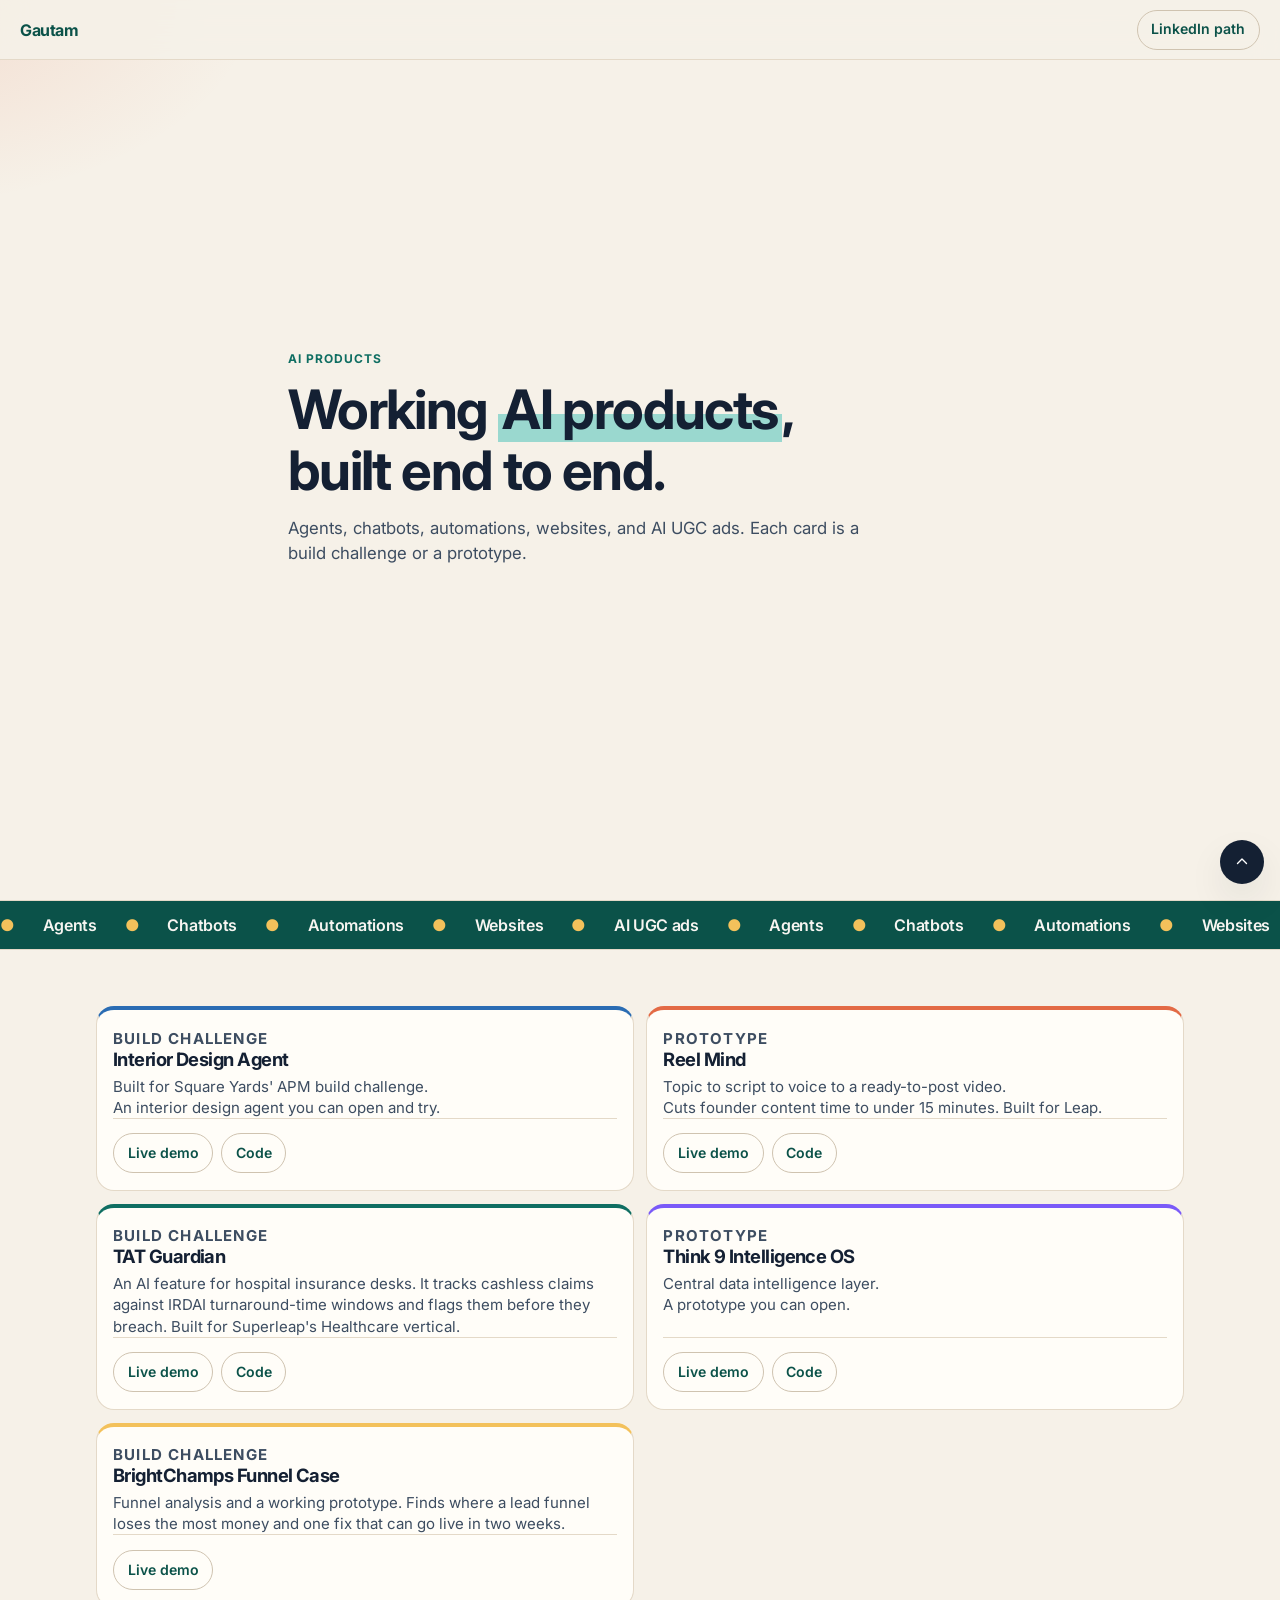
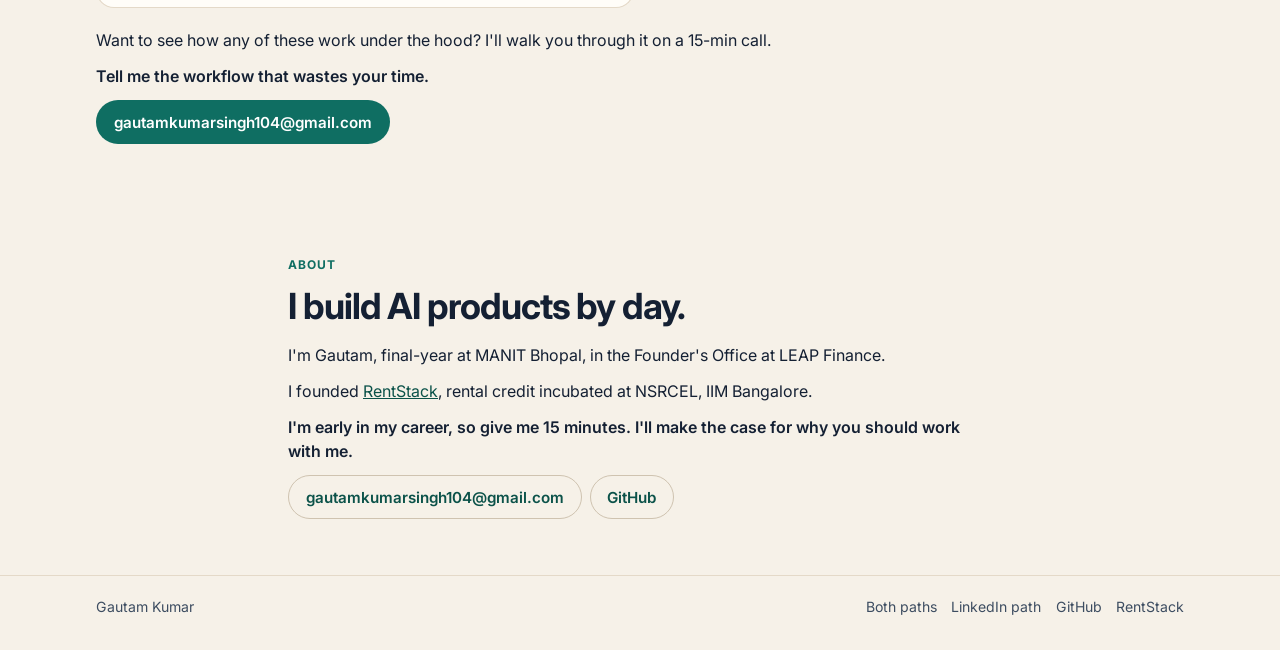
==== build.html @ 7d6a1de4 "Split the site into a LinkedIn path and an AI path, and say the community started two months ago. Co" ====
<!DOCTYPE html>
<html lang="en">
<head>
  <meta charset="UTF-8">
  <meta name="viewport" content="width=device-width, initial-scale=1">
  <title>AI builds — Gautam Kumar</title>
  <meta name="description" content="Working AI agents, chatbots, and automations. Build challenges and prototypes you can open.">
  <meta name="author" content="Gautam Kumar">
  <meta name="theme-color" content="#0f6e62">
  <link rel="canonical" href="https://pmwithgautam.github.io/build.html">
  <meta property="og:title" content="AI builds — Gautam Kumar">
  <meta property="og:description" content="Working AI agents, chatbots, and automations. Build challenges and prototypes you can open.">
  <meta property="og:url" content="https://pmwithgautam.github.io/build.html">
  <meta property="og:image" content="https://pmwithgautam.github.io/og.png">
  <link rel="icon" href="data:image/svg+xml,%3Csvg xmlns='http://www.w3.org/2000/svg' viewBox='0 0 32 32'%3E%3Crect width='32' height='32' rx='6' fill='%230f6e62'/%3E%3Ctext x='16' y='22' text-anchor='middle' font-family='Georgia,serif' font-size='16' fill='%23f6f1e8'%3EG%3C/text%3E%3C/svg%3E">
  <link rel="preconnect" href="https://fonts.googleapis.com">
  <link rel="preconnect" href="https://fonts.gstatic.com" crossorigin>
  <link href="https://fonts.googleapis.com/css2?family=Inter:wght@400;500;600;700&amp;display=swap" rel="stylesheet">
  <link rel="stylesheet" href="style.css">
  <script>document.documentElement.classList.add("js");</script>
</head>
<body class="path-ai">
  <a class="skip" href="#top">Skip to content</a>
  <div class="progress" aria-hidden="true"></div>
  <header class="topbar">
    <a class="brand" href="index.html">Gautam</a>
    <a class="btn btn-sm btn-ghost" href="linkedin.html">LinkedIn path</a>
  </header>

  <main>
    <section class="hero" id="top">
      <div class="wrap narrow">
        <p class="kicker">AI products</p>
        <h1>Working <mark>AI products</mark>, built end to end.</h1>
        <p class="lede">Agents, chatbots, automations, websites, and AI UGC ads. Each card is a build challenge or a prototype.</p>
      </div>
    </section>

    <div class="roll roll-ai" aria-hidden="true">
      <div class="roll-track">
        <span>Agents</span>
        <span>Chatbots</span>
        <span>Automations</span>
        <span>Websites</span>
        <span>AI UGC ads</span>
        <span>Agents</span>
        <span>Chatbots</span>
        <span>Automations</span>
        <span>Websites</span>
        <span>AI UGC ads</span>
      </div>
    </div>

    <section id="work">
      <div class="wrap">
        <div class="cards">
          <article class="card project tone-a">
            <p class="badge">Build challenge</p>
            <h3>Interior Design Agent</h3>
            <p>Built for Square Yards' APM build challenge.</p>
            <p>An interior design agent you can open and try.</p>
            <div class="card-links">
              <a class="btn btn-ghost btn-sm" href="https://ai-interior-design-agent.streamlit.app/" target="_blank" rel="noopener noreferrer">Live demo</a>
              <a class="btn btn-ghost btn-sm" href="https://github.com/gautamkumarsingh104-ui/ai-interior-design-agent" target="_blank" rel="noopener noreferrer">Code</a>
            </div>
          </article>

          <article class="card project tone-b">
            <p class="badge">Prototype</p>
            <h3>Reel Mind</h3>
            <p>Topic to script to voice to a ready-to-post video.</p>
            <p>Cuts founder content time to under 15 minutes. Built for Leap.</p>
            <div class="card-links">
              <a class="btn btn-ghost btn-sm" href="https://reelmind-pdzf.vercel.app/" target="_blank" rel="noopener noreferrer">Live demo</a>
              <a class="btn btn-ghost btn-sm" href="https://github.com/kumargautamsingh104-jpg/Reelmind" target="_blank" rel="noopener noreferrer">Code</a>
            </div>
          </article>

          <article class="card project tone-c">
            <p class="badge">Build challenge</p>
            <h3>TAT Guardian</h3>
            <p>An AI feature for hospital insurance desks. It tracks cashless claims against IRDAI turnaround-time windows and flags them before they breach. Built for Superleap's Healthcare vertical.</p>
            <div class="card-links">
              <a class="btn btn-ghost btn-sm" href="https://tat-guardian.vercel.app/" target="_blank" rel="noopener noreferrer">Live demo</a>
              <a class="btn btn-ghost btn-sm" href="https://github.com/gautamkumarsingh104-ui/superleap-tat-guardian" target="_blank" rel="noopener noreferrer">Code</a>
            </div>
          </article>

          <article class="card project tone-d">
            <p class="badge">Prototype</p>
            <h3>Think 9 Intelligence OS</h3>
            <p>Central data intelligence layer.</p>
            <p>A prototype you can open.</p>
            <div class="card-links">
              <a class="btn btn-ghost btn-sm" href="https://think9-intelligence-os.vercel.app/" target="_blank" rel="noopener noreferrer">Live demo</a>
              <a class="btn btn-ghost btn-sm" href="https://github.com/gautamkumarsingh104-ui/Think9-Intelligence-OS" target="_blank" rel="noopener noreferrer">Code</a>
            </div>
          </article>

          <article class="card project tone-e">
            <p class="badge">Build challenge</p>
            <h3>BrightChamps Funnel Case</h3>
            <p>Funnel analysis and a working prototype. Finds where a lead funnel loses the most money and one fix that can go live in two weeks.</p>
            <div class="card-links">
              <a class="btn btn-ghost btn-sm" href="https://brightchamps-demo-join.streamlit.app/" target="_blank" rel="noopener noreferrer">Live demo</a>
            </div>
          </article>
        </div>

        <div class="cta-block">
          <p>Want to see how any of these work under the hood? I'll walk you through it on a 15-min call.</p>
          <p class="ask">Tell me the workflow that wastes your time.</p>
          <a class="btn btn-primary" href="mailto:gautamkumarsingh104@gmail.com">gautamkumarsingh104@gmail.com</a>
        </div>
      </div>
    </section>

    <section id="about">
      <div class="wrap narrow">
        <p class="kicker">About</p>
        <h2>I build AI products by day.</h2>
        <p>I'm Gautam, final-year at MANIT Bhopal, in the Founder's Office at LEAP Finance.</p>
        <p>I founded <a href="https://rentstack-orcin.vercel.app/" target="_blank" rel="noopener noreferrer">RentStack</a>, rental credit incubated at NSRCEL, IIM Bangalore.</p>
        <p class="ask">I'm early in my career, so give me 15 minutes. I'll make the case for why you should work with me.</p>
        <div class="jumps">
          <a class="btn btn-ghost" href="mailto:gautamkumarsingh104@gmail.com">gautamkumarsingh104@gmail.com</a>
          <a class="btn btn-ghost" href="https://github.com/PMwithgautam" target="_blank" rel="noopener noreferrer">GitHub</a>
        </div>
      </div>
    </section>
  </main>

  <footer class="site-footer">
    <div class="wrap footer-row">
      <p>Gautam Kumar</p>
      <nav aria-label="Footer">
        <a href="index.html">Both paths</a>
        <a href="linkedin.html">LinkedIn path</a>
        <a href="https://github.com/PMwithgautam" target="_blank" rel="noopener noreferrer">GitHub</a>
        <a href="https://rentstack-orcin.vercel.app/" target="_blank" rel="noopener noreferrer">RentStack</a>
      </nav>
    </div>
  </footer>

  <button class="to-top" type="button" aria-label="Back to top" hidden>
    <svg viewBox="0 0 24 24" width="18" height="18" aria-hidden="true" focusable="false">
      <path d="M6 14l6-6 6 6" fill="none" stroke="currentColor" stroke-width="1.8" stroke-linecap="round" stroke-linejoin="round"/>
    </svg>
  </button>
  <script src="script.js" defer></script>
</body>
</html>
---- style.css ----
:root {
  --bg: #f6f1e8;
  --ink: #142033;
  --muted: #3d4d61;
  --card: #fffdf8;
  --line: #e4d9c8;
  --blue: #1d4f86;
  --blue-deep: #14365c;
  --teal: #0f6e62;
  --teal-deep: #0b5249;
  --gold: #f3c15b;
  --coral: #e36a45;
  --shadow: 0 16px 36px rgba(20, 32, 51, 0.08);
  --header: 3.75rem;
  --font: Inter, "Segoe UI", sans-serif;
}

*,
*::before,
*::after {
  box-sizing: border-box;
}

html {
  scroll-behavior: smooth;
}

body {
  margin: 0;
  background:
    radial-gradient(900px 420px at 100% -10%, rgba(243, 193, 91, 0.35), transparent 60%),
    radial-gradient(700px 380px at -10% 0%, rgba(29, 79, 134, 0.14), transparent 55%),
    var(--bg);
  color: var(--ink);
  font-family: var(--font);
  font-size: 1rem;
  line-height: 1.5;
  text-rendering: optimizeLegibility;
  -webkit-font-smoothing: antialiased;
}

.path-ai {
  background:
    radial-gradient(900px 420px at 100% -10%, rgba(15, 110, 98, 0.18), transparent 60%),
    radial-gradient(700px 380px at -10% 0%, rgba(227, 106, 69, 0.16), transparent 55%),
    var(--bg);
}

img {
  max-width: 100%;
  height: auto;
  display: block;
}

h1, h2, h3, p { text-wrap: pretty; }

h1, h2, h3 {
  text-wrap: balance;
  line-height: 1.12;
  letter-spacing: -0.03em;
  font-weight: 700;
}

h1 {
  margin: 0 0 0.9rem;
  font-size: clamp(2rem, 7vw, 3.4rem);
}

h2 {
  margin: 0 0 1.1rem;
  font-size: clamp(1.55rem, 4.5vw, 2.25rem);
  max-width: 18em;
}

h3 {
  margin: 0 0 0.4rem;
  font-size: 1.15rem;
}

p { margin: 0 0 0.75rem; }

a { color: var(--blue); }
.path-ai a { color: var(--teal-deep); }
a:hover { color: var(--ink); }

mark {
  background: linear-gradient(180deg, transparent 58%, var(--gold) 58%);
  color: inherit;
  padding: 0 0.08em;
}

.path-ai mark {
  background: linear-gradient(180deg, transparent 58%, #9ad8cf 58%);
}

:focus-visible {
  outline: 2px solid var(--coral);
  outline-offset: 3px;
}

.skip {
  position: absolute;
  left: 1rem;
  top: -4rem;
  z-index: 50;
  background: white;
  padding: 0.5rem 0.75rem;
  border-radius: 8px;
}

.skip:focus { top: 0.75rem; }

.progress {
  position: fixed;
  inset: 0 auto auto 0;
  z-index: 40;
  height: 3px;
  width: 0;
  background: linear-gradient(90deg, var(--blue), var(--coral));
  pointer-events: none;
}

.path-ai .progress {
  background: linear-gradient(90deg, var(--teal), var(--gold));
}

.topbar {
  position: sticky;
  top: 0;
  z-index: 30;
  display: flex;
  align-items: center;
  justify-content: space-between;
  height: var(--header);
  padding: 0 1.25rem;
  background: rgba(246, 241, 232, 0.9);
  border-bottom: 1px solid var(--line);
  backdrop-filter: blur(12px);
}

.brand {
  color: var(--ink);
  font-weight: 700;
  letter-spacing: -0.03em;
  text-decoration: none;
}

.wrap {
  width: min(100% - 2.5rem, 68rem);
  margin-inline: auto;
}

.narrow { max-width: 44rem; }

section {
  padding: 3.5rem 0;
  scroll-margin-top: calc(var(--header) + 0.5rem);
}

.hero, .gate {
  min-height: calc(100svh - var(--header));
  display: flex;
  align-items: center;
  padding-top: 1.5rem;
}

.kicker, .door-kicker, .badge {
  margin: 0 0 0.7rem;
  font-size: 0.75rem;
  font-weight: 700;
  letter-spacing: 0.08em;
  text-transform: uppercase;
}

.kicker { color: var(--coral); }
.path-in .kicker, .door-in .door-kicker { color: var(--blue); }
.path-ai .kicker, .door-ai .door-kicker { color: var(--teal); }

.lede, .card p, .checklist { color: var(--muted); }
.lede { max-width: 38rem; font-size: 1.05rem; }
.ask { color: var(--ink); font-weight: 600; }

.doors {
  display: grid;
  gap: 0.9rem;
  margin-top: 1.5rem;
}

.door {
  display: flex;
  flex-direction: column;
  gap: 0.45rem;
  min-height: 100%;
  padding: 1.25rem 1.15rem 1.15rem;
  border-radius: 22px;
  color: #f7f5f1;
  text-decoration: none;
  box-shadow: var(--shadow);
}

.door strong {
  font-size: clamp(1.45rem, 4vw, 2rem);
  letter-spacing: -0.03em;
  line-height: 1.15;
}

.door span { color: rgba(247, 245, 241, 0.86); }
.door em { color: #fff; font-style: normal; font-weight: 700; }

.door-in { background: linear-gradient(160deg, #2a6cb3, var(--blue-deep)); }
.door-ai { background: linear-gradient(160deg, #149484, var(--teal-deep)); }

.door-go {
  margin-top: 0.6rem;
  align-self: flex-start;
  padding: 0.45rem 0.8rem;
  border-radius: 999px;
  background: rgba(255, 255, 255, 0.16);
  color: #fff;
  font-weight: 600;
  font-size: 0.88rem;
}

.roll {
  overflow: hidden;
  border-block: 1px solid var(--line);
  background: var(--blue);
  color: #f7f5f1;
}

.roll-ai { background: var(--teal-deep); }

.roll-track {
  display: flex;
  gap: 1.75rem;
  width: max-content;
  padding: 0.75rem 0;
  animation: roll 28s linear infinite;
}

.roll-track span {
  font-weight: 600;
  letter-spacing: -0.02em;
  white-space: nowrap;
}

.roll-track span::before {
  content: "●";
  margin-right: 1.75rem;
  color: var(--gold);
}

@keyframes roll {
  from { transform: translateX(0); }
  to { transform: translateX(-50%); }
}

.metrics, .cards {
  display: grid;
  gap: 0.8rem;
}

.metric, .card {
  background: var(--card);
  border: 1px solid var(--line);
  border-radius: 18px;
}

.metric {
  display: flex;
  align-items: center;
  gap: 0.9rem;
  padding: 1rem;
  color: inherit;
  text-decoration: none;
}

.num {
  flex: 0 0 5.2rem;
  font-size: clamp(1.9rem, 6vw, 2.6rem);
  font-weight: 700;
  letter-spacing: -0.04em;
  line-height: 1;
}

.metric .label, .card p {
  margin: 0;
  color: var(--muted);
  font-size: 0.94rem;
  line-height: 1.4;
}

.metric-lead {
  background: var(--blue);
  border-color: var(--blue);
}

.metric-hot {
  background: #fff6df;
  border-color: #efd391;
}

.metric-lead .num, .metric-lead .label { color: #f7f5f1; }
.metric-hot .num { color: #9a4d12; }

.card { padding: 1.1rem 1rem 1.05rem; }

.card h3 a {
  color: var(--ink);
  text-decoration: none;
}

.checklist {
  margin: 0 0 1.25rem;
  padding: 0;
  list-style: none;
}

.checklist li {
  position: relative;
  padding: 0.6rem 0 0.6rem 1.6rem;
  border-bottom: 1px solid var(--line);
}

.checklist li::before {
  content: "";
  position: absolute;
  left: 0;
  top: 0.9rem;
  width: 0.7rem;
  height: 0.4rem;
  border-left: 2px solid var(--blue);
  border-bottom: 2px solid var(--blue);
  transform: rotate(-45deg);
}

.shot {
  margin: 1rem 0 0;
  padding: 0.45rem 0.45rem 0.2rem;
  background: #fff;
  border-radius: 16px;
  box-shadow: var(--shadow);
}

.shot img {
  width: 100%;
  aspect-ratio: 4 / 3;
  object-fit: cover;
  object-position: center 18%;
  border-radius: 12px;
}

.shot figcaption {
  margin: 0;
  padding: 0.65rem 0.4rem 0.45rem;
  color: var(--muted);
  font-size: 0.82rem;
}

.project {
  display: flex;
  flex-direction: column;
  border-top: 4px solid var(--teal);
}

.tone-a { border-top-color: #2a6cb3; }
.tone-b { border-top-color: var(--coral); }
.tone-c { border-top-color: var(--teal); }
.tone-d { border-top-color: #7a5af8; }
.tone-e { border-top-color: var(--gold); }

.badge { color: var(--teal-deep); }

.card-links, .jumps {
  display: flex;
  flex-direction: column;
  gap: 0.5rem;
}

.card-links {
  margin-top: auto;
  padding-top: 0.9rem;
  border-top: 1px solid var(--line);
}

.btn {
  display: inline-flex;
  align-items: center;
  justify-content: center;
  min-height: 44px;
  padding: 0.7rem 1.05rem;
  border: 1px solid transparent;
  border-radius: 999px;
  font: 600 0.95rem/1 var(--font);
  text-align: center;
  text-decoration: none;
  cursor: pointer;
}

.btn-primary {
  background: var(--coral);
  color: #fff;
}

.path-in .btn-primary { background: var(--blue); color: #fff; }
.path-ai .btn-primary { background: var(--teal); color: #fff; }

.btn-primary:hover { color: #fff; filter: brightness(1.08); }

.btn-ghost, .btn-ink {
  background: transparent;
  color: var(--ink);
  border-color: #cfc3b0;
}

.btn-ink { background: var(--ink); color: #fff; border-color: var(--ink); }
.btn-ink:hover { color: #fff; }

.btn-sm { min-height: 40px; padding: 0.45rem 0.85rem; font-size: 0.88rem; }
.topbar .btn { width: auto; }

.cta-block { margin-top: 1.3rem; }

.site-footer {
  padding: 1.25rem 0 2rem;
  border-top: 1px solid var(--line);
  color: var(--muted);
  font-size: 0.88rem;
}

.footer-row {
  display: flex;
  flex-direction: column;
  gap: 0.7rem;
}

.site-footer p { margin: 0; }

.site-footer nav {
  display: flex;
  flex-wrap: wrap;
  gap: 0.35rem 0.9rem;
}

.site-footer a {
  color: var(--muted);
  text-decoration: none;
}

.to-top {
  position: fixed;
  right: 1rem;
  bottom: 1rem;
  z-index: 30;
  display: grid;
  place-items: center;
  width: 44px;
  height: 44px;
  border: 0;
  border-radius: 50%;
  background: var(--ink);
  color: #fff;
  box-shadow: var(--shadow);
  cursor: pointer;
}

@media (hover: hover) {
  .door, .metric, .card, .btn {
    transition: transform 0.18s ease, box-shadow 0.18s ease;
  }

  .door:hover, .metric:hover, .card:hover {
    transform: translateY(-4px);
    box-shadow: 0 18px 40px rgba(20, 32, 51, 0.12);
  }

  .roll:hover .roll-track { animation-play-state: paused; }
}

@media (min-width: 40rem) {
  .jumps, .card-links {
    flex-direction: row;
    flex-wrap: wrap;
  }
}

@media (min-width: 52rem) {
  .doors, .cards { grid-template-columns: 1fr 1fr; }
  .cards-2 { grid-template-columns: 1fr 1fr; }
  .metrics { grid-template-columns: 1fr 1fr; }
  .footer-row {
    flex-direction: row;
    align-items: center;
    justify-content: space-between;
  }
}

@media (prefers-reduced-motion: reduce) {
  html { scroll-behavior: auto; }
  .roll-track { animation: none; flex-wrap: wrap; width: auto; padding: 0.75rem 1rem; }
  .door, .metric, .card, .btn { transition: none; }
}
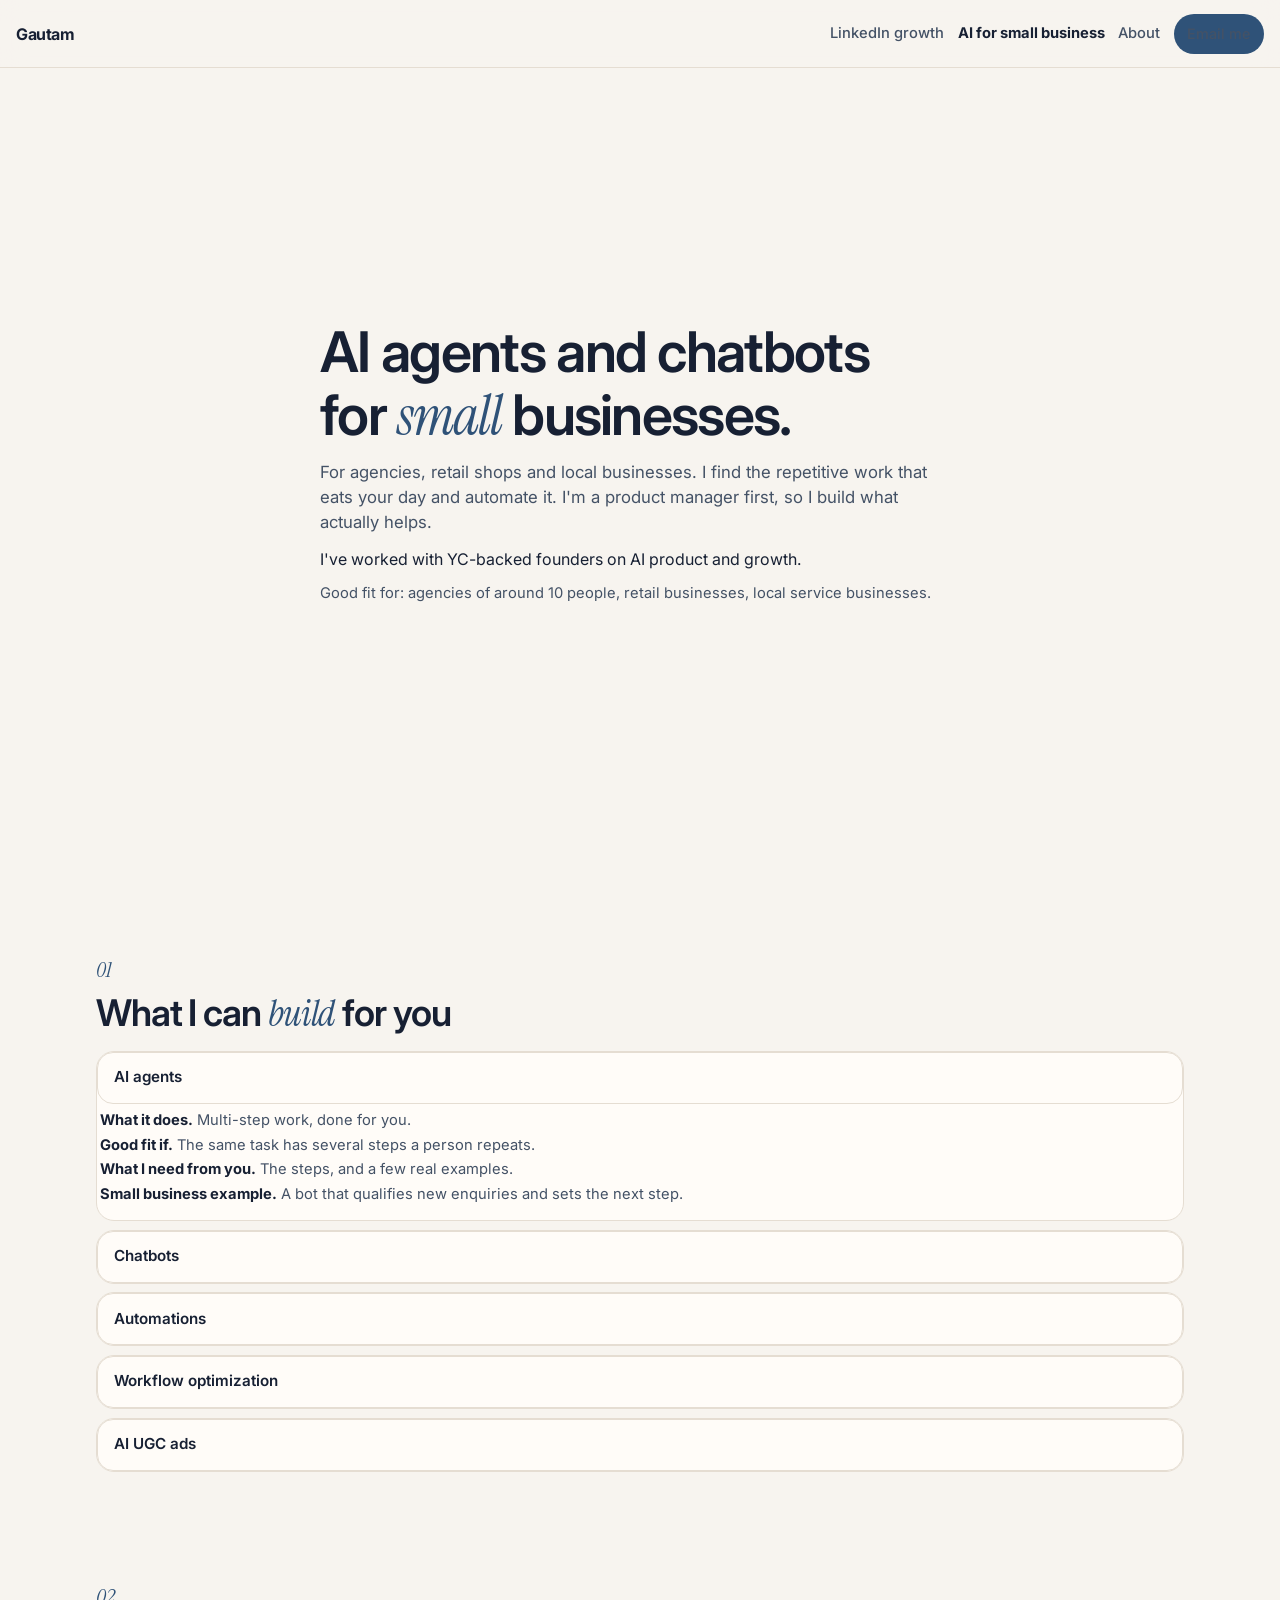
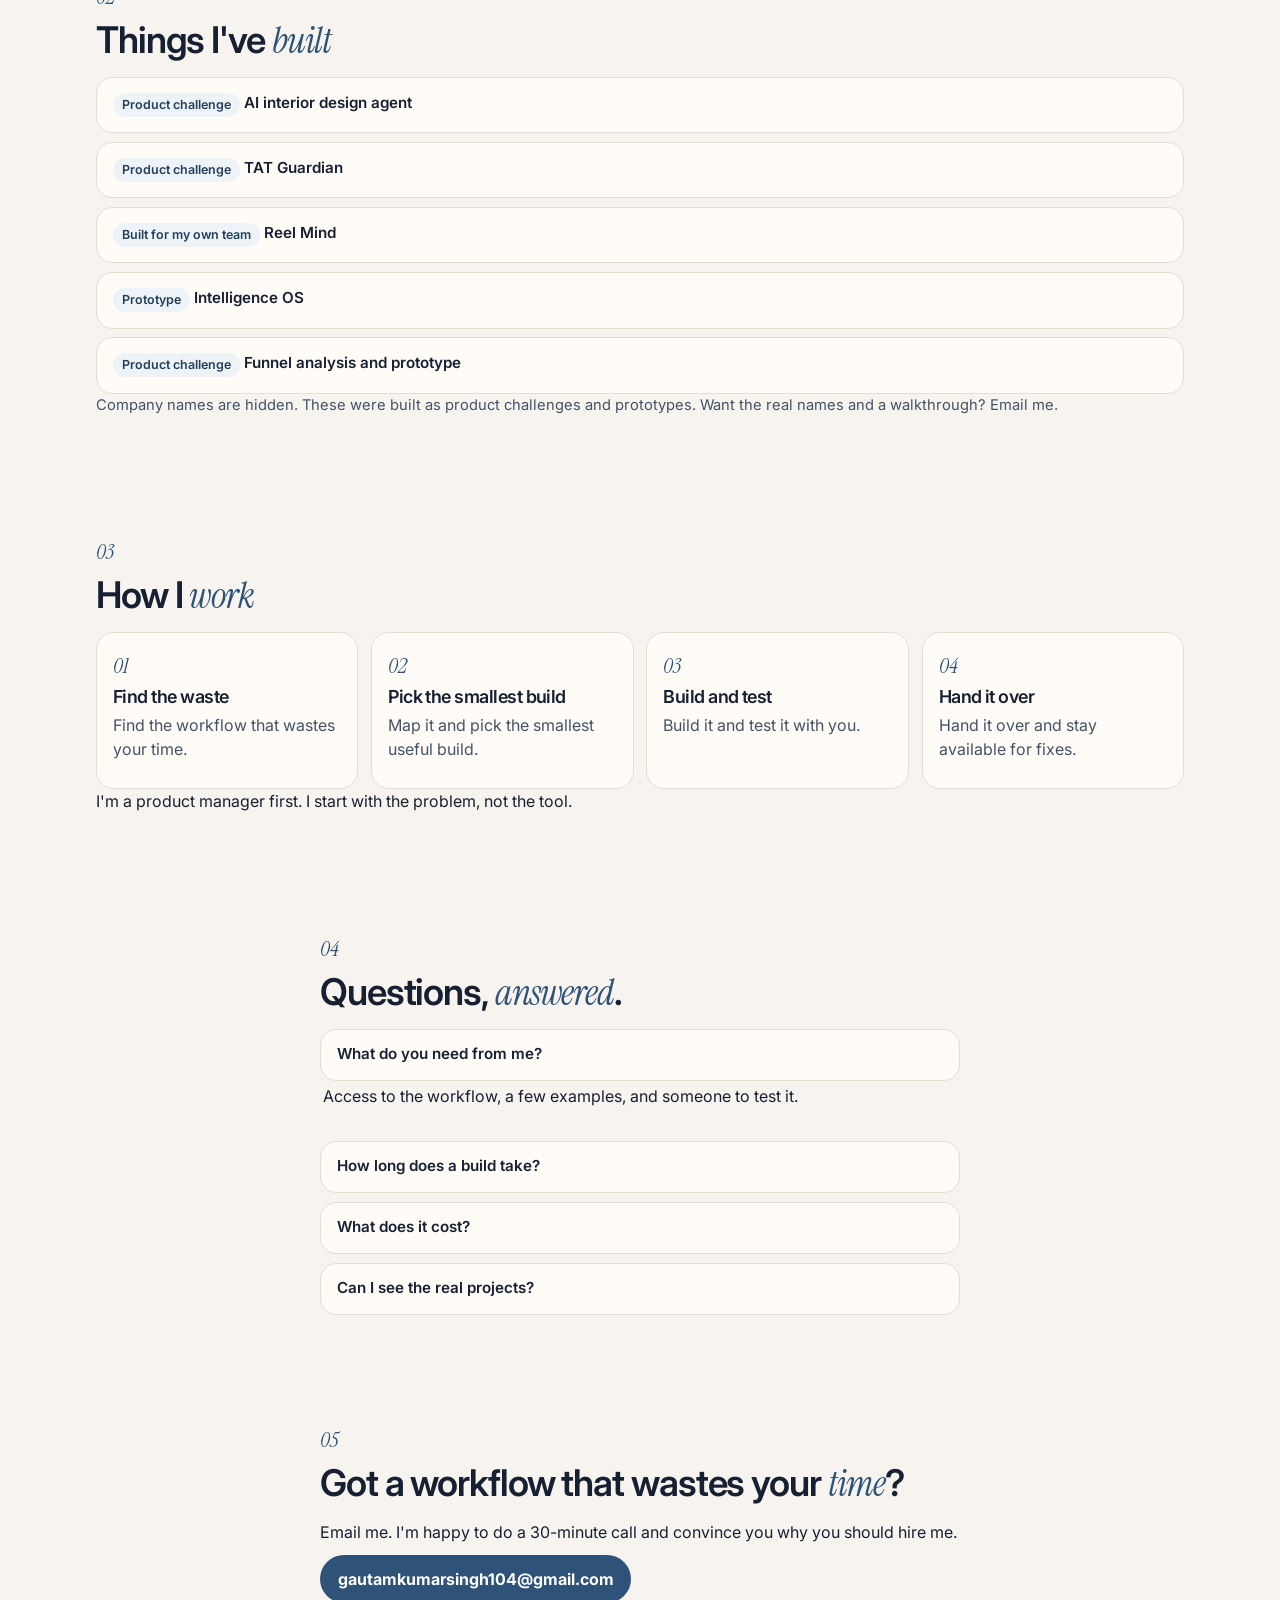
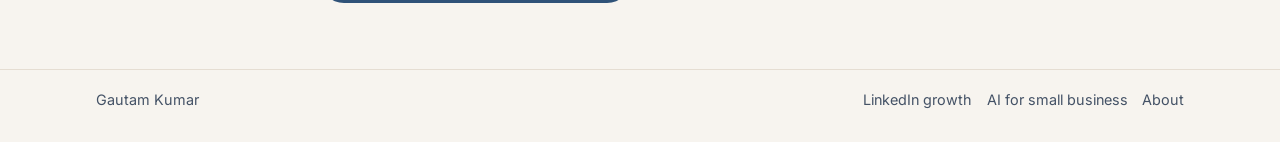
==== commit 72db11e2: "Rebuild the site so the two offers read as separate pages on a first visit. Co-authored-by: Cursor <" ====
--- a/build.html
+++ b/build.html
@@ -1,152 +1,253 @@
 <!DOCTYPE html>
 <html lang="en">
 <head>
-  <meta charset="UTF-8">
+  <meta charset="utf-8">
   <meta name="viewport" content="width=device-width, initial-scale=1">
-  <title>AI builds — Gautam Kumar</title>
-  <meta name="description" content="Working AI agents, chatbots, and automations. Build challenges and prototypes you can open.">
-  <meta name="author" content="Gautam Kumar">
-  <meta name="theme-color" content="#0f6e62">
+  <title>AI agents and chatbots for small businesses | Gautam Kumar</title>
+  <meta name="description" content="AI agents, chatbots and automations for small businesses, agencies and retail. Built by an AI product manager.">
   <link rel="canonical" href="https://pmwithgautam.github.io/build.html">
-  <meta property="og:title" content="AI builds — Gautam Kumar">
-  <meta property="og:description" content="Working AI agents, chatbots, and automations. Build challenges and prototypes you can open.">
+  <meta property="og:type" content="website">
+  <meta property="og:title" content="AI agents and chatbots for small businesses | Gautam Kumar">
+  <meta property="og:description" content="AI agents, chatbots and automations for small businesses, agencies and retail. Built by an AI product manager.">
   <meta property="og:url" content="https://pmwithgautam.github.io/build.html">
   <meta property="og:image" content="https://pmwithgautam.github.io/og.png">
-  <link rel="icon" href="data:image/svg+xml,%3Csvg xmlns='http://www.w3.org/2000/svg' viewBox='0 0 32 32'%3E%3Crect width='32' height='32' rx='6' fill='%230f6e62'/%3E%3Ctext x='16' y='22' text-anchor='middle' font-family='Georgia,serif' font-size='16' fill='%23f6f1e8'%3EG%3C/text%3E%3C/svg%3E">
+  <meta name="twitter:card" content="summary_large_image">
+  <meta name="twitter:title" content="AI agents and chatbots for small businesses | Gautam Kumar">
+  <meta name="twitter:description" content="AI agents, chatbots and automations for small businesses, agencies and retail. Built by an AI product manager.">
+  <meta name="twitter:image" content="https://pmwithgautam.github.io/og.png">
   <link rel="preconnect" href="https://fonts.googleapis.com">
   <link rel="preconnect" href="https://fonts.gstatic.com" crossorigin>
-  <link href="https://fonts.googleapis.com/css2?family=Inter:wght@400;500;600;700&amp;display=swap" rel="stylesheet">
+  <link href="https://fonts.googleapis.com/css2?family=Instrument+Serif:ital@1&family=Inter:wght@400;500;600;700&display=swap" rel="stylesheet">
   <link rel="stylesheet" href="style.css">
   <script>document.documentElement.classList.add("js");</script>
 </head>
-<body class="path-ai">
-  <a class="skip" href="#top">Skip to content</a>
+<body>
+  <a class="skip" href="#main">Skip to content</a>
   <div class="progress" aria-hidden="true"></div>
   <header class="topbar">
     <a class="brand" href="index.html">Gautam</a>
-    <a class="btn btn-sm btn-ghost" href="linkedin.html">LinkedIn path</a>
+    <nav class="nav" aria-label="Primary">
+      <a href="linkedin.html">LinkedIn growth</a>
+      <a class="is-current" href="build.html" aria-current="page">AI for small business</a>
+      <a href="index.html#about">About</a>
+      <a class="btn" href="mailto:gautamkumarsingh104@gmail.com">Email me</a>
+    </nav>
   </header>
-
-  <main>
-    <section class="hero" id="top">
+  <main id="main">
+    <section class="hero">
       <div class="wrap narrow">
-        <p class="kicker">AI products</p>
-        <h1>Working <mark>AI products</mark>, built end to end.</h1>
-        <p class="lede">Agents, chatbots, automations, websites, and AI UGC ads. Each card is a build challenge or a prototype.</p>
-      </div>
-    </section>
-
-    <div class="roll roll-ai" aria-hidden="true">
-      <div class="roll-track">
-        <span>Agents</span>
-        <span>Chatbots</span>
-        <span>Automations</span>
-        <span>Websites</span>
-        <span>AI UGC ads</span>
-        <span>Agents</span>
-        <span>Chatbots</span>
-        <span>Automations</span>
-        <span>Websites</span>
-        <span>AI UGC ads</span>
-      </div>
-    </div>
-
-    <section id="work">
+        <h1>AI agents and chatbots for <em>small</em> businesses.</h1>
+        <p class="lede">For agencies, retail shops and local businesses. I find the repetitive work that eats your day and automate it. I'm a product manager first, so I build what actually helps.</p>
+        <p>I've worked with YC-backed founders on AI product and growth.</p>
+        <p class="note">Good fit for: agencies of around 10 people, retail businesses, local service businesses.</p>
+      </div>
+    </section>
+
+    <section>
       <div class="wrap">
-        <div class="cards">
-          <article class="card project tone-a">
-            <p class="badge">Build challenge</p>
-            <h3>Interior Design Agent</h3>
-            <p>Built for Square Yards' APM build challenge.</p>
-            <p>An interior design agent you can open and try.</p>
-            <div class="card-links">
-              <a class="btn btn-ghost btn-sm" href="https://ai-interior-design-agent.streamlit.app/" target="_blank" rel="noopener noreferrer">Live demo</a>
-              <a class="btn btn-ghost btn-sm" href="https://github.com/gautamkumarsingh104-ui/ai-interior-design-agent" target="_blank" rel="noopener noreferrer">Code</a>
-            </div>
-          </article>
-
-          <article class="card project tone-b">
-            <p class="badge">Prototype</p>
-            <h3>Reel Mind</h3>
-            <p>Topic to script to voice to a ready-to-post video.</p>
-            <p>Cuts founder content time to under 15 minutes. Built for Leap.</p>
-            <div class="card-links">
-              <a class="btn btn-ghost btn-sm" href="https://reelmind-pdzf.vercel.app/" target="_blank" rel="noopener noreferrer">Live demo</a>
-              <a class="btn btn-ghost btn-sm" href="https://github.com/kumargautamsingh104-jpg/Reelmind" target="_blank" rel="noopener noreferrer">Code</a>
-            </div>
-          </article>
-
-          <article class="card project tone-c">
-            <p class="badge">Build challenge</p>
-            <h3>TAT Guardian</h3>
-            <p>An AI feature for hospital insurance desks. It tracks cashless claims against IRDAI turnaround-time windows and flags them before they breach. Built for Superleap's Healthcare vertical.</p>
-            <div class="card-links">
-              <a class="btn btn-ghost btn-sm" href="https://tat-guardian.vercel.app/" target="_blank" rel="noopener noreferrer">Live demo</a>
-              <a class="btn btn-ghost btn-sm" href="https://github.com/gautamkumarsingh104-ui/superleap-tat-guardian" target="_blank" rel="noopener noreferrer">Code</a>
-            </div>
-          </article>
-
-          <article class="card project tone-d">
-            <p class="badge">Prototype</p>
-            <h3>Think 9 Intelligence OS</h3>
-            <p>Central data intelligence layer.</p>
-            <p>A prototype you can open.</p>
-            <div class="card-links">
-              <a class="btn btn-ghost btn-sm" href="https://think9-intelligence-os.vercel.app/" target="_blank" rel="noopener noreferrer">Live demo</a>
-              <a class="btn btn-ghost btn-sm" href="https://github.com/gautamkumarsingh104-ui/Think9-Intelligence-OS" target="_blank" rel="noopener noreferrer">Code</a>
-            </div>
-          </article>
-
-          <article class="card project tone-e">
-            <p class="badge">Build challenge</p>
-            <h3>BrightChamps Funnel Case</h3>
-            <p>Funnel analysis and a working prototype. Finds where a lead funnel loses the most money and one fix that can go live in two weeks.</p>
-            <div class="card-links">
-              <a class="btn btn-ghost btn-sm" href="https://brightchamps-demo-join.streamlit.app/" target="_blank" rel="noopener noreferrer">Live demo</a>
-            </div>
-          </article>
+        <p class="idx">01</p>
+        <h2>What I can <em>build</em> for you</h2>
+        <div class="exclusive">
+          <div class="tile">
+            <button class="acc-btn is-open" type="button" aria-expanded="true">AI agents</button>
+            <div class="acc-body">
+              <p class="role"><strong>What it does.</strong> Multi-step work, done for you.</p>
+              <p class="role"><strong>Good fit if.</strong> The same task has several steps a person repeats.</p>
+              <p class="role"><strong>What I need from you.</strong> The steps, and a few real examples.</p>
+              <p class="role"><strong>Small business example.</strong> A bot that qualifies new enquiries and sets the next step.</p>
+            </div>
+          </div>
+          <div class="tile">
+            <button class="acc-btn" type="button" aria-expanded="false">Chatbots</button>
+            <div class="acc-body">
+              <p class="role"><strong>What it does.</strong> Answers customers and captures leads.</p>
+              <p class="role"><strong>Good fit if.</strong> People ask the same questions all day.</p>
+              <p class="role"><strong>What I need from you.</strong> Your common questions, and the answers you want.</p>
+              <p class="role"><strong>Small business example.</strong> A WhatsApp or website chatbot that answers common questions 24/7.</p>
+            </div>
+          </div>
+          <div class="tile">
+            <button class="acc-btn" type="button" aria-expanded="false">Automations</button>
+            <div class="acc-body">
+              <p class="role"><strong>What it does.</strong> Connects your tools so work moves without you.</p>
+              <p class="role"><strong>Good fit if.</strong> Leads, orders or appointments slip through.</p>
+              <p class="role"><strong>What I need from you.</strong> The tools you use, and the handoff you want.</p>
+              <p class="role"><strong>Small business example.</strong> Auto follow-up on every lead, appointment reminders, order updates.</p>
+            </div>
+          </div>
+          <div class="tile">
+            <button class="acc-btn" type="button" aria-expanded="false">Workflow optimization</button>
+            <div class="acc-body">
+              <p class="role"><strong>What it does.</strong> Finds where time leaks and fixes it with the smallest build.</p>
+              <p class="role"><strong>Good fit if.</strong> Your team repeats the same task.</p>
+              <p class="role"><strong>What I need from you.</strong> A walk through one real day of the work.</p>
+              <p class="role"><strong>Small business example.</strong> Find where your team repeats the same task, and remove it.</p>
+            </div>
+          </div>
+          <div class="tile">
+            <button class="acc-btn" type="button" aria-expanded="false">AI UGC ads</button>
+            <div class="acc-body">
+              <p class="role"><strong>What it does.</strong> Ad videos for brands, made in batches.</p>
+              <p class="role"><strong>Good fit if.</strong> You need many ad videos and don't want a shoot each time.</p>
+              <p class="role"><strong>What I need from you.</strong> The offer, the audience, and examples you like.</p>
+              <p class="role"><strong>Small business example.</strong> A batch of short ads from one offer, ready to test.</p>
+            </div>
+          </div>
         </div>
-
-        <div class="cta-block">
-          <p>Want to see how any of these work under the hood? I'll walk you through it on a 15-min call.</p>
-          <p class="ask">Tell me the workflow that wastes your time.</p>
-          <a class="btn btn-primary" href="mailto:gautamkumarsingh104@gmail.com">gautamkumarsingh104@gmail.com</a>
+      </div>
+    </section>
+
+    <section>
+      <div class="wrap">
+        <p class="idx">02</p>
+        <h2>Things I've <em>built</em></h2>
+        <article class="case">
+          <button class="case-btn" type="button" aria-expanded="false">
+            <span><span class="mini">Product challenge</span> AI interior design agent</span>
+          </button>
+          <div class="case-body">
+            <p class="note">For a proptech company.</p>
+            <p class="role"><strong>Problem.</strong> Planning an interior takes back-and-forth with a designer.</p>
+            <p class="role"><strong>What I built.</strong> An agent you can try and ask for design ideas.</p>
+            <p>
+              <a class="linkish" href="https://ai-interior-design-agent.streamlit.app/">Live demo</a>
+              <a class="linkish" href="https://github.com/gautamkumarsingh104-ui/ai-interior-design-agent">Code</a>
+            </p>
+          </div>
+        </article>
+        <article class="case">
+          <button class="case-btn" type="button" aria-expanded="false">
+            <span><span class="mini">Product challenge</span> TAT Guardian</span>
+          </button>
+          <div class="case-body">
+            <p class="note">For an AI-native SaaS company's healthcare vertical.</p>
+            <p class="role"><strong>Problem.</strong> Hospital insurance desks can miss the turnaround-time windows for cashless claims.</p>
+            <p class="role"><strong>What I built.</strong> An AI feature that tracks claims against those windows and flags them before they breach.</p>
+            <p><a class="linkish" href="https://tat-guardian.vercel.app/">Live demo</a></p>
+          </div>
+        </article>
+        <article class="case">
+          <button class="case-btn" type="button" aria-expanded="false">
+            <span><span class="mini">Built for my own team</span> Reel Mind</span>
+          </button>
+          <div class="case-body">
+            <p class="note">For my own team at LEAP Finance.</p>
+            <p class="role"><strong>Problem.</strong> The growth team had to research, script and shoot every video.</p>
+            <p class="role"><strong>What I built.</strong> An in-house content pipeline built on a year of what worked on the company's Instagram. The team types 3 or 4 keywords and gets a video in about 20 seconds.</p>
+            <p>
+              <a class="linkish" href="https://reelmind-pdzf.vercel.app/">Live demo</a>
+              <a class="linkish" href="https://github.com/kumargautamsingh104-jpg/Reelmind">Code</a>
+            </p>
+          </div>
+        </article>
+        <article class="case">
+          <button class="case-btn" type="button" aria-expanded="false">
+            <span><span class="mini">Prototype</span> Intelligence OS</span>
+          </button>
+          <div class="case-body">
+            <p class="role"><strong>Problem.</strong> Company data sits in many tools.</p>
+            <p class="role"><strong>What I built.</strong> A central data intelligence layer.</p>
+            <p><a class="linkish" href="mailto:gautamkumarsingh104@gmail.com">Demo on request. Email me.</a></p>
+          </div>
+        </article>
+        <article class="case">
+          <button class="case-btn" type="button" aria-expanded="false">
+            <span><span class="mini">Product challenge</span> Funnel analysis and prototype</span>
+          </button>
+          <div class="case-body">
+            <p class="note">For an edtech company.</p>
+            <p class="role"><strong>Problem.</strong> Where a lead funnel loses the most money.</p>
+            <p class="role"><strong>What I built.</strong> The analysis, plus a working prototype for one fix.</p>
+            <p><a class="linkish" href="mailto:gautamkumarsingh104@gmail.com">Demo on request. Email me.</a></p>
+          </div>
+        </article>
+        <p class="note">Company names are hidden. These were built as product challenges and prototypes. Want the real names and a walkthrough? Email me.</p>
+      </div>
+    </section>
+
+    <section>
+      <div class="wrap">
+        <p class="idx">03</p>
+        <h2>How I <em>work</em></h2>
+        <div class="steps">
+          <article class="step">
+            <b>01</b>
+            <h3>Find the waste</h3>
+            <p>Find the workflow that wastes your time.</p>
+          </article>
+          <article class="step">
+            <b>02</b>
+            <h3>Pick the smallest build</h3>
+            <p>Map it and pick the smallest useful build.</p>
+          </article>
+          <article class="step">
+            <b>03</b>
+            <h3>Build and test</h3>
+            <p>Build it and test it with you.</p>
+          </article>
+          <article class="step">
+            <b>04</b>
+            <h3>Hand it over</h3>
+            <p>Hand it over and stay available for fixes.</p>
+          </article>
         </div>
-      </div>
-    </section>
-
-    <section id="about">
+        <p>I'm a product manager first. I start with the problem, not the tool.</p>
+      </div>
+    </section>
+
+    <section>
       <div class="wrap narrow">
-        <p class="kicker">About</p>
-        <h2>I build AI products by day.</h2>
-        <p>I'm Gautam, final-year at MANIT Bhopal, in the Founder's Office at LEAP Finance.</p>
-        <p>I founded <a href="https://rentstack-orcin.vercel.app/" target="_blank" rel="noopener noreferrer">RentStack</a>, rental credit incubated at NSRCEL, IIM Bangalore.</p>
-        <p class="ask">I'm early in my career, so give me 15 minutes. I'll make the case for why you should work with me.</p>
-        <div class="jumps">
-          <a class="btn btn-ghost" href="mailto:gautamkumarsingh104@gmail.com">gautamkumarsingh104@gmail.com</a>
-          <a class="btn btn-ghost" href="https://github.com/PMwithgautam" target="_blank" rel="noopener noreferrer">GitHub</a>
+        <p class="idx">04</p>
+        <h2>Questions, <em>answered</em>.</h2>
+        <div>
+          <div class="acc">
+            <button class="acc-btn is-open" type="button" aria-expanded="true">What do you need from me?</button>
+            <div class="acc-body">
+              <p>Access to the workflow, a few examples, and someone to test it.</p>
+            </div>
+          </div>
+          <div class="acc">
+            <button class="acc-btn" type="button" aria-expanded="false">How long does a build take?</button>
+            <div class="acc-body">
+              <p>It depends on scope. Small automations are quick. Email me what you have in mind.</p>
+            </div>
+          </div>
+          <div class="acc">
+            <button class="acc-btn" type="button" aria-expanded="false">What does it cost?</button>
+            <div class="acc-body">
+              <p>It depends on scope. Email me.</p>
+            </div>
+          </div>
+          <div class="acc">
+            <button class="acc-btn" type="button" aria-expanded="false">Can I see the real projects?</button>
+            <div class="acc-body">
+              <p>Yes, on a call.</p>
+            </div>
+          </div>
         </div>
       </div>
     </section>
+
+    <section id="contact">
+      <div class="wrap narrow">
+        <p class="idx">05</p>
+        <h2>Got a workflow that wastes your <em>time</em>?</h2>
+        <p>Email me. I'm happy to do a 30-minute call and convince you why you should hire me.</p>
+        <p><a class="btn" href="mailto:gautamkumarsingh104@gmail.com">gautamkumarsingh104@gmail.com</a></p>
+      </div>
+    </section>
   </main>
-
   <footer class="site-footer">
     <div class="wrap footer-row">
       <p>Gautam Kumar</p>
       <nav aria-label="Footer">
-        <a href="index.html">Both paths</a>
-        <a href="linkedin.html">LinkedIn path</a>
-        <a href="https://github.com/PMwithgautam" target="_blank" rel="noopener noreferrer">GitHub</a>
-        <a href="https://rentstack-orcin.vercel.app/" target="_blank" rel="noopener noreferrer">RentStack</a>
+        <a href="linkedin.html">LinkedIn growth</a>
+        <a href="build.html">AI for small business</a>
+        <a href="index.html#about">About</a>
       </nav>
     </div>
   </footer>
-
-  <button class="to-top" type="button" aria-label="Back to top" hidden>
-    <svg viewBox="0 0 24 24" width="18" height="18" aria-hidden="true" focusable="false">
-      <path d="M6 14l6-6 6 6" fill="none" stroke="currentColor" stroke-width="1.8" stroke-linecap="round" stroke-linejoin="round"/>
-    </svg>
-  </button>
-  <script src="script.js" defer></script>
+  <button class="to-top" type="button" hidden aria-label="Back to top">↑</button>
+  <script src="script.js"></script>
 </body>
 </html>
--- a/style.css
+++ b/style.css
@@ -1,127 +1,72 @@
 :root {
-  --bg: #f6f1e8;
-  --ink: #142033;
-  --muted: #3d4d61;
-  --card: #fffdf8;
-  --line: #e4d9c8;
-  --blue: #1d4f86;
-  --blue-deep: #14365c;
-  --teal: #0f6e62;
-  --teal-deep: #0b5249;
-  --gold: #f3c15b;
-  --coral: #e36a45;
-  --shadow: 0 16px 36px rgba(20, 32, 51, 0.08);
-  --header: 3.75rem;
-  --font: Inter, "Segoe UI", sans-serif;
+  --bg: #f7f4ef;
+  --ink: #172033;
+  --muted: #445266;
+  --card: #fffcf8;
+  --line: #e5ddd2;
+  --accent: #2f5278;
+  --accent-dark: #243f5c;
+  --gold: #f3d48a;
+  --header: 4.25rem;
+  --serif: "Instrument Serif", Georgia, serif;
+  --sans: Inter, "Segoe UI", sans-serif;
 }
 
 *,
 *::before,
-*::after {
-  box-sizing: border-box;
-}
-
-html {
-  scroll-behavior: smooth;
-}
+*::after { box-sizing: border-box; }
+
+html { scroll-behavior: smooth; }
 
 body {
   margin: 0;
-  background:
-    radial-gradient(900px 420px at 100% -10%, rgba(243, 193, 91, 0.35), transparent 60%),
-    radial-gradient(700px 380px at -10% 0%, rgba(29, 79, 134, 0.14), transparent 55%),
-    var(--bg);
+  background: var(--bg);
   color: var(--ink);
-  font-family: var(--font);
+  font-family: var(--sans);
   font-size: 1rem;
   line-height: 1.5;
   text-rendering: optimizeLegibility;
-  -webkit-font-smoothing: antialiased;
-}
-
-.path-ai {
-  background:
-    radial-gradient(900px 420px at 100% -10%, rgba(15, 110, 98, 0.18), transparent 60%),
-    radial-gradient(700px 380px at -10% 0%, rgba(227, 106, 69, 0.16), transparent 55%),
-    var(--bg);
-}
-
-img {
-  max-width: 100%;
-  height: auto;
-  display: block;
-}
-
-h1, h2, h3, p { text-wrap: pretty; }
-
-h1, h2, h3 {
-  text-wrap: balance;
-  line-height: 1.12;
-  letter-spacing: -0.03em;
-  font-weight: 700;
-}
-
-h1 {
-  margin: 0 0 0.9rem;
-  font-size: clamp(2rem, 7vw, 3.4rem);
-}
-
-h2 {
-  margin: 0 0 1.1rem;
-  font-size: clamp(1.55rem, 4.5vw, 2.25rem);
-  max-width: 18em;
-}
-
-h3 {
-  margin: 0 0 0.4rem;
-  font-size: 1.15rem;
-}
-
-p { margin: 0 0 0.75rem; }
-
-a { color: var(--blue); }
-.path-ai a { color: var(--teal-deep); }
-a:hover { color: var(--ink); }
-
-mark {
-  background: linear-gradient(180deg, transparent 58%, var(--gold) 58%);
-  color: inherit;
-  padding: 0 0.08em;
-}
-
-.path-ai mark {
-  background: linear-gradient(180deg, transparent 58%, #9ad8cf 58%);
-}
-
-:focus-visible {
-  outline: 2px solid var(--coral);
-  outline-offset: 3px;
-}
+}
+
+img { max-width: 100%; display: block; }
+
+h1, h2, h3 { text-wrap: balance; letter-spacing: -0.03em; line-height: 1.12; font-weight: 600; }
+h1 { margin: 0 0 0.8rem; font-size: clamp(2rem, 8vw, 3.5rem); }
+h2 { margin: 0.2rem 0 1rem; font-size: clamp(1.55rem, 4.5vw, 2.3rem); }
+h3 { margin: 0 0 0.35rem; font-size: 1.12rem; }
+p { margin: 0 0 0.7rem; text-wrap: pretty; }
+
+a { color: var(--accent); }
+a:hover { color: var(--accent-dark); }
+
+em {
+  font-family: var(--serif);
+  font-style: italic;
+  font-weight: 400;
+  color: var(--accent);
+}
+
+:focus-visible { outline: 2px solid var(--accent); outline-offset: 3px; }
 
 .skip {
   position: absolute;
   left: 1rem;
   top: -4rem;
+  background: white;
+  padding: 0.45rem 0.7rem;
+  border-radius: 8px;
   z-index: 50;
-  background: white;
-  padding: 0.5rem 0.75rem;
-  border-radius: 8px;
-}
-
-.skip:focus { top: 0.75rem; }
+}
+.skip:focus { top: 0.7rem; }
 
 .progress {
   position: fixed;
-  inset: 0 auto auto 0;
+  top: 0;
+  left: 0;
   z-index: 40;
   height: 3px;
   width: 0;
-  background: linear-gradient(90deg, var(--blue), var(--coral));
-  pointer-events: none;
-}
-
-.path-ai .progress {
-  background: linear-gradient(90deg, var(--teal), var(--gold));
+  background: var(--accent);
 }
 
 .topbar {
@@ -129,374 +74,357 @@
   top: 0;
   z-index: 30;
   display: flex;
+  flex-wrap: wrap;
   align-items: center;
   justify-content: space-between;
-  height: var(--header);
-  padding: 0 1.25rem;
-  background: rgba(246, 241, 232, 0.9);
+  gap: 0.55rem 1rem;
+  min-height: var(--header);
+  padding: 0.65rem 1rem;
+  background: rgba(247, 244, 239, 0.92);
   border-bottom: 1px solid var(--line);
   backdrop-filter: blur(12px);
 }
 
 .brand {
   color: var(--ink);
+  font-weight: 650;
   font-weight: 700;
+  text-decoration: none;
   letter-spacing: -0.03em;
+}
+
+.nav {
+  display: flex;
+  flex-wrap: wrap;
+  align-items: center;
+  gap: 0.35rem 0.85rem;
+}
+
+.nav a {
+  color: var(--muted);
   text-decoration: none;
-}
-
-.wrap {
-  width: min(100% - 2.5rem, 68rem);
-  margin-inline: auto;
-}
-
-.narrow { max-width: 44rem; }
-
-section {
-  padding: 3.5rem 0;
-  scroll-margin-top: calc(var(--header) + 0.5rem);
-}
+  font-size: 0.92rem;
+  font-weight: 500;
+}
+
+.nav a.is-current { color: var(--ink); font-weight: 700; }
+.nav a:hover { color: var(--ink); }
+
+.wrap { width: min(100% - 2.4rem, 68rem); margin-inline: auto; }
+.narrow { max-width: 40rem; }
+
+section { padding: 3.4rem 0; scroll-margin-top: 5rem; }
 
 .hero, .gate {
   min-height: calc(100svh - var(--header));
   display: flex;
   align-items: center;
-  padding-top: 1.5rem;
-}
-
-.kicker, .door-kicker, .badge {
-  margin: 0 0 0.7rem;
-  font-size: 0.75rem;
-  font-weight: 700;
-  letter-spacing: 0.08em;
-  text-transform: uppercase;
-}
-
-.kicker { color: var(--coral); }
-.path-in .kicker, .door-in .door-kicker { color: var(--blue); }
-.path-ai .kicker, .door-ai .door-kicker { color: var(--teal); }
-
-.lede, .card p, .checklist { color: var(--muted); }
-.lede { max-width: 38rem; font-size: 1.05rem; }
+  padding-top: 1.4rem;
+}
+
+.eyebrow {
+  margin: 0 0 0.75rem;
+  color: var(--muted);
+  font-size: 1rem;
+}
+
+.lede { max-width: 38rem; color: var(--muted); font-size: 1.05rem; }
 .ask { color: var(--ink); font-weight: 600; }
 
-.doors {
-  display: grid;
-  gap: 0.9rem;
-  margin-top: 1.5rem;
-}
-
-.door {
-  display: flex;
-  flex-direction: column;
-  gap: 0.45rem;
-  min-height: 100%;
-  padding: 1.25rem 1.15rem 1.15rem;
-  border-radius: 22px;
-  color: #f7f5f1;
-  text-decoration: none;
-  box-shadow: var(--shadow);
-}
-
-.door strong {
-  font-size: clamp(1.45rem, 4vw, 2rem);
-  letter-spacing: -0.03em;
-  line-height: 1.15;
-}
-
-.door span { color: rgba(247, 245, 241, 0.86); }
-.door em { color: #fff; font-style: normal; font-weight: 700; }
-
-.door-in { background: linear-gradient(160deg, #2a6cb3, var(--blue-deep)); }
-.door-ai { background: linear-gradient(160deg, #149484, var(--teal-deep)); }
-
-.door-go {
-  margin-top: 0.6rem;
-  align-self: flex-start;
-  padding: 0.45rem 0.8rem;
-  border-radius: 999px;
-  background: rgba(255, 255, 255, 0.16);
-  color: #fff;
-  font-weight: 600;
-  font-size: 0.88rem;
-}
-
-.roll {
-  overflow: hidden;
-  border-block: 1px solid var(--line);
-  background: var(--blue);
-  color: #f7f5f1;
-}
-
-.roll-ai { background: var(--teal-deep); }
-
-.roll-track {
-  display: flex;
-  gap: 1.75rem;
-  width: max-content;
-  padding: 0.75rem 0;
-  animation: roll 28s linear infinite;
-}
-
-.roll-track span {
-  font-weight: 600;
-  letter-spacing: -0.02em;
-  white-space: nowrap;
-}
-
-.roll-track span::before {
-  content: "●";
-  margin-right: 1.75rem;
-  color: var(--gold);
-}
-
-@keyframes roll {
-  from { transform: translateX(0); }
-  to { transform: translateX(-50%); }
-}
-
-.metrics, .cards {
+.idx {
+  display: block;
+  margin-bottom: 0.35rem;
+  color: var(--accent);
+  font-family: var(--serif);
+  font-style: italic;
+  font-size: 1.35rem;
+}
+
+.doors, .cards, .metrics, .tiles, .steps {
   display: grid;
   gap: 0.8rem;
 }
 
-.metric, .card {
+.proofbar {
+  display: grid;
+  grid-template-columns: 1fr 1fr;
+  gap: 0.6rem;
+  margin-top: 1rem;
+}
+
+.door, .card, .metric, .tile, .step {
   background: var(--card);
   border: 1px solid var(--line);
   border-radius: 18px;
 }
 
-.metric {
-  display: flex;
-  align-items: center;
-  gap: 0.9rem;
-  padding: 1rem;
+.door {
+  display: flex;
+  flex-direction: column;
+  gap: 0.45rem;
+  padding: 1.2rem 1.1rem 1.05rem;
   color: inherit;
   text-decoration: none;
-}
-
+  min-height: 100%;
+}
+
+.door strong {
+  font-size: clamp(1.45rem, 4vw, 1.9rem);
+  letter-spacing: -0.03em;
+  line-height: 1.15;
+}
+
+.chip-row, .tags { display: flex; flex-wrap: wrap; gap: 0.4rem; }
+
+.tag, .mini {
+  display: inline-flex;
+  align-items: center;
+  padding: 0.28rem 0.55rem;
+  border-radius: 999px;
+  background: #eef3f8;
+  color: var(--accent-dark);
+  font-size: 0.78rem;
+  font-weight: 600;
+}
+
+.arrow {
+  display: inline-block;
+  margin-left: 0.35rem;
+  animation: nudge 1.6s ease-in-out infinite;
+}
+
+@keyframes nudge {
+  0%, 100% { transform: translateX(0); }
+  50% { transform: translateX(6px); }
+}
+
+.metric {
+  display: block;
+  padding: 0.9rem 0.95rem;
+  color: inherit;
+  text-decoration: none;
+}
 .num {
-  flex: 0 0 5.2rem;
-  font-size: clamp(1.9rem, 6vw, 2.6rem);
+  display: block;
+  font-size: clamp(1.8rem, 6vw, 2.5rem);
   font-weight: 700;
   letter-spacing: -0.04em;
   line-height: 1;
 }
-
-.metric .label, .card p {
+.metric span, .card p, .step p, .tile p { color: var(--muted); }
+.metric span { display: block; margin-top: 0.35rem; font-size: 0.9rem; line-height: 1.35; }
+
+.about-grid {
+  display: grid;
+  gap: 1rem;
+  align-items: start;
+}
+
+.monogram {
+  width: 7.5rem;
+  height: 7.5rem;
+  display: grid;
+  place-items: center;
+  border-radius: 50%;
+  background: var(--accent);
+  color: #f7f4ef;
+  font-family: var(--serif);
+  font-style: italic;
+  font-size: 3rem;
+}
+
+.portrait {
+  width: 8.5rem;
+  height: 10.5rem;
+  object-fit: cover;
+  border-radius: 16px;
+}
+
+.card { padding: 1rem; }
+.card h3 a { color: var(--ink); text-decoration: none; }
+
+.tabs {
+  display: flex;
+  gap: 0.4rem;
+  margin: 0.4rem 0 1rem;
+}
+
+.tab, .acc-btn, .case-btn, .chip {
+  font: 600 0.95rem/1.2 var(--sans);
+  color: var(--ink);
+  background: var(--card);
+  border: 1px solid var(--line);
+  border-radius: 999px;
+  cursor: pointer;
+}
+
+.tab { padding: 0.7rem 0.95rem; min-height: 44px; }
+.tab.is-on { background: var(--accent); color: #fff; border-color: var(--accent); }
+
+.is-hidden { display: none; }
+
+.why-card { padding: 1rem; }
+.why-card h3 { font-size: 1.05rem; }
+
+.engine {
+  display: grid;
+  gap: 0.8rem;
+  padding: 1rem;
+  background: var(--card);
+  border: 1px solid var(--line);
+  border-radius: 18px;
+}
+
+.engine-out {
+  display: flex;
+  flex-wrap: wrap;
+  gap: 0.45rem;
+  padding-left: 0.8rem;
+  border-left: 2px solid var(--gold);
+}
+
+.chip { padding: 0.65rem 0.8rem; min-height: 44px; }
+.chip.is-on { background: #f8efd6; border-color: #e3c98a; }
+#chip-note { min-height: 2.6rem; color: var(--ink); font-weight: 600; }
+
+.acc-btn, .case-btn {
+  width: 100%;
+  display: flex;
+  justify-content: space-between;
+  gap: 0.8rem;
+  text-align: left;
+  border-radius: 16px;
+  padding: 0.95rem 1rem;
+  min-height: 52px;
+}
+
+.acc-body, .case-body { display: none; padding: 0.2rem 0.2rem 0.8rem; }
+.acc-btn.is-open + .acc-body, .case-btn.is-open + .case-body { display: block; }
+.acc + .acc, .case + .case, .tile + .tile { margin-top: 0.55rem; }
+
+.role { margin: 0.15rem 0; font-size: 0.92rem; }
+.role strong { color: var(--ink); }
+
+.steps { counter-reset: none; }
+.step { padding: 1rem; }
+.step b {
+  display: block;
+  margin-bottom: 0.3rem;
+  color: var(--accent);
+  font-family: var(--serif);
+  font-style: italic;
+  font-size: 1.4rem;
+  font-weight: 400;
+}
+
+.proof-layout {
+  display: grid;
+  gap: 1rem;
+  align-items: start;
+}
+
+.shot {
   margin: 0;
-  color: var(--muted);
-  font-size: 0.94rem;
-  line-height: 1.4;
-}
-
-.metric-lead {
-  background: var(--blue);
-  border-color: var(--blue);
-}
-
-.metric-hot {
-  background: #fff6df;
-  border-color: #efd391;
-}
-
-.metric-lead .num, .metric-lead .label { color: #f7f5f1; }
-.metric-hot .num { color: #9a4d12; }
-
-.card { padding: 1.1rem 1rem 1.05rem; }
-
-.card h3 a {
-  color: var(--ink);
-  text-decoration: none;
-}
-
-.checklist {
-  margin: 0 0 1.25rem;
-  padding: 0;
-  list-style: none;
-}
-
-.checklist li {
-  position: relative;
-  padding: 0.6rem 0 0.6rem 1.6rem;
-  border-bottom: 1px solid var(--line);
-}
-
-.checklist li::before {
-  content: "";
-  position: absolute;
-  left: 0;
-  top: 0.9rem;
-  width: 0.7rem;
-  height: 0.4rem;
-  border-left: 2px solid var(--blue);
-  border-bottom: 2px solid var(--blue);
-  transform: rotate(-45deg);
-}
-
-.shot {
-  margin: 1rem 0 0;
-  padding: 0.45rem 0.45rem 0.2rem;
+  padding: 0.45rem;
   background: #fff;
-  border-radius: 16px;
-  box-shadow: var(--shadow);
+  border: 1px solid var(--line);
+  border-radius: 18px;
 }
 
 .shot img {
   width: 100%;
   aspect-ratio: 4 / 3;
   object-fit: cover;
-  object-position: center 18%;
+  object-position: center 16%;
   border-radius: 12px;
 }
 
 .shot figcaption {
-  margin: 0;
-  padding: 0.65rem 0.4rem 0.45rem;
+  padding: 0.65rem 0.35rem 0.3rem;
   color: var(--muted);
-  font-size: 0.82rem;
-}
-
-.project {
-  display: flex;
-  flex-direction: column;
-  border-top: 4px solid var(--teal);
-}
-
-.tone-a { border-top-color: #2a6cb3; }
-.tone-b { border-top-color: var(--coral); }
-.tone-c { border-top-color: var(--teal); }
-.tone-d { border-top-color: #7a5af8; }
-.tone-e { border-top-color: var(--gold); }
-
-.badge { color: var(--teal-deep); }
-
-.card-links, .jumps {
-  display: flex;
-  flex-direction: column;
-  gap: 0.5rem;
-}
-
-.card-links {
-  margin-top: auto;
-  padding-top: 0.9rem;
-  border-top: 1px solid var(--line);
-}
+  font-size: 0.85rem;
+}
+
+.note { color: var(--muted); font-size: 0.92rem; }
 
 .btn {
   display: inline-flex;
   align-items: center;
   justify-content: center;
+  min-height: 48px;
+  padding: 0.75rem 1.1rem;
+  border-radius: 999px;
+  background: var(--accent);
+  color: #fff;
+  font-weight: 650;
+  font-weight: 700;
+  text-decoration: none;
+}
+.btn:hover { color: #fff; background: var(--accent-dark); }
+.nav .btn { min-height: 40px; padding: 0.45rem 0.85rem; font-size: 0.9rem; }
+
+.linkish {
+  display: inline-flex;
+  margin: 0.35rem 0.7rem 0 0;
   min-height: 44px;
-  padding: 0.7rem 1.05rem;
-  border: 1px solid transparent;
-  border-radius: 999px;
-  font: 600 0.95rem/1 var(--font);
-  text-align: center;
-  text-decoration: none;
-  cursor: pointer;
-}
-
-.btn-primary {
-  background: var(--coral);
-  color: #fff;
-}
-
-.path-in .btn-primary { background: var(--blue); color: #fff; }
-.path-ai .btn-primary { background: var(--teal); color: #fff; }
-
-.btn-primary:hover { color: #fff; filter: brightness(1.08); }
-
-.btn-ghost, .btn-ink {
-  background: transparent;
-  color: var(--ink);
-  border-color: #cfc3b0;
-}
-
-.btn-ink { background: var(--ink); color: #fff; border-color: var(--ink); }
-.btn-ink:hover { color: #fff; }
-
-.btn-sm { min-height: 40px; padding: 0.45rem 0.85rem; font-size: 0.88rem; }
-.topbar .btn { width: auto; }
-
-.cta-block { margin-top: 1.3rem; }
+  align-items: center;
+  font-weight: 650;
+  font-weight: 700;
+}
 
 .site-footer {
-  padding: 1.25rem 0 2rem;
+  padding: 1.2rem 0 2rem;
   border-top: 1px solid var(--line);
   color: var(--muted);
-  font-size: 0.88rem;
-}
-
-.footer-row {
-  display: flex;
-  flex-direction: column;
-  gap: 0.7rem;
-}
-
+  font-size: 0.9rem;
+}
+.footer-row { display: flex; flex-direction: column; gap: 0.6rem; }
+.site-footer nav { display: flex; flex-wrap: wrap; gap: 0.4rem 0.9rem; }
+.site-footer a { color: var(--muted); text-decoration: none; }
 .site-footer p { margin: 0; }
-
-.site-footer nav {
-  display: flex;
-  flex-wrap: wrap;
-  gap: 0.35rem 0.9rem;
-}
-
-.site-footer a {
-  color: var(--muted);
-  text-decoration: none;
-}
 
 .to-top {
   position: fixed;
   right: 1rem;
   bottom: 1rem;
   z-index: 30;
-  display: grid;
-  place-items: center;
   width: 44px;
   height: 44px;
   border: 0;
   border-radius: 50%;
   background: var(--ink);
   color: #fff;
-  box-shadow: var(--shadow);
   cursor: pointer;
 }
 
+.js .reveal { opacity: 0; transform: translateY(10px); }
+.js .reveal.in { opacity: 1; transform: none; transition: opacity 0.5s ease, transform 0.5s ease; }
+
 @media (hover: hover) {
-  .door, .metric, .card, .btn {
+  .door, .card, .metric, .tile, .step {
     transition: transform 0.18s ease, box-shadow 0.18s ease;
   }
-
-  .door:hover, .metric:hover, .card:hover {
+  .door:hover, .card:hover, .metric:hover {
     transform: translateY(-4px);
-    box-shadow: 0 18px 40px rgba(20, 32, 51, 0.12);
+    box-shadow: 0 14px 30px rgba(23, 32, 51, 0.08);
   }
-
-  .roll:hover .roll-track { animation-play-state: paused; }
-}
-
-@media (min-width: 40rem) {
-  .jumps, .card-links {
-    flex-direction: row;
-    flex-wrap: wrap;
-  }
+  .door:hover .arrow { animation: none; transform: translateX(8px); }
 }
 
 @media (min-width: 52rem) {
   .doors, .cards { grid-template-columns: 1fr 1fr; }
-  .cards-2 { grid-template-columns: 1fr 1fr; }
-  .metrics { grid-template-columns: 1fr 1fr; }
-  .footer-row {
-    flex-direction: row;
-    align-items: center;
-    justify-content: space-between;
-  }
+  .proofbar { grid-template-columns: repeat(4, 1fr); }
+  .steps { grid-template-columns: repeat(4, 1fr); }
+  .metrics { grid-template-columns: 1fr 1fr 1fr; }
+  .about-grid { grid-template-columns: auto 1fr; }
+  .proof-layout { grid-template-columns: 1.1fr 0.9fr; }
+  .footer-row { flex-direction: row; justify-content: space-between; align-items: center; }
+  .tiles { grid-template-columns: 1fr; }
 }
 
 @media (prefers-reduced-motion: reduce) {
   html { scroll-behavior: auto; }
-  .roll-track { animation: none; flex-wrap: wrap; width: auto; padding: 0.75rem 1rem; }
-  .door, .metric, .card, .btn { transition: none; }
-}
+  .arrow { animation: none; }
+  .js .reveal, .js .reveal.in { opacity: 1; transform: none; transition: none; }
+  .door, .card, .metric { transition: none; }
+}
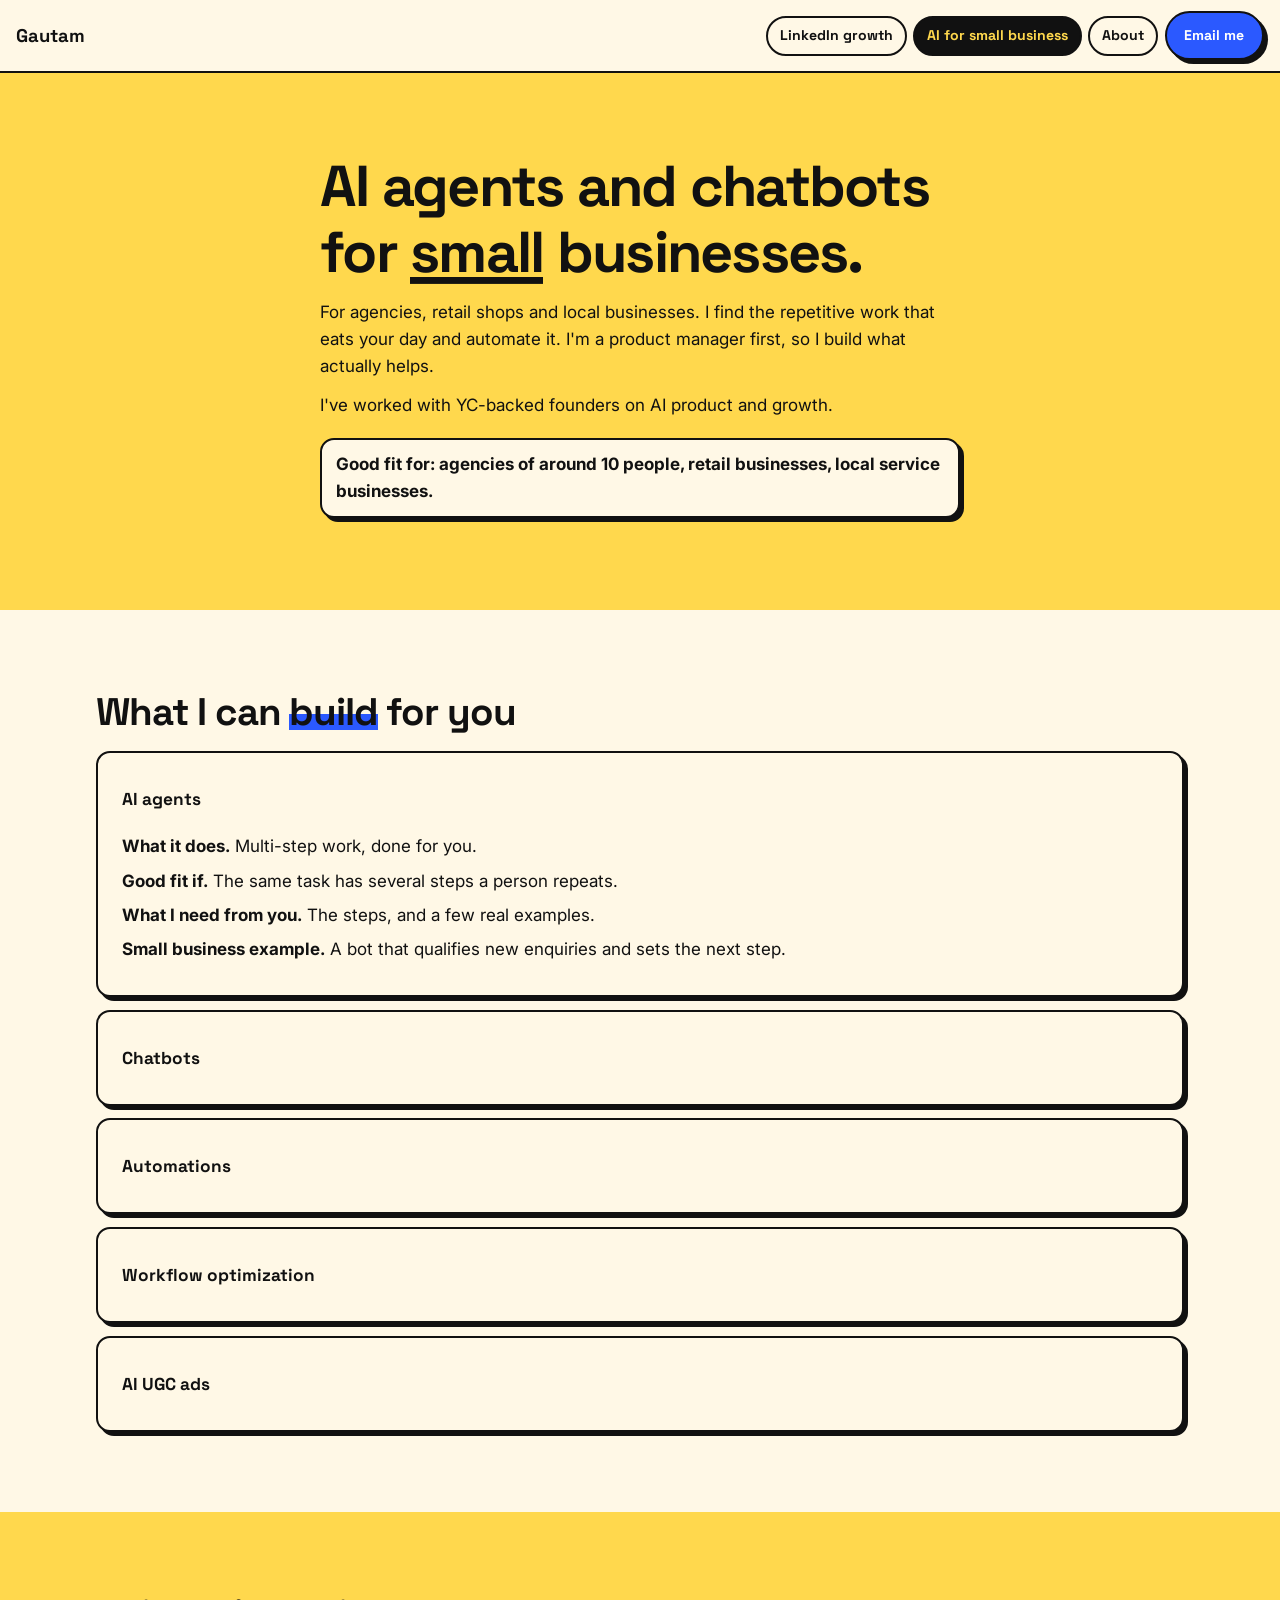
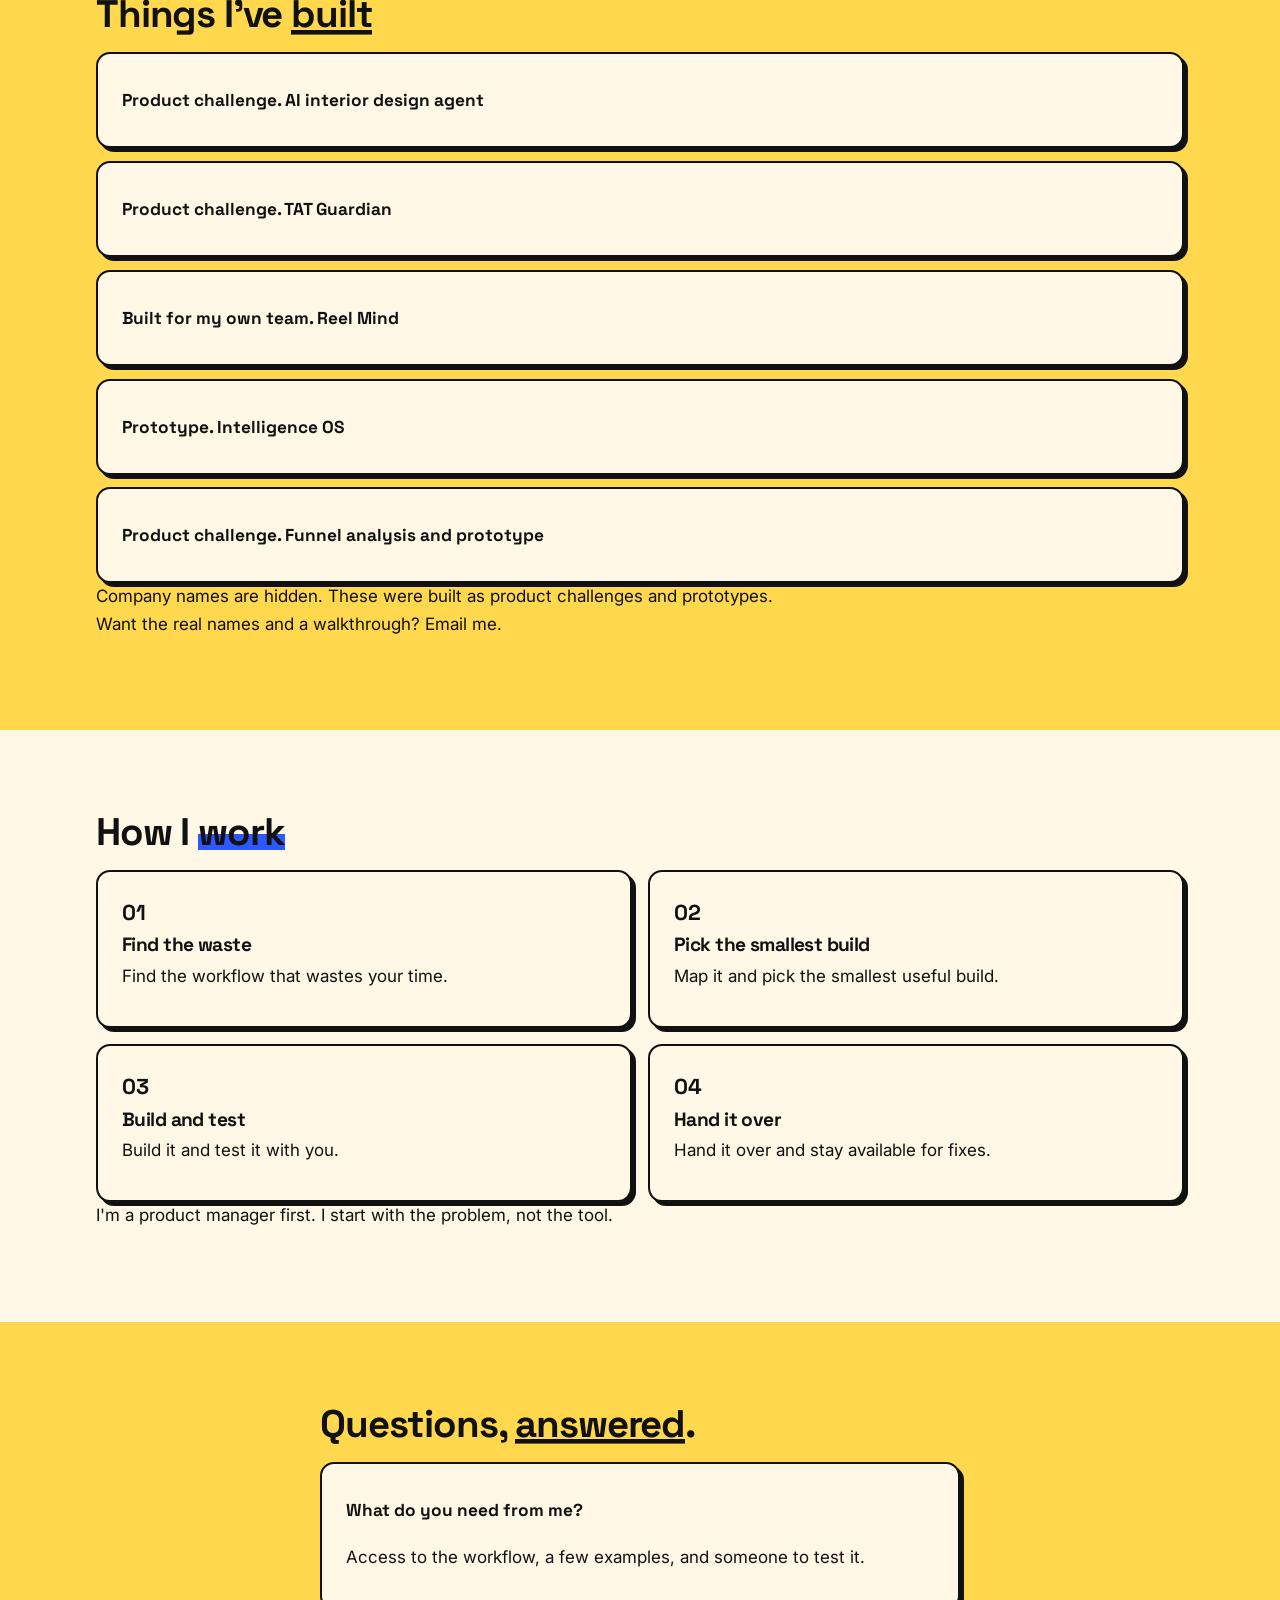
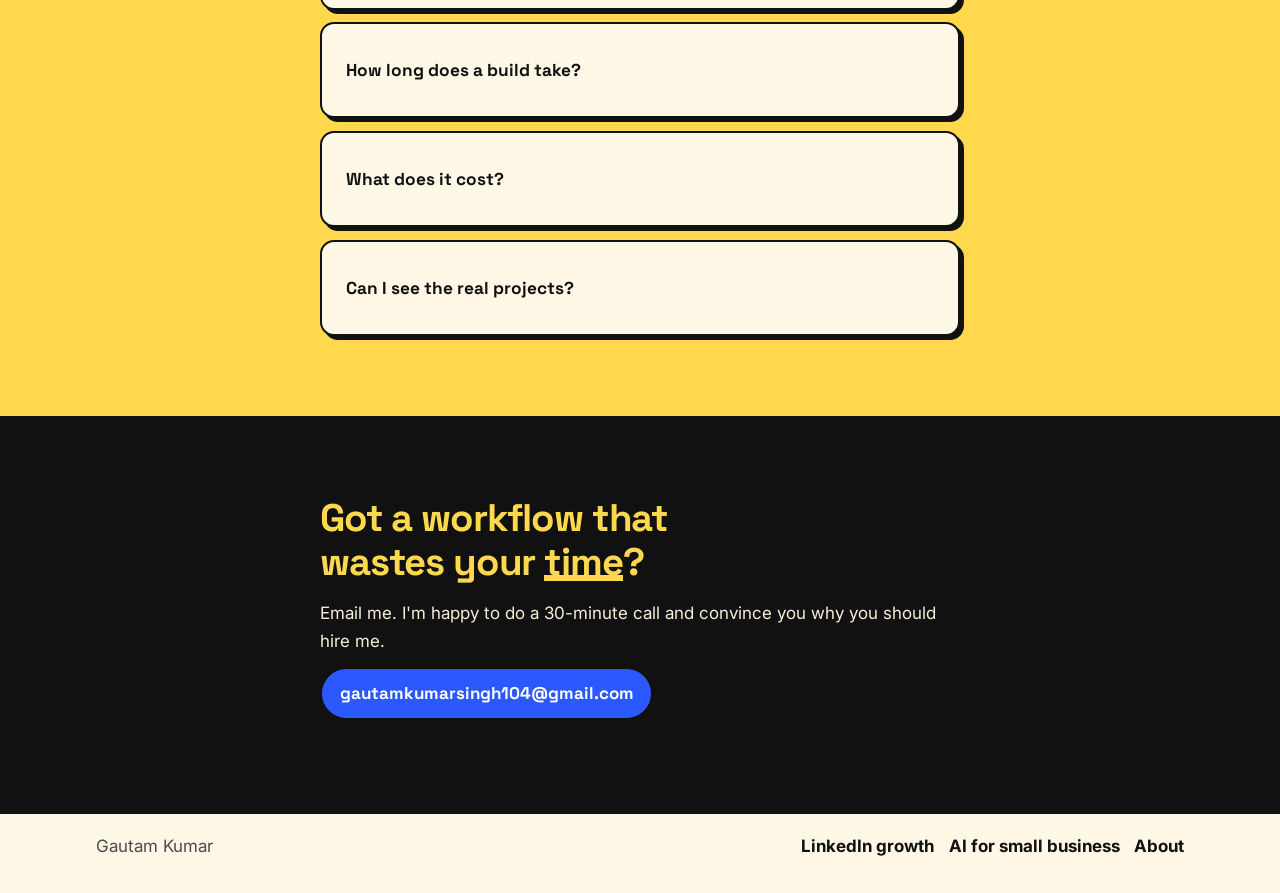
==== commit 86869994: "Rebuild the site in yellow, cream, and black, and treat CrackThePM as a client. Co-authored-by: Curs" ====
--- a/build.html
+++ b/build.html
@@ -17,7 +17,7 @@
   <meta name="twitter:image" content="https://pmwithgautam.github.io/og.png">
   <link rel="preconnect" href="https://fonts.googleapis.com">
   <link rel="preconnect" href="https://fonts.gstatic.com" crossorigin>
-  <link href="https://fonts.googleapis.com/css2?family=Instrument+Serif:ital@1&family=Inter:wght@400;500;600;700&display=swap" rel="stylesheet">
+  <link href="https://fonts.googleapis.com/css2?family=Inter:wght@400;600;700&amp;family=Space+Grotesk:wght@500;700&amp;display=swap" rel="stylesheet">
   <link rel="stylesheet" href="style.css">
   <script>document.documentElement.classList.add("js");</script>
 </head>
@@ -34,21 +34,20 @@
     </nav>
   </header>
   <main id="main">
-    <section class="hero">
+    <section class="band-yellow">
       <div class="wrap narrow">
-        <h1>AI agents and chatbots for <em>small</em> businesses.</h1>
-        <p class="lede">For agencies, retail shops and local businesses. I find the repetitive work that eats your day and automate it. I'm a product manager first, so I build what actually helps.</p>
+        <h1>AI agents and chatbots for <span class="mark">small</span> businesses.</h1>
+        <p>For agencies, retail shops and local businesses. I find the repetitive work that eats your day and automate it. I'm a product manager first, so I build what actually helps.</p>
         <p>I've worked with YC-backed founders on AI product and growth.</p>
-        <p class="note">Good fit for: agencies of around 10 people, retail businesses, local service businesses.</p>
-      </div>
-    </section>
-
-    <section>
+        <p class="fit">Good fit for: agencies of around 10 people, retail businesses, local service businesses.</p>
+      </div>
+    </section>
+
+    <section class="band-cream">
       <div class="wrap">
-        <p class="idx">01</p>
-        <h2>What I can <em>build</em> for you</h2>
+        <h2>What I can <span class="mark">build</span> for you</h2>
         <div class="exclusive">
-          <div class="tile">
+          <div class="acc">
             <button class="acc-btn is-open" type="button" aria-expanded="true">AI agents</button>
             <div class="acc-body">
               <p class="role"><strong>What it does.</strong> Multi-step work, done for you.</p>
@@ -57,7 +56,7 @@
               <p class="role"><strong>Small business example.</strong> A bot that qualifies new enquiries and sets the next step.</p>
             </div>
           </div>
-          <div class="tile">
+          <div class="acc">
             <button class="acc-btn" type="button" aria-expanded="false">Chatbots</button>
             <div class="acc-body">
               <p class="role"><strong>What it does.</strong> Answers customers and captures leads.</p>
@@ -66,7 +65,7 @@
               <p class="role"><strong>Small business example.</strong> A WhatsApp or website chatbot that answers common questions 24/7.</p>
             </div>
           </div>
-          <div class="tile">
+          <div class="acc">
             <button class="acc-btn" type="button" aria-expanded="false">Automations</button>
             <div class="acc-body">
               <p class="role"><strong>What it does.</strong> Connects your tools so work moves without you.</p>
@@ -75,7 +74,7 @@
               <p class="role"><strong>Small business example.</strong> Auto follow-up on every lead, appointment reminders, order updates.</p>
             </div>
           </div>
-          <div class="tile">
+          <div class="acc">
             <button class="acc-btn" type="button" aria-expanded="false">Workflow optimization</button>
             <div class="acc-body">
               <p class="role"><strong>What it does.</strong> Finds where time leaks and fixes it with the smallest build.</p>
@@ -84,7 +83,7 @@
               <p class="role"><strong>Small business example.</strong> Find where your team repeats the same task, and remove it.</p>
             </div>
           </div>
-          <div class="tile">
+          <div class="acc">
             <button class="acc-btn" type="button" aria-expanded="false">AI UGC ads</button>
             <div class="acc-body">
               <p class="role"><strong>What it does.</strong> Ad videos for brands, made in batches.</p>
@@ -97,95 +96,80 @@
       </div>
     </section>
 
-    <section>
+    <section class="band-yellow">
       <div class="wrap">
-        <p class="idx">02</p>
-        <h2>Things I've <em>built</em></h2>
-        <article class="case">
-          <button class="case-btn" type="button" aria-expanded="false">
-            <span><span class="mini">Product challenge</span> AI interior design agent</span>
-          </button>
+        <h2>Things I've <span class="mark">built</span></h2>
+        <article class="case">
+          <button class="case-btn" type="button" aria-expanded="false">Product challenge. AI interior design agent</button>
           <div class="case-body">
             <p class="note">For a proptech company.</p>
             <p class="role"><strong>Problem.</strong> Planning an interior takes back-and-forth with a designer.</p>
             <p class="role"><strong>What I built.</strong> An agent you can try and ask for design ideas.</p>
-            <p>
-              <a class="linkish" href="https://ai-interior-design-agent.streamlit.app/">Live demo</a>
-              <a class="linkish" href="https://github.com/gautamkumarsingh104-ui/ai-interior-design-agent">Code</a>
+            <p class="card-actions">
+              <a class="btn btn-ghost" href="https://ai-interior-design-agent.streamlit.app/">Live demo</a>
+              <a class="btn btn-ghost" href="https://github.com/gautamkumarsingh104-ui/ai-interior-design-agent">Code</a>
             </p>
           </div>
         </article>
         <article class="case">
-          <button class="case-btn" type="button" aria-expanded="false">
-            <span><span class="mini">Product challenge</span> TAT Guardian</span>
-          </button>
+          <button class="case-btn" type="button" aria-expanded="false">Product challenge. TAT Guardian</button>
           <div class="case-body">
             <p class="note">For an AI-native SaaS company's healthcare vertical.</p>
             <p class="role"><strong>Problem.</strong> Hospital insurance desks can miss the turnaround-time windows for cashless claims.</p>
             <p class="role"><strong>What I built.</strong> An AI feature that tracks claims against those windows and flags them before they breach.</p>
-            <p><a class="linkish" href="https://tat-guardian.vercel.app/">Live demo</a></p>
-          </div>
-        </article>
-        <article class="case">
-          <button class="case-btn" type="button" aria-expanded="false">
-            <span><span class="mini">Built for my own team</span> Reel Mind</span>
-          </button>
+            <p class="card-actions"><a class="btn btn-ghost" href="https://tat-guardian.vercel.app/">Live demo</a></p>
+          </div>
+        </article>
+        <article class="case">
+          <button class="case-btn" type="button" aria-expanded="false">Built for my own team. Reel Mind</button>
           <div class="case-body">
             <p class="note">For my own team at LEAP Finance.</p>
             <p class="role"><strong>Problem.</strong> The growth team had to research, script and shoot every video.</p>
             <p class="role"><strong>What I built.</strong> An in-house content pipeline built on a year of what worked on the company's Instagram. The team types 3 or 4 keywords and gets a video in about 20 seconds.</p>
-            <p>
-              <a class="linkish" href="https://reelmind-pdzf.vercel.app/">Live demo</a>
-              <a class="linkish" href="https://github.com/kumargautamsingh104-jpg/Reelmind">Code</a>
-            </p>
-          </div>
-        </article>
-        <article class="case">
-          <button class="case-btn" type="button" aria-expanded="false">
-            <span><span class="mini">Prototype</span> Intelligence OS</span>
-          </button>
+            <p class="card-actions"><a class="btn btn-ghost" href="https://reelmind-pdzf.vercel.app/">Live demo</a></p>
+          </div>
+        </article>
+        <article class="case">
+          <button class="case-btn" type="button" aria-expanded="false">Prototype. Intelligence OS</button>
           <div class="case-body">
             <p class="role"><strong>Problem.</strong> Company data sits in many tools.</p>
             <p class="role"><strong>What I built.</strong> A central data intelligence layer.</p>
-            <p><a class="linkish" href="mailto:gautamkumarsingh104@gmail.com">Demo on request. Email me.</a></p>
-          </div>
-        </article>
-        <article class="case">
-          <button class="case-btn" type="button" aria-expanded="false">
-            <span><span class="mini">Product challenge</span> Funnel analysis and prototype</span>
-          </button>
+            <p class="card-actions"><a class="btn btn-ghost" href="mailto:gautamkumarsingh104@gmail.com">Demo on request. Email me.</a></p>
+          </div>
+        </article>
+        <article class="case">
+          <button class="case-btn" type="button" aria-expanded="false">Product challenge. Funnel analysis and prototype</button>
           <div class="case-body">
             <p class="note">For an edtech company.</p>
             <p class="role"><strong>Problem.</strong> Where a lead funnel loses the most money.</p>
             <p class="role"><strong>What I built.</strong> The analysis, plus a working prototype for one fix.</p>
-            <p><a class="linkish" href="mailto:gautamkumarsingh104@gmail.com">Demo on request. Email me.</a></p>
-          </div>
-        </article>
-        <p class="note">Company names are hidden. These were built as product challenges and prototypes. Want the real names and a walkthrough? Email me.</p>
-      </div>
-    </section>
-
-    <section>
+            <p class="card-actions"><a class="btn btn-ghost" href="mailto:gautamkumarsingh104@gmail.com">Demo on request. Email me.</a></p>
+          </div>
+        </article>
+        <p>Company names are hidden. These were built as product challenges and prototypes. Want the real names and a walkthrough? Email me.</p>
+      </div>
+    </section>
+
+    <section class="band-cream">
       <div class="wrap">
-        <p class="idx">03</p>
-        <h2>How I <em>work</em></h2>
-        <div class="steps">
-          <article class="step">
+        <h2>How I <span class="mark">work</span></h2>
+        <div class="grid grid-2">
+          <article class="card step">
             <b>01</b>
             <h3>Find the waste</h3>
             <p>Find the workflow that wastes your time.</p>
           </article>
-          <article class="step">
+          <article class="card step">
             <b>02</b>
             <h3>Pick the smallest build</h3>
             <p>Map it and pick the smallest useful build.</p>
           </article>
-          <article class="step">
+          <article class="card step">
             <b>03</b>
             <h3>Build and test</h3>
             <p>Build it and test it with you.</p>
           </article>
-          <article class="step">
+          <article class="card step">
             <b>04</b>
             <h3>Hand it over</h3>
             <p>Hand it over and stay available for fixes.</p>
@@ -195,43 +179,33 @@
       </div>
     </section>
 
-    <section>
+    <section class="band-yellow">
       <div class="wrap narrow">
-        <p class="idx">04</p>
-        <h2>Questions, <em>answered</em>.</h2>
-        <div>
+        <h2>Questions, <span class="mark">answered</span>.</h2>
+        <div class="exclusive">
           <div class="acc">
             <button class="acc-btn is-open" type="button" aria-expanded="true">What do you need from me?</button>
-            <div class="acc-body">
-              <p>Access to the workflow, a few examples, and someone to test it.</p>
-            </div>
+            <div class="acc-body"><p>Access to the workflow, a few examples, and someone to test it.</p></div>
           </div>
           <div class="acc">
             <button class="acc-btn" type="button" aria-expanded="false">How long does a build take?</button>
-            <div class="acc-body">
-              <p>It depends on scope. Small automations are quick. Email me what you have in mind.</p>
-            </div>
+            <div class="acc-body"><p>It depends on scope. Small automations are quick. Email me what you have in mind.</p></div>
           </div>
           <div class="acc">
             <button class="acc-btn" type="button" aria-expanded="false">What does it cost?</button>
-            <div class="acc-body">
-              <p>It depends on scope. Email me.</p>
-            </div>
+            <div class="acc-body"><p>It depends on scope. Email me.</p></div>
           </div>
           <div class="acc">
             <button class="acc-btn" type="button" aria-expanded="false">Can I see the real projects?</button>
-            <div class="acc-body">
-              <p>Yes, on a call.</p>
-            </div>
+            <div class="acc-body"><p>Yes, on a call.</p></div>
           </div>
         </div>
       </div>
     </section>
 
-    <section id="contact">
+    <section class="band-black" id="contact">
       <div class="wrap narrow">
-        <p class="idx">05</p>
-        <h2>Got a workflow that wastes your <em>time</em>?</h2>
+        <h2>Got a workflow that wastes your <span class="mark">time</span>?</h2>
         <p>Email me. I'm happy to do a 30-minute call and convince you why you should hire me.</p>
         <p><a class="btn" href="mailto:gautamkumarsingh104@gmail.com">gautamkumarsingh104@gmail.com</a></p>
       </div>
--- a/style.css
+++ b/style.css
@@ -1,14 +1,11 @@
 :root {
-  --bg: #f7f4ef;
-  --ink: #172033;
-  --muted: #445266;
-  --card: #fffcf8;
-  --line: #e5ddd2;
-  --accent: #2f5278;
-  --accent-dark: #243f5c;
-  --gold: #f3d48a;
-  --header: 4.25rem;
-  --serif: "Instrument Serif", Georgia, serif;
+  --yellow: #FFD84D;
+  --ink: #111111;
+  --cream: #FFF8E6;
+  --blue: #2B59FF;
+  --white: #FFFFFF;
+  --muted: #4a4a4a;
+  --grotesk: "Space Grotesk", Inter, sans-serif;
   --sans: Inter, "Segoe UI", sans-serif;
 }
 
@@ -20,53 +17,71 @@
 
 body {
   margin: 0;
-  background: var(--bg);
+  background: var(--cream);
   color: var(--ink);
   font-family: var(--sans);
-  font-size: 1rem;
-  line-height: 1.5;
-  text-rendering: optimizeLegibility;
+  font-size: 1.0625rem;
+  line-height: 1.6;
 }
 
 img { max-width: 100%; display: block; }
 
-h1, h2, h3 { text-wrap: balance; letter-spacing: -0.03em; line-height: 1.12; font-weight: 600; }
-h1 { margin: 0 0 0.8rem; font-size: clamp(2rem, 8vw, 3.5rem); }
-h2 { margin: 0.2rem 0 1rem; font-size: clamp(1.55rem, 4.5vw, 2.3rem); }
-h3 { margin: 0 0 0.35rem; font-size: 1.12rem; }
-p { margin: 0 0 0.7rem; text-wrap: pretty; }
-
-a { color: var(--accent); }
-a:hover { color: var(--accent-dark); }
-
-em {
-  font-family: var(--serif);
-  font-style: italic;
-  font-weight: 400;
-  color: var(--accent);
-}
-
-:focus-visible { outline: 2px solid var(--accent); outline-offset: 3px; }
+h1, h2, h3 {
+  font-family: var(--grotesk);
+  font-weight: 700;
+  letter-spacing: -0.03em;
+  line-height: 1.15;
+  text-wrap: balance;
+}
+
+h1 { margin: 0 0 0.8rem; font-size: clamp(2.15rem, 7vw, 3.6rem); }
+h2 { margin: 0 0 1rem; font-size: clamp(1.7rem, 4vw, 2.4rem); }
+h3 { margin: 0 0 0.4rem; font-size: 1.2rem; }
+p { margin: 0 0 0.75rem; max-width: 65ch; }
+
+a { color: var(--blue); }
+a:hover { color: #1a3fd4; }
+
+.mark {
+  background-image: linear-gradient(var(--ink), var(--ink));
+  background-repeat: no-repeat;
+  background-position: 0 92%;
+  background-size: 100% 0.12em;
+}
+
+.band-cream .mark {
+  background-image: linear-gradient(var(--blue), var(--blue));
+  background-position: 0 82%;
+  background-size: 100% 0.42em;
+}
+
+.band-black .mark {
+  background-image: linear-gradient(var(--yellow), var(--yellow));
+  background-position: 0 88%;
+  background-size: 100% 0.16em;
+}
+
+:focus-visible { outline: 3px solid var(--blue); outline-offset: 3px; }
 
 .skip {
   position: absolute;
   left: 1rem;
   top: -4rem;
-  background: white;
-  padding: 0.45rem 0.7rem;
-  border-radius: 8px;
+  background: var(--white);
+  color: var(--ink);
+  padding: 0.4rem 0.7rem;
   z-index: 50;
 }
-.skip:focus { top: 0.7rem; }
+.skip:focus { top: 0.6rem; }
 
 .progress {
   position: fixed;
   top: 0;
   left: 0;
   z-index: 40;
-  height: 3px;
+  height: 4px;
   width: 0;
-  background: var(--accent);
+  background: var(--blue);
 }
 
 .topbar {
@@ -77,119 +92,122 @@
   flex-wrap: wrap;
   align-items: center;
   justify-content: space-between;
-  gap: 0.55rem 1rem;
-  min-height: var(--header);
-  padding: 0.65rem 1rem;
-  background: rgba(247, 244, 239, 0.92);
-  border-bottom: 1px solid var(--line);
-  backdrop-filter: blur(12px);
+  gap: 0.55rem 0.8rem;
+  padding: 0.7rem 1rem;
+  background: var(--cream);
+  border-bottom: 2px solid var(--ink);
 }
 
 .brand {
   color: var(--ink);
-  font-weight: 650;
-  font-weight: 700;
+  font-family: var(--grotesk);
+  font-weight: 700;
+  font-size: 1.15rem;
   text-decoration: none;
-  letter-spacing: -0.03em;
 }
 
 .nav {
   display: flex;
   flex-wrap: wrap;
   align-items: center;
-  gap: 0.35rem 0.85rem;
+  gap: 0.4rem;
 }
 
 .nav a {
-  color: var(--muted);
+  display: inline-flex;
+  align-items: center;
+  justify-content: center;
+  min-height: 40px;
+  padding: 0.3rem 0.75rem;
+  border: 2px solid var(--ink);
+  border-radius: 999px;
+  background: var(--cream);
+  color: var(--ink);
+  font-family: var(--grotesk);
+  font-size: 0.88rem;
+  font-weight: 700;
   text-decoration: none;
-  font-size: 0.92rem;
-  font-weight: 500;
-}
-
-.nav a.is-current { color: var(--ink); font-weight: 700; }
-.nav a:hover { color: var(--ink); }
-
-.wrap { width: min(100% - 2.4rem, 68rem); margin-inline: auto; }
+}
+
+.nav a.is-current {
+  background: var(--ink);
+  color: var(--yellow);
+}
+
+.wrap { width: min(100% - 2rem, 68rem); margin-inline: auto; }
 .narrow { max-width: 40rem; }
 
-section { padding: 3.4rem 0; scroll-margin-top: 5rem; }
-
-.hero, .gate {
-  min-height: calc(100svh - var(--header));
-  display: flex;
-  align-items: center;
-  padding-top: 1.4rem;
-}
-
-.eyebrow {
-  margin: 0 0 0.75rem;
-  color: var(--muted);
-  font-size: 1rem;
-}
-
-.lede { max-width: 38rem; color: var(--muted); font-size: 1.05rem; }
-.ask { color: var(--ink); font-weight: 600; }
-
-.idx {
-  display: block;
-  margin-bottom: 0.35rem;
-  color: var(--accent);
-  font-family: var(--serif);
-  font-style: italic;
-  font-size: 1.35rem;
-}
-
-.doors, .cards, .metrics, .tiles, .steps {
-  display: grid;
-  gap: 0.8rem;
-}
-
-.proofbar {
-  display: grid;
-  grid-template-columns: 1fr 1fr;
-  gap: 0.6rem;
-  margin-top: 1rem;
-}
-
-.door, .card, .metric, .tile, .step {
-  background: var(--card);
-  border: 1px solid var(--line);
-  border-radius: 18px;
+section { padding: 56px 0; scroll-margin-top: 5.5rem; }
+
+.band-yellow { background: var(--yellow); color: var(--ink); }
+.band-cream { background: var(--cream); color: var(--ink); }
+.band-black { background: var(--ink); color: var(--yellow); }
+.band-black p,
+.band-black .note { color: #f6efd8; }
+
+.eyebrow { margin: 0 0 0.6rem; font-weight: 600; }
+.ask { font-family: var(--grotesk); font-weight: 700; }
+
+.grid { display: grid; gap: 1rem; align-items: stretch; }
+.grid > * { min-width: 0; }
+
+.card,
+.door,
+.acc,
+.case,
+.mono {
+  background: var(--cream);
+  color: var(--ink);
+  border: 2px solid var(--ink);
+  border-radius: 14px;
+  box-shadow: 4px 4px 0 var(--ink);
+  padding: 24px;
 }
 
 .door {
   display: flex;
   flex-direction: column;
-  gap: 0.45rem;
-  padding: 1.2rem 1.1rem 1.05rem;
-  color: inherit;
+  gap: 0.55rem;
+  height: 100%;
+  color: var(--ink);
   text-decoration: none;
-  min-height: 100%;
 }
 
 .door strong {
-  font-size: clamp(1.45rem, 4vw, 1.9rem);
+  font-family: var(--grotesk);
+  font-size: clamp(1.45rem, 3vw, 1.85rem);
   letter-spacing: -0.03em;
   line-height: 1.15;
 }
 
-.chip-row, .tags { display: flex; flex-wrap: wrap; gap: 0.4rem; }
+.door-foot { margin-top: auto; font-size: 0.95rem; font-weight: 700; }
+
+.tags {
+  display: grid;
+  grid-template-columns: 1fr 1fr;
+  gap: 0.4rem;
+}
 
 .tag, .mini {
   display: inline-flex;
   align-items: center;
-  padding: 0.28rem 0.55rem;
+  justify-content: center;
+  min-height: 32px;
+  padding: 0.25rem 0.55rem;
+  border: 2px solid var(--ink);
   border-radius: 999px;
-  background: #eef3f8;
-  color: var(--accent-dark);
+  background: var(--white);
+  color: var(--ink);
   font-size: 0.78rem;
-  font-weight: 600;
-}
+  font-weight: 700;
+  text-align: center;
+}
+
+.mini { width: fit-content; justify-content: flex-start; background: var(--yellow); }
 
 .arrow {
   display: inline-block;
-  margin-left: 0.35rem;
+  margin-left: 0.3rem;
   animation: nudge 1.6s ease-in-out infinite;
 }
 
@@ -198,189 +216,185 @@
   50% { transform: translateX(6px); }
 }
 
-.metric {
+.stats { display: grid; gap: 1.4rem; }
+
+.stat {
+  color: var(--yellow);
+  text-decoration: none;
+}
+
+.stat b {
   display: block;
-  padding: 0.9rem 0.95rem;
-  color: inherit;
-  text-decoration: none;
-}
-.num {
-  display: block;
-  font-size: clamp(1.8rem, 6vw, 2.5rem);
-  font-weight: 700;
+  font-family: var(--grotesk);
+  font-size: clamp(2.4rem, 8vw, 3.3rem);
   letter-spacing: -0.04em;
   line-height: 1;
 }
-.metric span, .card p, .step p, .tile p { color: var(--muted); }
-.metric span { display: block; margin-top: 0.35rem; font-size: 0.9rem; line-height: 1.35; }
-
-.about-grid {
+
+.stat span {
+  display: block;
+  margin-top: 0.35rem;
+  color: #f6efd8;
+  font-size: 0.95rem;
+  line-height: 1.4;
+}
+
+.about-row {
   display: grid;
   gap: 1rem;
   align-items: start;
-}
-
-.monogram {
-  width: 7.5rem;
-  height: 7.5rem;
+  margin-bottom: 1.2rem;
+}
+
+.mono {
+  width: 4.75rem;
+  height: 4.75rem;
   display: grid;
   place-items: center;
-  border-radius: 50%;
-  background: var(--accent);
-  color: #f7f4ef;
-  font-family: var(--serif);
-  font-style: italic;
-  font-size: 3rem;
-}
-
-.portrait {
-  width: 8.5rem;
-  height: 10.5rem;
-  object-fit: cover;
-  border-radius: 16px;
-}
-
-.card { padding: 1rem; }
-.card h3 a { color: var(--ink); text-decoration: none; }
-
-.tabs {
-  display: flex;
-  gap: 0.4rem;
-  margin: 0.4rem 0 1rem;
-}
-
-.tab, .acc-btn, .case-btn, .chip {
-  font: 600 0.95rem/1.2 var(--sans);
-  color: var(--ink);
-  background: var(--card);
-  border: 1px solid var(--line);
+  padding: 0;
+  font-family: var(--grotesk);
+  font-size: 2rem;
+  font-weight: 700;
+}
+
+.link-row { display: flex; flex-wrap: wrap; gap: 0.5rem; }
+
+.note { color: var(--muted); font-size: 0.95rem; }
+
+.tabs { display: flex; flex-wrap: wrap; gap: 0.4rem; margin: 0 0 1rem; }
+
+.chip, .tab {
+  min-height: 44px;
+  padding: 0.55rem 0.85rem;
+  border: 2px solid var(--ink);
   border-radius: 999px;
+  background: var(--cream);
+  color: var(--ink);
+  font-family: var(--grotesk);
+  font-weight: 700;
   cursor: pointer;
 }
 
-.tab { padding: 0.7rem 0.95rem; min-height: 44px; }
-.tab.is-on { background: var(--accent); color: #fff; border-color: var(--accent); }
-
-.is-hidden { display: none; }
-
-.why-card { padding: 1rem; }
-.why-card h3 { font-size: 1.05rem; }
-
-.engine {
+.chip.is-on, .tab.is-on {
+  background: var(--ink);
+  color: var(--yellow);
+}
+
+.engine-lines {
   display: grid;
-  gap: 0.8rem;
-  padding: 1rem;
-  background: var(--card);
-  border: 1px solid var(--line);
-  border-radius: 18px;
-}
-
-.engine-out {
-  display: flex;
-  flex-wrap: wrap;
-  gap: 0.45rem;
-  padding-left: 0.8rem;
-  border-left: 2px solid var(--gold);
-}
-
-.chip { padding: 0.65rem 0.8rem; min-height: 44px; }
-.chip.is-on { background: #f8efd6; border-color: #e3c98a; }
-#chip-note { min-height: 2.6rem; color: var(--ink); font-weight: 600; }
-
-.acc-btn, .case-btn {
+  grid-template-columns: repeat(4, 1fr);
+  height: 2rem;
+}
+
+.engine-lines span {
+  background: linear-gradient(var(--ink), var(--ink)) center / 2px 100% no-repeat;
+}
+
+.engine-out { display: flex; flex-wrap: wrap; gap: 0.45rem; }
+
+#chip-note { min-height: 2.8rem; font-weight: 700; color: var(--ink); }
+
+.is-hidden, .acc-body, .case-body, .founder-panel { display: none; }
+.acc-btn.is-open + .acc-body,
+.case-btn.is-open + .case-body,
+.founder-btn.is-open + .founder-panel { display: block; }
+
+.acc-btn, .case-btn, .founder-btn {
   width: 100%;
-  display: flex;
-  justify-content: space-between;
-  gap: 0.8rem;
+  display: block;
+  margin: 0;
+  padding: 4px 0;
+  min-height: 44px;
+  border: 0;
+  background: transparent;
+  color: var(--ink);
+  font-family: var(--grotesk);
+  font-size: 1.08rem;
+  font-weight: 700;
   text-align: left;
-  border-radius: 16px;
-  padding: 0.95rem 1rem;
-  min-height: 52px;
-}
-
-.acc-body, .case-body { display: none; padding: 0.2rem 0.2rem 0.8rem; }
-.acc-btn.is-open + .acc-body, .case-btn.is-open + .case-body { display: block; }
-.acc + .acc, .case + .case, .tile + .tile { margin-top: 0.55rem; }
-
-.role { margin: 0.15rem 0; font-size: 0.92rem; }
+  cursor: pointer;
+}
+
+.acc + .acc, .case + .case { margin-top: 0.8rem; }
+.acc-body, .case-body, .founder-panel { padding-top: 0.8rem; }
+
+.role { margin: 0 0 0.45rem; }
 .role strong { color: var(--ink); }
 
-.steps { counter-reset: none; }
-.step { padding: 1rem; }
-.step b {
+.step b, .point b {
   display: block;
-  margin-bottom: 0.3rem;
-  color: var(--accent);
-  font-family: var(--serif);
-  font-style: italic;
-  font-size: 1.4rem;
-  font-weight: 400;
-}
-
-.proof-layout {
-  display: grid;
-  gap: 1rem;
-  align-items: start;
+  margin-bottom: 0.25rem;
+  font-family: var(--grotesk);
+  font-size: 1.35rem;
 }
 
 .shot {
-  margin: 0;
-  padding: 0.45rem;
-  background: #fff;
-  border: 1px solid var(--line);
-  border-radius: 18px;
+  width: min(100%, 16rem);
+  margin: 0 0 1rem;
+  padding: 8px;
+  background: var(--cream);
+  border: 2px solid var(--yellow);
+  border-radius: 14px;
 }
 
 .shot img {
   width: 100%;
-  aspect-ratio: 4 / 3;
+  height: 10rem;
   object-fit: cover;
-  object-position: center 16%;
-  border-radius: 12px;
+  object-position: center 12%;
+  border-radius: 8px;
 }
 
 .shot figcaption {
-  padding: 0.65rem 0.35rem 0.3rem;
-  color: var(--muted);
-  font-size: 0.85rem;
-}
-
-.note { color: var(--muted); font-size: 0.92rem; }
-
-.btn {
+  padding-top: 0.45rem;
+  color: var(--ink);
+  font-size: 0.82rem;
+}
+
+.fit {
+  display: inline-block;
+  margin-top: 0.4rem;
+  padding: 0.7rem 0.9rem;
+  background: var(--cream);
+  border: 2px solid var(--ink);
+  border-radius: 14px;
+  box-shadow: 4px 4px 0 var(--ink);
+  font-weight: 700;
+}
+
+a.btn, button.btn {
   display: inline-flex;
   align-items: center;
   justify-content: center;
   min-height: 48px;
-  padding: 0.75rem 1.1rem;
+  padding: 0.7rem 1.1rem;
+  border: 2px solid var(--ink);
   border-radius: 999px;
-  background: var(--accent);
-  color: #fff;
-  font-weight: 650;
+  background: var(--blue);
+  color: var(--white);
+  box-shadow: 4px 4px 0 var(--ink);
+  font-family: var(--grotesk);
   font-weight: 700;
   text-decoration: none;
-}
-.btn:hover { color: #fff; background: var(--accent-dark); }
-.nav .btn { min-height: 40px; padding: 0.45rem 0.85rem; font-size: 0.9rem; }
-
-.linkish {
-  display: inline-flex;
-  margin: 0.35rem 0.7rem 0 0;
-  min-height: 44px;
-  align-items: center;
-  font-weight: 650;
-  font-weight: 700;
-}
+  cursor: pointer;
+}
+
+a.btn-ghost {
+  background: var(--cream);
+  color: var(--ink);
+}
+
+.card-actions { display: flex; flex-wrap: wrap; gap: 0.5rem; margin-top: 0.4rem; }
 
 .site-footer {
   padding: 1.2rem 0 2rem;
-  border-top: 1px solid var(--line);
+  background: var(--cream);
+  border-top: 2px solid var(--ink);
   color: var(--muted);
-  font-size: 0.9rem;
-}
-.footer-row { display: flex; flex-direction: column; gap: 0.6rem; }
-.site-footer nav { display: flex; flex-wrap: wrap; gap: 0.4rem 0.9rem; }
-.site-footer a { color: var(--muted); text-decoration: none; }
+}
+.footer-row { display: flex; flex-direction: column; gap: 0.55rem; }
+.site-footer nav { display: flex; flex-wrap: wrap; gap: 0.45rem 0.9rem; }
+.site-footer a { color: var(--ink); text-decoration: none; font-weight: 700; }
 .site-footer p { margin: 0; }
 
 .to-top {
@@ -390,41 +404,45 @@
   z-index: 30;
   width: 44px;
   height: 44px;
-  border: 0;
+  border: 2px solid var(--ink);
   border-radius: 50%;
-  background: var(--ink);
-  color: #fff;
+  background: var(--yellow);
+  color: var(--ink);
+  font-weight: 700;
   cursor: pointer;
 }
 
-.js .reveal { opacity: 0; transform: translateY(10px); }
-.js .reveal.in { opacity: 1; transform: none; transition: opacity 0.5s ease, transform 0.5s ease; }
+.js .reveal { opacity: 0; transform: translateY(8px); }
+.js .reveal.in { opacity: 1; transform: none; transition: opacity 0.45s ease, transform 0.45s ease; }
 
 @media (hover: hover) {
-  .door, .card, .metric, .tile, .step {
-    transition: transform 0.18s ease, box-shadow 0.18s ease;
+  .card, .door, .acc, .case, a.btn, button.btn {
+    transition: transform 0.16s ease, box-shadow 0.16s ease;
   }
-  .door:hover, .card:hover, .metric:hover {
-    transform: translateY(-4px);
-    box-shadow: 0 14px 30px rgba(23, 32, 51, 0.08);
+  .card:hover, .door:hover, .acc:hover, .case:hover, a.btn:hover, button.btn:hover {
+    transform: translate(-2px, -2px);
+    box-shadow: 6px 6px 0 var(--ink);
   }
   .door:hover .arrow { animation: none; transform: translateX(8px); }
+  a.btn:hover { color: var(--white); }
+  a.btn-ghost:hover { color: var(--ink); }
 }
 
 @media (min-width: 52rem) {
-  .doors, .cards { grid-template-columns: 1fr 1fr; }
-  .proofbar { grid-template-columns: repeat(4, 1fr); }
-  .steps { grid-template-columns: repeat(4, 1fr); }
-  .metrics { grid-template-columns: 1fr 1fr 1fr; }
-  .about-grid { grid-template-columns: auto 1fr; }
-  .proof-layout { grid-template-columns: 1.1fr 0.9fr; }
+  section { padding: 80px 0; }
+  .grid-2 { grid-template-columns: 1fr 1fr; }
+  .grid-3 { grid-template-columns: 1fr 1fr 1fr; }
+  .stats { grid-template-columns: repeat(4, 1fr); }
+  .about-row { grid-template-columns: auto 1fr; }
+  .proof-layout { display: grid; grid-template-columns: 16rem 1fr; gap: 1.5rem; align-items: start; }
   .footer-row { flex-direction: row; justify-content: space-between; align-items: center; }
-  .tiles { grid-template-columns: 1fr; }
+  .engine-layout { display: grid; grid-template-columns: auto 1fr; gap: 1rem 1.4rem; align-items: center; }
+  .engine-lines { grid-column: 1 / -1; }
 }
 
 @media (prefers-reduced-motion: reduce) {
   html { scroll-behavior: auto; }
-  .arrow { animation: none; }
+  .arrow, .engine-lines span { animation: none; }
   .js .reveal, .js .reveal.in { opacity: 1; transform: none; transition: none; }
-  .door, .card, .metric { transition: none; }
-}
+  .card, .door, .acc, .case, a.btn { transition: none; }
+}
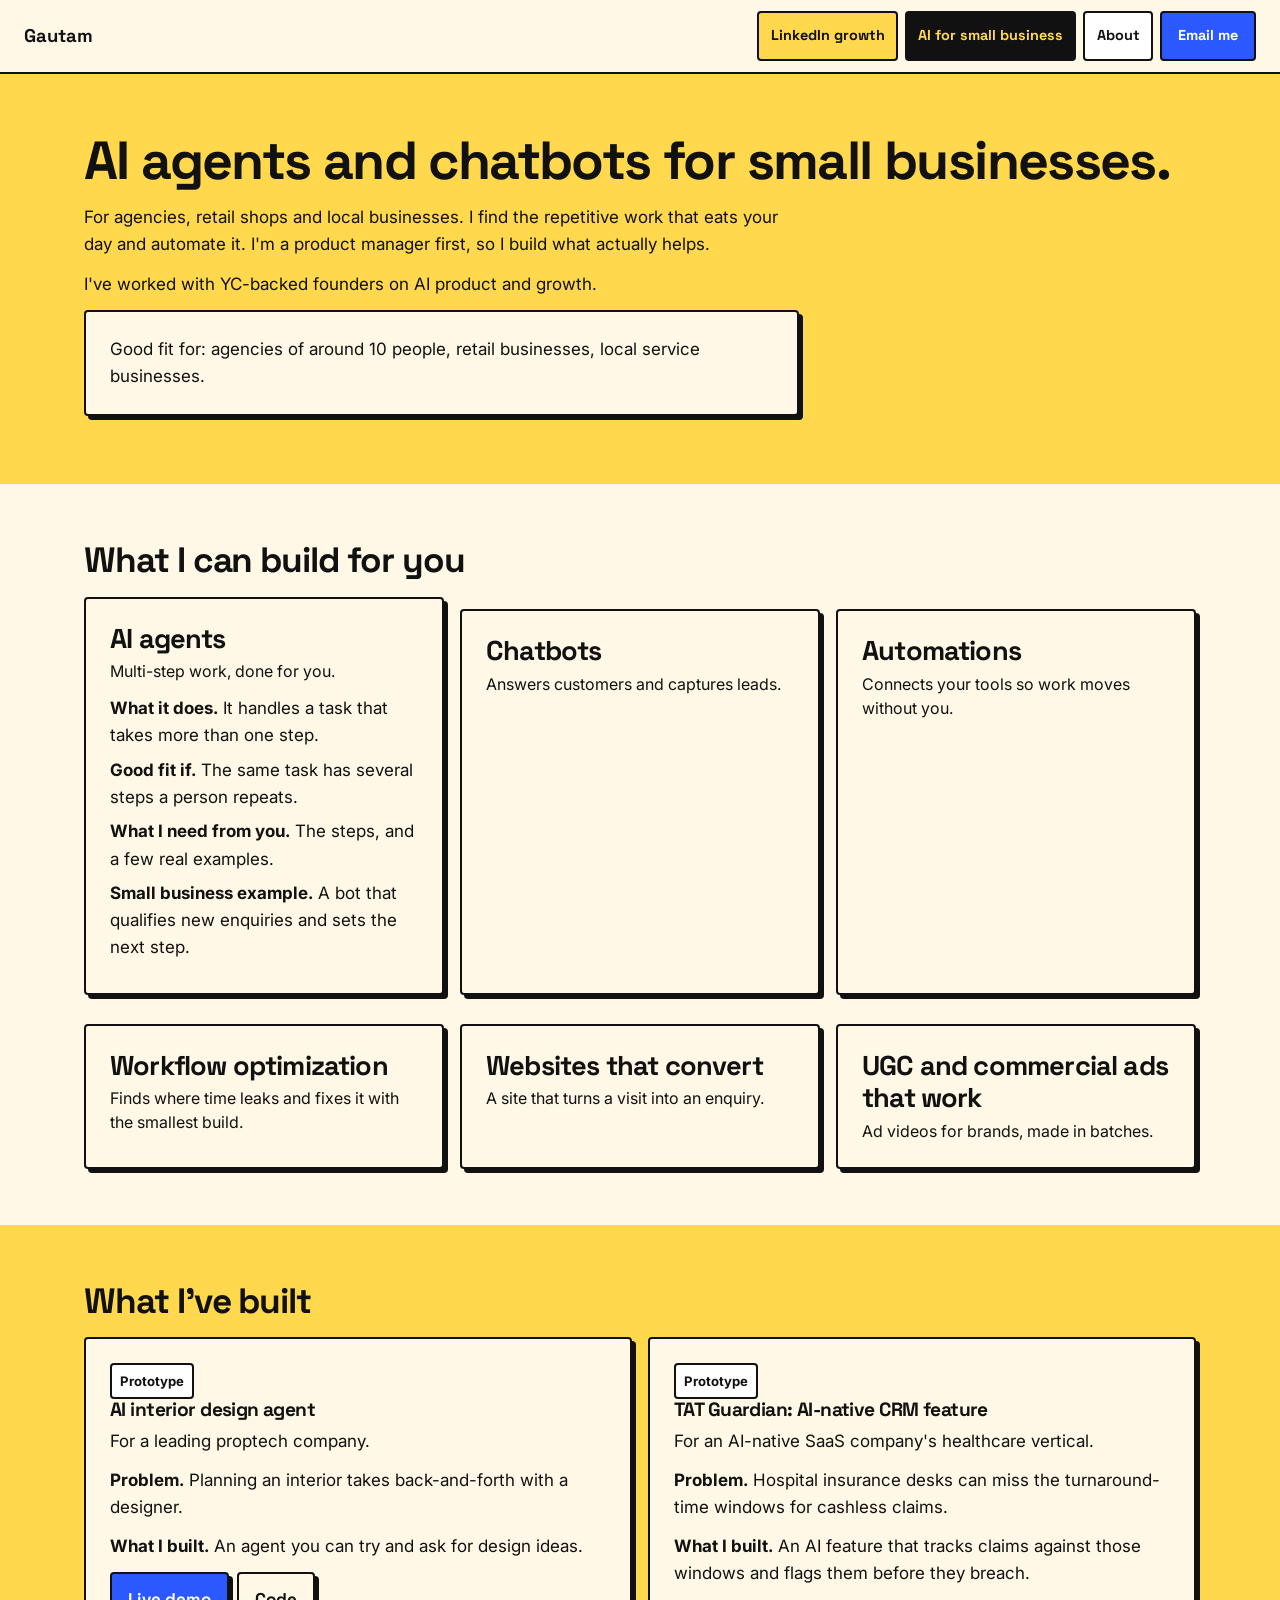
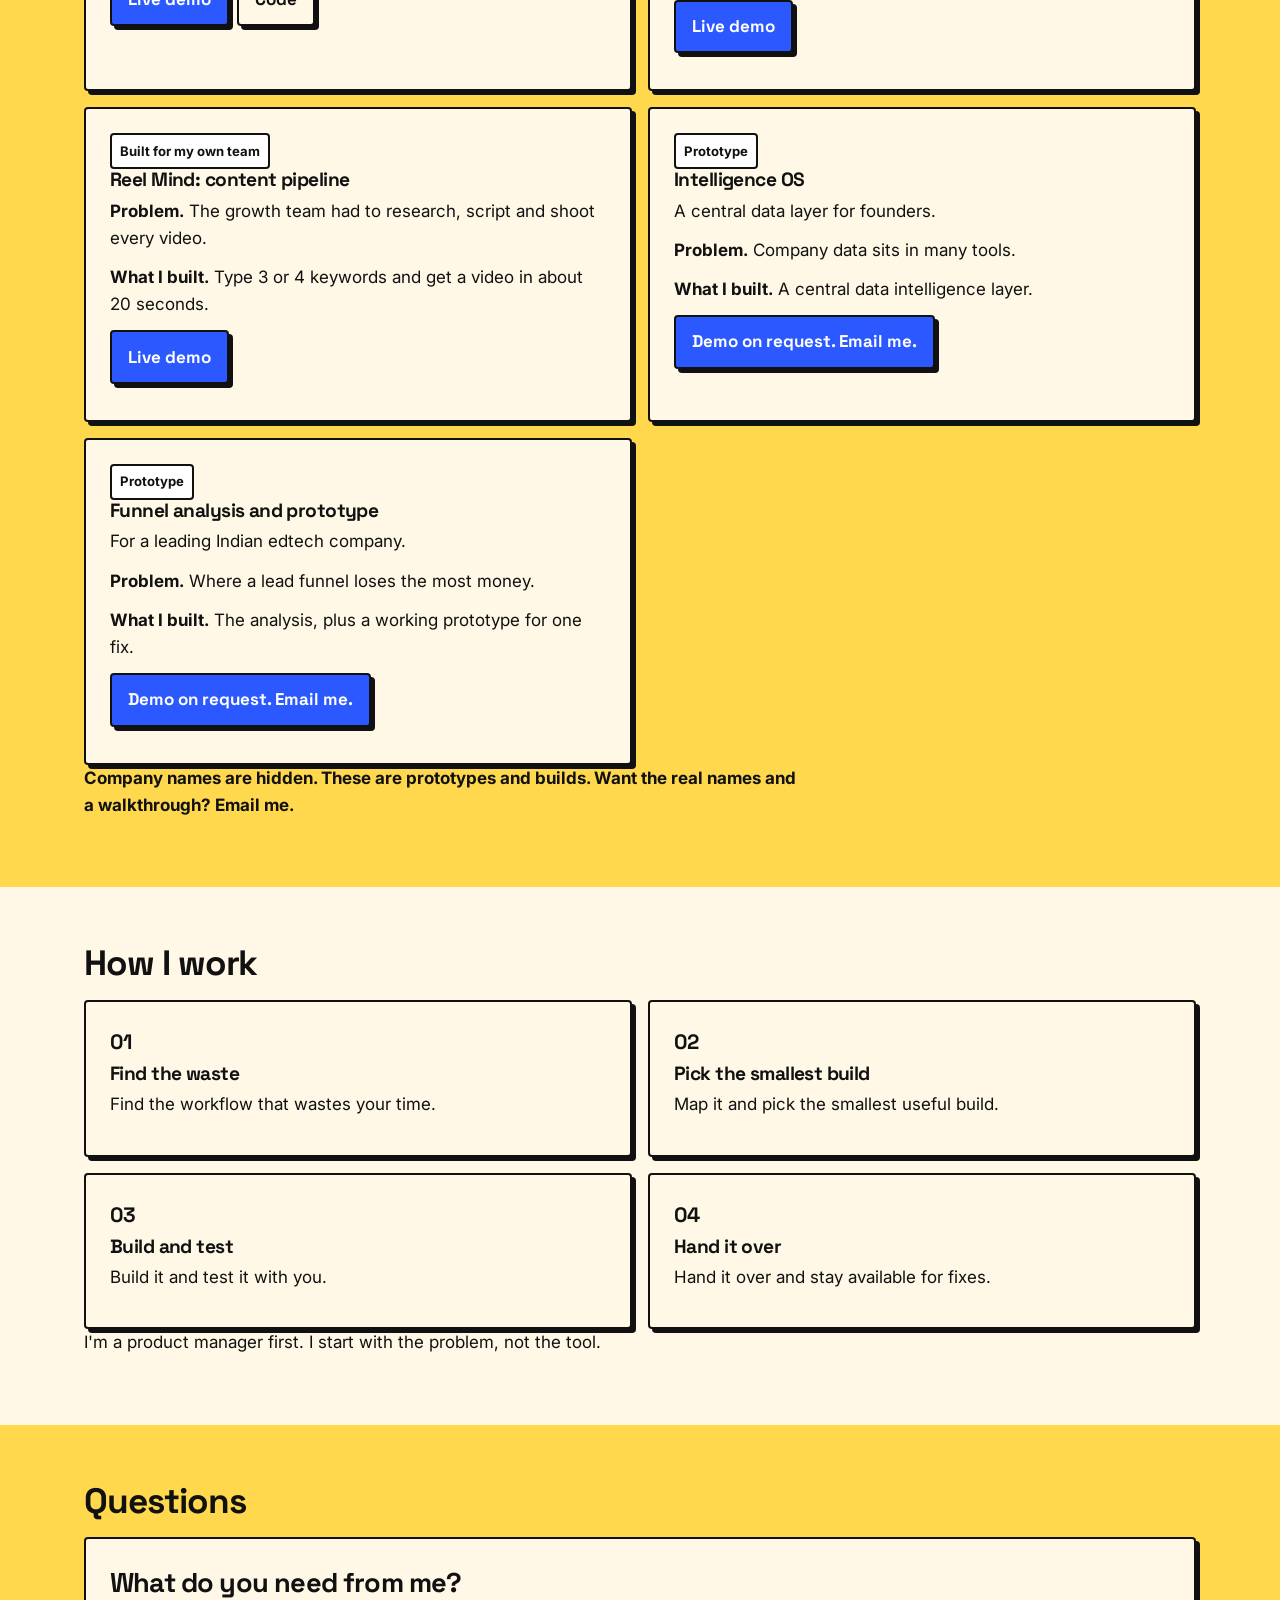
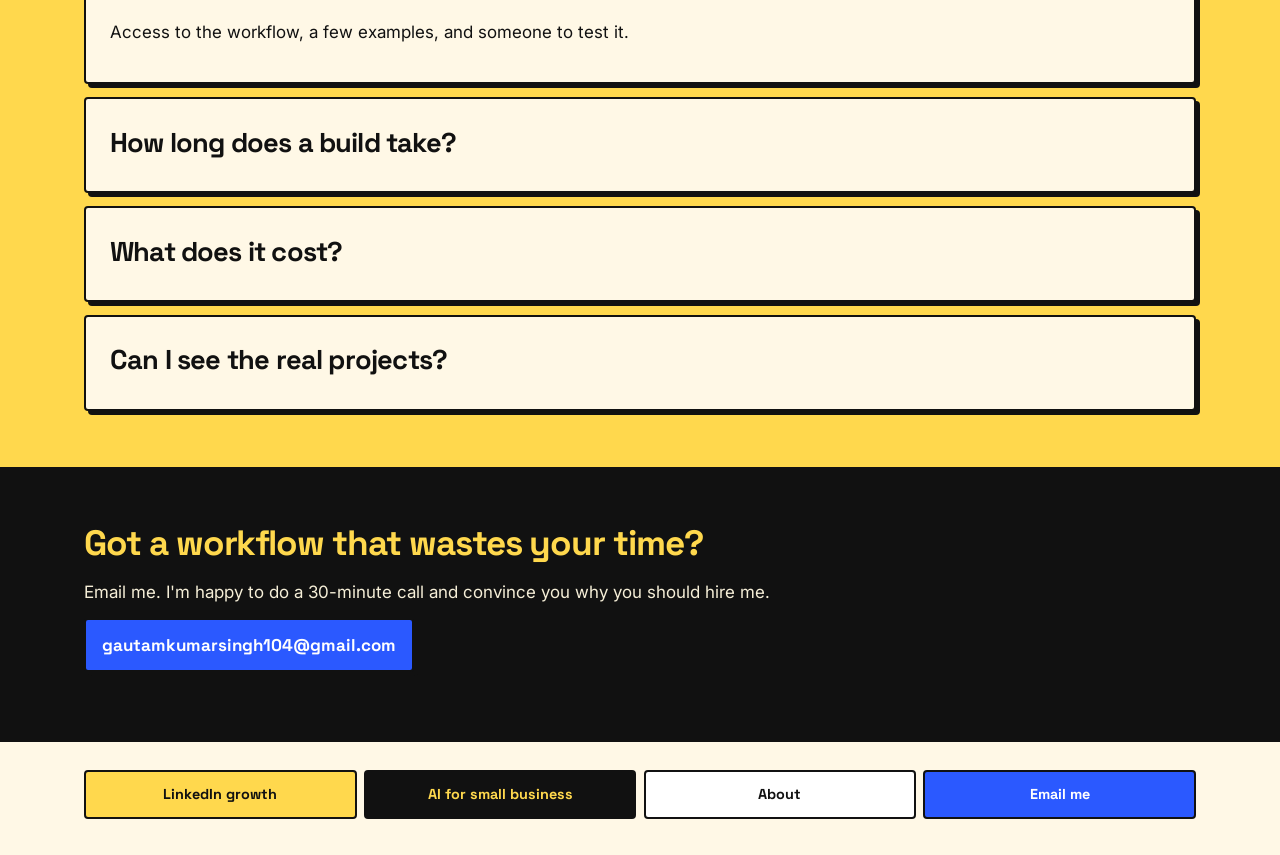
==== commit 7c5a3dab: "Tighten the layout into square boxes and move the client proof off the home page. Co-authored-by: Cu" ====
--- a/build.html
+++ b/build.html
@@ -27,132 +27,156 @@
   <header class="topbar">
     <a class="brand" href="index.html">Gautam</a>
     <nav class="nav" aria-label="Primary">
-      <a href="linkedin.html">LinkedIn growth</a>
-      <a class="is-current" href="build.html" aria-current="page">AI for small business</a>
-      <a href="index.html#about">About</a>
+      <a class="nav-li" href="linkedin.html">LinkedIn growth</a>
+      <a class="nav-ai is-current" href="build.html" aria-current="page">AI for small business</a>
+      <a class="nav-about" href="index.html#about">About</a>
       <a class="btn" href="mailto:gautamkumarsingh104@gmail.com">Email me</a>
     </nav>
   </header>
   <main id="main">
     <section class="band-yellow">
-      <div class="wrap narrow">
-        <h1>AI agents and chatbots for <span class="mark">small</span> businesses.</h1>
+      <div class="wrap">
+        <h1>AI agents and chatbots for small businesses.</h1>
         <p>For agencies, retail shops and local businesses. I find the repetitive work that eats your day and automate it. I'm a product manager first, so I build what actually helps.</p>
         <p>I've worked with YC-backed founders on AI product and growth.</p>
-        <p class="fit">Good fit for: agencies of around 10 people, retail businesses, local service businesses.</p>
+        <p class="card">Good fit for: agencies of around 10 people, retail businesses, local service businesses.</p>
       </div>
     </section>
 
     <section class="band-cream">
       <div class="wrap">
-        <h2>What I can <span class="mark">build</span> for you</h2>
-        <div class="exclusive">
-          <div class="acc">
-            <button class="acc-btn is-open" type="button" aria-expanded="true">AI agents</button>
-            <div class="acc-body">
-              <p class="role"><strong>What it does.</strong> Multi-step work, done for you.</p>
+        <h2>What I can build for you</h2>
+        <div class="grid grid-3 exclusive">
+          <article class="acc">
+            <button class="acc-btn is-open" type="button" aria-expanded="true">
+              <span class="acc-title">AI agents</span>
+              <span>Multi-step work, done for you.</span>
+            </button>
+            <div class="acc-body">
+              <p class="role"><strong>What it does.</strong> It handles a task that takes more than one step.</p>
               <p class="role"><strong>Good fit if.</strong> The same task has several steps a person repeats.</p>
               <p class="role"><strong>What I need from you.</strong> The steps, and a few real examples.</p>
               <p class="role"><strong>Small business example.</strong> A bot that qualifies new enquiries and sets the next step.</p>
             </div>
-          </div>
-          <div class="acc">
-            <button class="acc-btn" type="button" aria-expanded="false">Chatbots</button>
-            <div class="acc-body">
-              <p class="role"><strong>What it does.</strong> Answers customers and captures leads.</p>
+          </article>
+          <article class="acc">
+            <button class="acc-btn" type="button" aria-expanded="false">
+              <span class="acc-title">Chatbots</span>
+              <span>Answers customers and captures leads.</span>
+            </button>
+            <div class="acc-body">
+              <p class="role"><strong>What it does.</strong> It replies to the questions you get every day.</p>
               <p class="role"><strong>Good fit if.</strong> People ask the same questions all day.</p>
               <p class="role"><strong>What I need from you.</strong> Your common questions, and the answers you want.</p>
               <p class="role"><strong>Small business example.</strong> A WhatsApp or website chatbot that answers common questions 24/7.</p>
             </div>
-          </div>
-          <div class="acc">
-            <button class="acc-btn" type="button" aria-expanded="false">Automations</button>
-            <div class="acc-body">
-              <p class="role"><strong>What it does.</strong> Connects your tools so work moves without you.</p>
+          </article>
+          <article class="acc">
+            <button class="acc-btn" type="button" aria-expanded="false">
+              <span class="acc-title">Automations</span>
+              <span>Connects your tools so work moves without you.</span>
+            </button>
+            <div class="acc-body">
+              <p class="role"><strong>What it does.</strong> It moves a lead, order or reminder from one tool to the next.</p>
               <p class="role"><strong>Good fit if.</strong> Leads, orders or appointments slip through.</p>
               <p class="role"><strong>What I need from you.</strong> The tools you use, and the handoff you want.</p>
               <p class="role"><strong>Small business example.</strong> Auto follow-up on every lead, appointment reminders, order updates.</p>
             </div>
-          </div>
-          <div class="acc">
-            <button class="acc-btn" type="button" aria-expanded="false">Workflow optimization</button>
-            <div class="acc-body">
-              <p class="role"><strong>What it does.</strong> Finds where time leaks and fixes it with the smallest build.</p>
+          </article>
+          <article class="acc">
+            <button class="acc-btn" type="button" aria-expanded="false">
+              <span class="acc-title">Workflow optimization</span>
+              <span>Finds where time leaks and fixes it with the smallest build.</span>
+            </button>
+            <div class="acc-body">
+              <p class="role"><strong>What it does.</strong> It removes a step your team repeats.</p>
               <p class="role"><strong>Good fit if.</strong> Your team repeats the same task.</p>
               <p class="role"><strong>What I need from you.</strong> A walk through one real day of the work.</p>
               <p class="role"><strong>Small business example.</strong> Find where your team repeats the same task, and remove it.</p>
             </div>
-          </div>
-          <div class="acc">
-            <button class="acc-btn" type="button" aria-expanded="false">AI UGC ads</button>
-            <div class="acc-body">
-              <p class="role"><strong>What it does.</strong> Ad videos for brands, made in batches.</p>
+          </article>
+          <article class="acc">
+            <button class="acc-btn" type="button" aria-expanded="false">
+              <span class="acc-title">Websites that convert</span>
+              <span>A site that turns a visit into an enquiry.</span>
+            </button>
+            <div class="acc-body">
+              <p class="role"><strong>What it does.</strong> It says what you do, and gives people one clear next step.</p>
+              <p class="role"><strong>Good fit if.</strong> People leave your site without knowing how to reach you.</p>
+              <p class="role"><strong>What I need from you.</strong> Your offer, and a few sites you like.</p>
+              <p class="role"><strong>Small business example.</strong> A one-page site that takes the enquiry and sends it to you.</p>
+            </div>
+          </article>
+          <article class="acc">
+            <button class="acc-btn" type="button" aria-expanded="false">
+              <span class="acc-title">UGC and commercial ads that work</span>
+              <span>Ad videos for brands, made in batches.</span>
+            </button>
+            <div class="acc-body">
+              <p class="role"><strong>What it does.</strong> Short ads from one offer, ready to test.</p>
               <p class="role"><strong>Good fit if.</strong> You need many ad videos and don't want a shoot each time.</p>
               <p class="role"><strong>What I need from you.</strong> The offer, the audience, and examples you like.</p>
               <p class="role"><strong>Small business example.</strong> A batch of short ads from one offer, ready to test.</p>
             </div>
-          </div>
+          </article>
         </div>
       </div>
     </section>
 
     <section class="band-yellow">
       <div class="wrap">
-        <h2>Things I've <span class="mark">built</span></h2>
-        <article class="case">
-          <button class="case-btn" type="button" aria-expanded="false">Product challenge. AI interior design agent</button>
-          <div class="case-body">
-            <p class="note">For a proptech company.</p>
-            <p class="role"><strong>Problem.</strong> Planning an interior takes back-and-forth with a designer.</p>
-            <p class="role"><strong>What I built.</strong> An agent you can try and ask for design ideas.</p>
+        <h2>What I've built</h2>
+        <div class="grid grid-2">
+          <article class="card">
+            <span class="tag">Prototype</span>
+            <h3>AI interior design agent</h3>
+            <p>For a leading proptech company.</p>
+            <p><strong>Problem.</strong> Planning an interior takes back-and-forth with a designer.</p>
+            <p><strong>What I built.</strong> An agent you can try and ask for design ideas.</p>
             <p class="card-actions">
-              <a class="btn btn-ghost" href="https://ai-interior-design-agent.streamlit.app/">Live demo</a>
+              <a class="btn" href="https://ai-interior-design-agent.streamlit.app/">Live demo</a>
               <a class="btn btn-ghost" href="https://github.com/gautamkumarsingh104-ui/ai-interior-design-agent">Code</a>
             </p>
-          </div>
-        </article>
-        <article class="case">
-          <button class="case-btn" type="button" aria-expanded="false">Product challenge. TAT Guardian</button>
-          <div class="case-body">
-            <p class="note">For an AI-native SaaS company's healthcare vertical.</p>
-            <p class="role"><strong>Problem.</strong> Hospital insurance desks can miss the turnaround-time windows for cashless claims.</p>
-            <p class="role"><strong>What I built.</strong> An AI feature that tracks claims against those windows and flags them before they breach.</p>
-            <p class="card-actions"><a class="btn btn-ghost" href="https://tat-guardian.vercel.app/">Live demo</a></p>
-          </div>
-        </article>
-        <article class="case">
-          <button class="case-btn" type="button" aria-expanded="false">Built for my own team. Reel Mind</button>
-          <div class="case-body">
-            <p class="note">For my own team at LEAP Finance.</p>
-            <p class="role"><strong>Problem.</strong> The growth team had to research, script and shoot every video.</p>
-            <p class="role"><strong>What I built.</strong> An in-house content pipeline built on a year of what worked on the company's Instagram. The team types 3 or 4 keywords and gets a video in about 20 seconds.</p>
-            <p class="card-actions"><a class="btn btn-ghost" href="https://reelmind-pdzf.vercel.app/">Live demo</a></p>
-          </div>
-        </article>
-        <article class="case">
-          <button class="case-btn" type="button" aria-expanded="false">Prototype. Intelligence OS</button>
-          <div class="case-body">
-            <p class="role"><strong>Problem.</strong> Company data sits in many tools.</p>
-            <p class="role"><strong>What I built.</strong> A central data intelligence layer.</p>
-            <p class="card-actions"><a class="btn btn-ghost" href="mailto:gautamkumarsingh104@gmail.com">Demo on request. Email me.</a></p>
-          </div>
-        </article>
-        <article class="case">
-          <button class="case-btn" type="button" aria-expanded="false">Product challenge. Funnel analysis and prototype</button>
-          <div class="case-body">
-            <p class="note">For an edtech company.</p>
-            <p class="role"><strong>Problem.</strong> Where a lead funnel loses the most money.</p>
-            <p class="role"><strong>What I built.</strong> The analysis, plus a working prototype for one fix.</p>
-            <p class="card-actions"><a class="btn btn-ghost" href="mailto:gautamkumarsingh104@gmail.com">Demo on request. Email me.</a></p>
-          </div>
-        </article>
-        <p>Company names are hidden. These were built as product challenges and prototypes. Want the real names and a walkthrough? Email me.</p>
+          </article>
+          <article class="card">
+            <span class="tag">Prototype</span>
+            <h3>TAT Guardian: AI-native CRM feature</h3>
+            <p>For an AI-native SaaS company's healthcare vertical.</p>
+            <p><strong>Problem.</strong> Hospital insurance desks can miss the turnaround-time windows for cashless claims.</p>
+            <p><strong>What I built.</strong> An AI feature that tracks claims against those windows and flags them before they breach.</p>
+            <p class="card-actions"><a class="btn" href="https://tat-guardian.vercel.app/">Live demo</a></p>
+          </article>
+          <article class="card">
+            <span class="tag">Built for my own team</span>
+            <h3>Reel Mind: content pipeline</h3>
+            <p><strong>Problem.</strong> The growth team had to research, script and shoot every video.</p>
+            <p><strong>What I built.</strong> Type 3 or 4 keywords and get a video in about 20 seconds.</p>
+            <p class="card-actions"><a class="btn" href="https://reelmind-pdzf.vercel.app/">Live demo</a></p>
+          </article>
+          <article class="card">
+            <span class="tag">Prototype</span>
+            <h3>Intelligence OS</h3>
+            <p>A central data layer for founders.</p>
+            <p><strong>Problem.</strong> Company data sits in many tools.</p>
+            <p><strong>What I built.</strong> A central data intelligence layer.</p>
+            <p class="card-actions"><a class="btn" href="mailto:gautamkumarsingh104@gmail.com">Demo on request. Email me.</a></p>
+          </article>
+          <article class="card">
+            <span class="tag">Prototype</span>
+            <h3>Funnel analysis and prototype</h3>
+            <p>For a leading Indian edtech company.</p>
+            <p><strong>Problem.</strong> Where a lead funnel loses the most money.</p>
+            <p><strong>What I built.</strong> The analysis, plus a working prototype for one fix.</p>
+            <p class="card-actions"><a class="btn" href="mailto:gautamkumarsingh104@gmail.com">Demo on request. Email me.</a></p>
+          </article>
+        </div>
+        <p><strong>Company names are hidden. These are prototypes and builds. Want the real names and a walkthrough? Email me.</strong></p>
       </div>
     </section>
 
     <section class="band-cream">
       <div class="wrap">
-        <h2>How I <span class="mark">work</span></h2>
+        <h2>How I work</h2>
         <div class="grid grid-2">
           <article class="card step">
             <b>01</b>
@@ -180,23 +204,23 @@
     </section>
 
     <section class="band-yellow">
-      <div class="wrap narrow">
-        <h2>Questions, <span class="mark">answered</span>.</h2>
+      <div class="wrap">
+        <h2>Questions</h2>
         <div class="exclusive">
           <div class="acc">
-            <button class="acc-btn is-open" type="button" aria-expanded="true">What do you need from me?</button>
+            <button class="acc-btn is-open" type="button" aria-expanded="true"><span class="acc-title">What do you need from me?</span></button>
             <div class="acc-body"><p>Access to the workflow, a few examples, and someone to test it.</p></div>
           </div>
           <div class="acc">
-            <button class="acc-btn" type="button" aria-expanded="false">How long does a build take?</button>
+            <button class="acc-btn" type="button" aria-expanded="false"><span class="acc-title">How long does a build take?</span></button>
             <div class="acc-body"><p>It depends on scope. Small automations are quick. Email me what you have in mind.</p></div>
           </div>
           <div class="acc">
-            <button class="acc-btn" type="button" aria-expanded="false">What does it cost?</button>
+            <button class="acc-btn" type="button" aria-expanded="false"><span class="acc-title">What does it cost?</span></button>
             <div class="acc-body"><p>It depends on scope. Email me.</p></div>
           </div>
           <div class="acc">
-            <button class="acc-btn" type="button" aria-expanded="false">Can I see the real projects?</button>
+            <button class="acc-btn" type="button" aria-expanded="false"><span class="acc-title">Can I see the real projects?</span></button>
             <div class="acc-body"><p>Yes, on a call.</p></div>
           </div>
         </div>
@@ -204,20 +228,20 @@
     </section>
 
     <section class="band-black" id="contact">
-      <div class="wrap narrow">
-        <h2>Got a workflow that wastes your <span class="mark">time</span>?</h2>
+      <div class="wrap">
+        <h2>Got a workflow that wastes your time?</h2>
         <p>Email me. I'm happy to do a 30-minute call and convince you why you should hire me.</p>
         <p><a class="btn" href="mailto:gautamkumarsingh104@gmail.com">gautamkumarsingh104@gmail.com</a></p>
       </div>
     </section>
   </main>
   <footer class="site-footer">
-    <div class="wrap footer-row">
-      <p>Gautam Kumar</p>
-      <nav aria-label="Footer">
-        <a href="linkedin.html">LinkedIn growth</a>
-        <a href="build.html">AI for small business</a>
-        <a href="index.html#about">About</a>
+    <div class="wrap">
+      <nav class="nav foot-nav" aria-label="Footer">
+        <a class="nav-li" href="linkedin.html">LinkedIn growth</a>
+        <a class="nav-ai is-current" href="build.html" aria-current="page">AI for small business</a>
+        <a class="nav-about" href="index.html#about">About</a>
+        <a class="btn" href="mailto:gautamkumarsingh104@gmail.com">Email me</a>
       </nav>
     </div>
   </footer>
--- a/style.css
+++ b/style.css
@@ -32,34 +32,28 @@
   letter-spacing: -0.03em;
   line-height: 1.15;
   text-wrap: balance;
-}
-
-h1 { margin: 0 0 0.8rem; font-size: clamp(2.15rem, 7vw, 3.6rem); }
-h2 { margin: 0 0 1rem; font-size: clamp(1.7rem, 4vw, 2.4rem); }
-h3 { margin: 0 0 0.4rem; font-size: 1.2rem; }
+  color: var(--ink);
+}
+
+h1 { margin: 0 0 0.8rem; font-size: clamp(2.05rem, 5.4vw, 3.35rem); }
+h2 { margin: 0 0 1rem; font-size: clamp(1.6rem, 3.4vw, 2.2rem); }
+h3 { margin: 0 0 0.4rem; font-size: 1.2rem; color: var(--ink); }
 p { margin: 0 0 0.75rem; max-width: 65ch; }
 
-a { color: var(--blue); }
-a:hover { color: #1a3fd4; }
-
-.mark {
-  background-image: linear-gradient(var(--ink), var(--ink));
-  background-repeat: no-repeat;
-  background-position: 0 92%;
-  background-size: 100% 0.12em;
-}
-
-.band-cream .mark {
-  background-image: linear-gradient(var(--blue), var(--blue));
-  background-position: 0 82%;
-  background-size: 100% 0.42em;
-}
-
-.band-black .mark {
-  background-image: linear-gradient(var(--yellow), var(--yellow));
-  background-position: 0 88%;
-  background-size: 100% 0.16em;
-}
+a { color: var(--ink); }
+a:hover { color: var(--ink); }
+
+.band-black,
+.band-black h1,
+.band-black h2,
+.band-black h3 { color: var(--yellow); }
+.band-black p { color: #f6efd8; }
+.band-black .card,
+.band-black .card h3,
+.band-black .card p,
+.band-black .acc,
+.band-black .acc h3,
+.band-black .acc p { color: var(--ink); }
 
 :focus-visible { outline: 3px solid var(--blue); outline-offset: 3px; }
 
@@ -89,11 +83,10 @@
   top: 0;
   z-index: 30;
   display: flex;
-  flex-wrap: wrap;
-  align-items: center;
-  justify-content: space-between;
-  gap: 0.55rem 0.8rem;
-  padding: 0.7rem 1rem;
+  flex-direction: column;
+  align-items: stretch;
+  gap: 0.6rem;
+  padding: 0.7rem 24px;
   background: var(--cream);
   border-bottom: 2px solid var(--ink);
 }
@@ -109,44 +102,54 @@
 .nav {
   display: flex;
   flex-wrap: wrap;
-  align-items: center;
-  gap: 0.4rem;
-}
-
-.nav a {
+  align-items: stretch;
+  gap: 0.45rem;
+}
+
+.nav a,
+.foot-nav a {
   display: inline-flex;
   align-items: center;
   justify-content: center;
-  min-height: 40px;
-  padding: 0.3rem 0.75rem;
+  min-height: 42px;
+  padding: 0.4rem 0.7rem;
   border: 2px solid var(--ink);
-  border-radius: 999px;
-  background: var(--cream);
-  color: var(--ink);
-  font-family: var(--grotesk);
-  font-size: 0.88rem;
+  border-radius: 4px;
+  background: var(--white);
+  color: var(--ink);
+  font-family: var(--grotesk);
+  font-size: 0.9rem;
   font-weight: 700;
   text-decoration: none;
-}
-
-.nav a.is-current {
+  text-align: center;
+}
+
+.nav a { flex: 1 1 100%; }
+.nav a.nav-li,
+.foot-nav a.nav-li { background: var(--yellow); color: var(--ink); }
+.nav a.nav-ai,
+.foot-nav a.nav-ai,
+.nav a.nav-about,
+.foot-nav a.nav-about { background: var(--white); color: var(--ink); }
+
+.nav a.is-current,
+.foot-nav a.is-current {
   background: var(--ink);
   color: var(--yellow);
 }
 
-.wrap { width: min(100% - 2rem, 68rem); margin-inline: auto; }
-.narrow { max-width: 40rem; }
-
-section { padding: 56px 0; scroll-margin-top: 5.5rem; }
+.wrap {
+  width: 100%;
+  max-width: 1160px;
+  margin-inline: auto;
+  padding-inline: 24px;
+}
+
+section { padding: 40px 0; scroll-margin-top: 6.5rem; }
 
 .band-yellow { background: var(--yellow); color: var(--ink); }
 .band-cream { background: var(--cream); color: var(--ink); }
-.band-black { background: var(--ink); color: var(--yellow); }
-.band-black p,
-.band-black .note { color: #f6efd8; }
-
-.eyebrow { margin: 0 0 0.6rem; font-weight: 600; }
-.ask { font-family: var(--grotesk); font-weight: 700; }
+.band-black { background: var(--ink); }
 
 .grid { display: grid; gap: 1rem; align-items: stretch; }
 .grid > * { min-width: 0; }
@@ -154,12 +157,11 @@
 .card,
 .door,
 .acc,
-.case,
-.mono {
+.case {
   background: var(--cream);
   color: var(--ink);
   border: 2px solid var(--ink);
-  border-radius: 14px;
+  border-radius: 4px;
   box-shadow: 4px 4px 0 var(--ink);
   padding: 24px;
 }
@@ -167,24 +169,25 @@
 .door {
   display: flex;
   flex-direction: column;
-  gap: 0.55rem;
+  gap: 0.6rem;
   height: 100%;
   color: var(--ink);
   text-decoration: none;
 }
 
-.door strong {
-  font-family: var(--grotesk);
-  font-size: clamp(1.45rem, 3vw, 1.85rem);
+.door strong,
+.acc-title {
+  display: block;
+  color: var(--ink);
+  font-family: var(--grotesk);
+  font-size: clamp(1.35rem, 2.4vw, 1.7rem);
   letter-spacing: -0.03em;
-  line-height: 1.15;
-}
-
-.door-foot { margin-top: auto; font-size: 0.95rem; font-weight: 700; }
+  line-height: 1.2;
+}
 
 .tags {
   display: grid;
-  grid-template-columns: 1fr 1fr;
+  grid-template-columns: 1fr;
   gap: 0.4rem;
 }
 
@@ -192,18 +195,20 @@
   display: inline-flex;
   align-items: center;
   justify-content: center;
-  min-height: 32px;
-  padding: 0.25rem 0.55rem;
+  min-height: 36px;
+  padding: 0.35rem 0.5rem;
   border: 2px solid var(--ink);
-  border-radius: 999px;
+  border-radius: 4px;
   background: var(--white);
   color: var(--ink);
-  font-size: 0.78rem;
+  font-size: 0.82rem;
   font-weight: 700;
   text-align: center;
-}
-
-.mini { width: fit-content; justify-content: flex-start; background: var(--yellow); }
+  line-height: 1.3;
+}
+
+.mini { width: fit-content; background: var(--yellow); }
+.hero-side .mini { background: var(--white); }
 
 .arrow {
   display: inline-block;
@@ -216,7 +221,7 @@
   50% { transform: translateX(6px); }
 }
 
-.stats { display: grid; gap: 1.4rem; }
+.stats { display: grid; gap: 1.2rem; }
 
 .stat {
   color: var(--yellow);
@@ -226,140 +231,76 @@
 .stat b {
   display: block;
   font-family: var(--grotesk);
-  font-size: clamp(2.4rem, 8vw, 3.3rem);
+  font-size: clamp(2.3rem, 6vw, 3.2rem);
   letter-spacing: -0.04em;
   line-height: 1;
+  color: var(--yellow);
 }
 
 .stat span {
   display: block;
   margin-top: 0.35rem;
   color: #f6efd8;
-  font-size: 0.95rem;
+  font-size: 0.98rem;
   line-height: 1.4;
 }
 
-.about-row {
-  display: grid;
-  gap: 1rem;
-  align-items: start;
-  margin-bottom: 1.2rem;
-}
-
-.mono {
-  width: 4.75rem;
-  height: 4.75rem;
-  display: grid;
-  place-items: center;
-  padding: 0;
-  font-family: var(--grotesk);
-  font-size: 2rem;
-  font-weight: 700;
-}
-
-.link-row { display: flex; flex-wrap: wrap; gap: 0.5rem; }
-
-.note { color: var(--muted); font-size: 0.95rem; }
-
-.tabs { display: flex; flex-wrap: wrap; gap: 0.4rem; margin: 0 0 1rem; }
-
-.chip, .tab {
-  min-height: 44px;
-  padding: 0.55rem 0.85rem;
-  border: 2px solid var(--ink);
-  border-radius: 999px;
-  background: var(--cream);
-  color: var(--ink);
-  font-family: var(--grotesk);
-  font-weight: 700;
-  cursor: pointer;
-}
-
-.chip.is-on, .tab.is-on {
-  background: var(--ink);
-  color: var(--yellow);
-}
-
-.engine-lines {
-  display: grid;
-  grid-template-columns: repeat(4, 1fr);
-  height: 2rem;
-}
-
-.engine-lines span {
-  background: linear-gradient(var(--ink), var(--ink)) center / 2px 100% no-repeat;
-}
-
-.engine-out { display: flex; flex-wrap: wrap; gap: 0.45rem; }
-
-#chip-note { min-height: 2.8rem; font-weight: 700; color: var(--ink); }
-
-.is-hidden, .acc-body, .case-body, .founder-panel { display: none; }
+.note { color: var(--muted); }
+
+.acc-body, .case-body { display: none; padding-top: 0.75rem; }
 .acc-btn.is-open + .acc-body,
-.case-btn.is-open + .case-body,
-.founder-btn.is-open + .founder-panel { display: block; }
-
-.acc-btn, .case-btn, .founder-btn {
+.case-btn.is-open + .case-body { display: block; }
+
+.acc-btn, .case-btn {
   width: 100%;
   display: block;
   margin: 0;
-  padding: 4px 0;
+  padding: 0;
   min-height: 44px;
   border: 0;
   background: transparent;
   color: var(--ink);
-  font-family: var(--grotesk);
-  font-size: 1.08rem;
-  font-weight: 700;
+  font-family: var(--sans);
+  font-size: 1rem;
+  font-weight: 400;
+  line-height: 1.5;
   text-align: left;
   cursor: pointer;
 }
 
+.acc-title { font-weight: 700; margin-bottom: 0.25rem; }
 .acc + .acc, .case + .case { margin-top: 0.8rem; }
-.acc-body, .case-body, .founder-panel { padding-top: 0.8rem; }
-
 .role { margin: 0 0 0.45rem; }
-.role strong { color: var(--ink); }
-
-.step b, .point b {
+.role strong, .card strong, .acc strong { color: var(--ink); }
+
+.step b {
   display: block;
   margin-bottom: 0.25rem;
   font-family: var(--grotesk);
-  font-size: 1.35rem;
+  font-size: 1.3rem;
+  color: var(--ink);
 }
 
 .shot {
-  width: min(100%, 16rem);
-  margin: 0 0 1rem;
+  margin: 0;
   padding: 8px;
   background: var(--cream);
   border: 2px solid var(--yellow);
-  border-radius: 14px;
+  border-radius: 4px;
 }
 
 .shot img {
   width: 100%;
-  height: 10rem;
+  height: 220px;
   object-fit: cover;
   object-position: center 12%;
-  border-radius: 8px;
+  border-radius: 4px;
 }
 
 .shot figcaption {
   padding-top: 0.45rem;
   color: var(--ink);
-  font-size: 0.82rem;
-}
-
-.fit {
-  display: inline-block;
-  margin-top: 0.4rem;
-  padding: 0.7rem 0.9rem;
-  background: var(--cream);
-  border: 2px solid var(--ink);
-  border-radius: 14px;
-  box-shadow: 4px 4px 0 var(--ink);
-  font-weight: 700;
+  font-size: 0.85rem;
 }
 
 a.btn, button.btn {
@@ -367,9 +308,9 @@
   align-items: center;
   justify-content: center;
   min-height: 48px;
-  padding: 0.7rem 1.1rem;
+  padding: 0.7rem 1rem;
   border: 2px solid var(--ink);
-  border-radius: 999px;
+  border-radius: 4px;
   background: var(--blue);
   color: var(--white);
   box-shadow: 4px 4px 0 var(--ink);
@@ -384,18 +325,22 @@
   color: var(--ink);
 }
 
-.card-actions { display: flex; flex-wrap: wrap; gap: 0.5rem; margin-top: 0.4rem; }
+.nav a.btn,
+.foot-nav a.btn {
+  background: var(--blue);
+  color: var(--white);
+  box-shadow: none;
+}
+
+.card-actions { display: flex; flex-wrap: wrap; gap: 0.5rem; }
 
 .site-footer {
-  padding: 1.2rem 0 2rem;
+  padding: 28px 0 36px;
   background: var(--cream);
   border-top: 2px solid var(--ink);
-  color: var(--muted);
-}
-.footer-row { display: flex; flex-direction: column; gap: 0.55rem; }
-.site-footer nav { display: flex; flex-wrap: wrap; gap: 0.45rem 0.9rem; }
-.site-footer a { color: var(--ink); text-decoration: none; font-weight: 700; }
-.site-footer p { margin: 0; }
+}
+
+.foot-nav { display: grid; gap: 0.45rem; }
 
 .to-top {
   position: fixed;
@@ -405,7 +350,7 @@
   width: 44px;
   height: 44px;
   border: 2px solid var(--ink);
-  border-radius: 50%;
+  border-radius: 4px;
   background: var(--yellow);
   color: var(--ink);
   font-weight: 700;
@@ -416,33 +361,45 @@
 .js .reveal.in { opacity: 1; transform: none; transition: opacity 0.45s ease, transform 0.45s ease; }
 
 @media (hover: hover) {
-  .card, .door, .acc, .case, a.btn, button.btn {
+  .card, .door, .acc, .nav a, .foot-nav a, a.btn {
     transition: transform 0.16s ease, box-shadow 0.16s ease;
   }
-  .card:hover, .door:hover, .acc:hover, .case:hover, a.btn:hover, button.btn:hover {
+  .card:hover, .door:hover, .acc:hover, .nav a:hover, .foot-nav a:hover, a.btn:hover {
     transform: translate(-2px, -2px);
-    box-shadow: 6px 6px 0 var(--ink);
+    box-shadow: 4px 4px 0 var(--ink);
   }
-  .door:hover .arrow { animation: none; transform: translateX(8px); }
+  .nav a.is-current:hover,
+  .foot-nav a.is-current:hover { color: var(--yellow); }
+  .nav a.btn:hover,
+  .foot-nav a.btn:hover,
   a.btn:hover { color: var(--white); }
   a.btn-ghost:hover { color: var(--ink); }
+  .door:hover .arrow { animation: none; transform: translateX(8px); }
+}
+
+@media (min-width: 40rem) {
+  .nav a { flex: 1 1 calc(50% - 0.45rem); }
+  .tags { grid-template-columns: 1fr 1fr; }
+  .foot-nav { grid-template-columns: 1fr 1fr; }
 }
 
 @media (min-width: 52rem) {
-  section { padding: 80px 0; }
+  section { padding: 56px 0; }
+  .topbar { flex-direction: row; align-items: center; }
+  .nav { margin-left: auto; flex-wrap: nowrap; }
+  .nav a { flex: 0 0 auto; }
   .grid-2 { grid-template-columns: 1fr 1fr; }
   .grid-3 { grid-template-columns: 1fr 1fr 1fr; }
-  .stats { grid-template-columns: repeat(4, 1fr); }
-  .about-row { grid-template-columns: auto 1fr; }
-  .proof-layout { display: grid; grid-template-columns: 16rem 1fr; gap: 1.5rem; align-items: start; }
-  .footer-row { flex-direction: row; justify-content: space-between; align-items: center; }
-  .engine-layout { display: grid; grid-template-columns: auto 1fr; gap: 1rem 1.4rem; align-items: center; }
-  .engine-lines { grid-column: 1 / -1; }
+  .hero-split { grid-template-columns: 1.45fr 0.85fr; }
+  .stats { grid-template-columns: 1fr; }
+  .proof-layout { display: grid; grid-template-columns: 1.1fr 0.9fr; gap: 1.5rem; align-items: center; }
+  .tags { grid-template-columns: 1fr 1fr 1fr; }
+  .foot-nav { grid-template-columns: repeat(4, 1fr); }
 }
 
 @media (prefers-reduced-motion: reduce) {
   html { scroll-behavior: auto; }
-  .arrow, .engine-lines span { animation: none; }
+  .arrow { animation: none; }
   .js .reveal, .js .reveal.in { opacity: 1; transform: none; transition: none; }
-  .card, .door, .acc, .case, a.btn { transition: none; }
-}
+  .card, .door, .acc, .nav a, a.btn { transition: none; }
+}
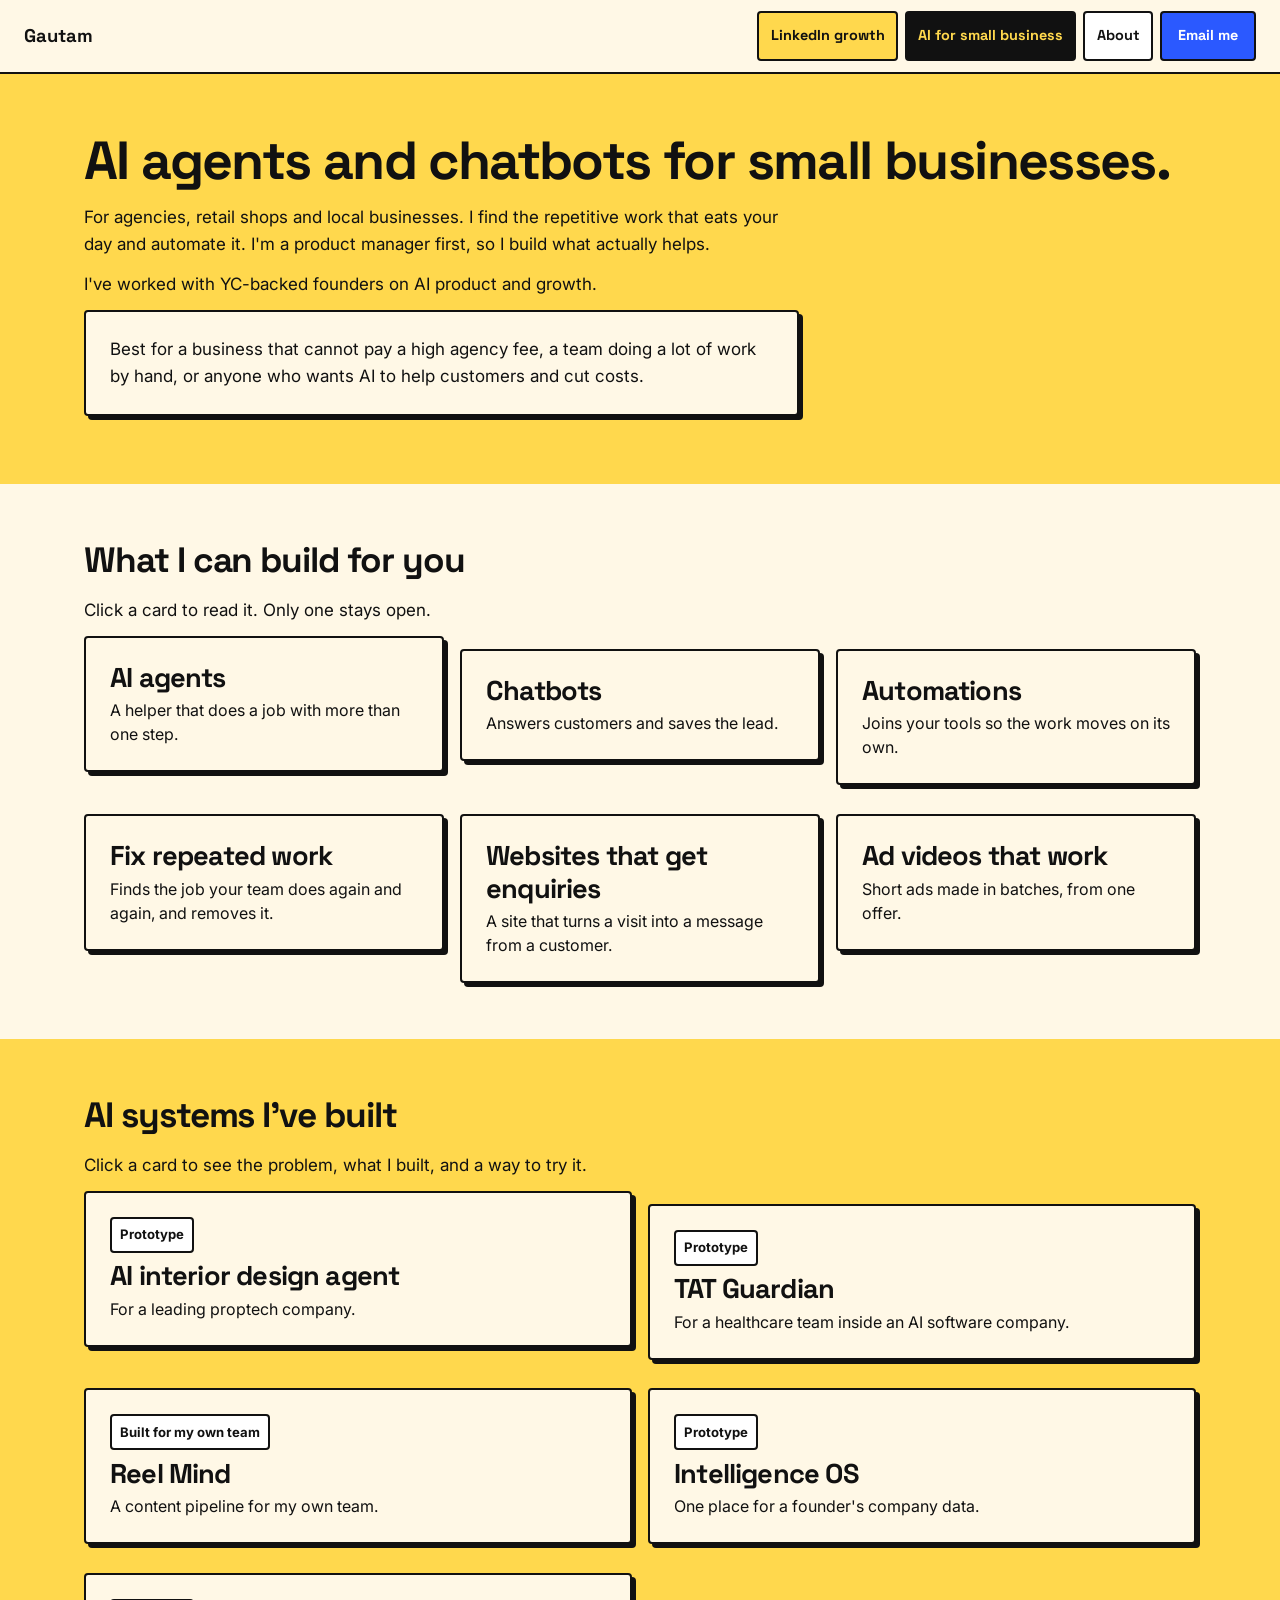
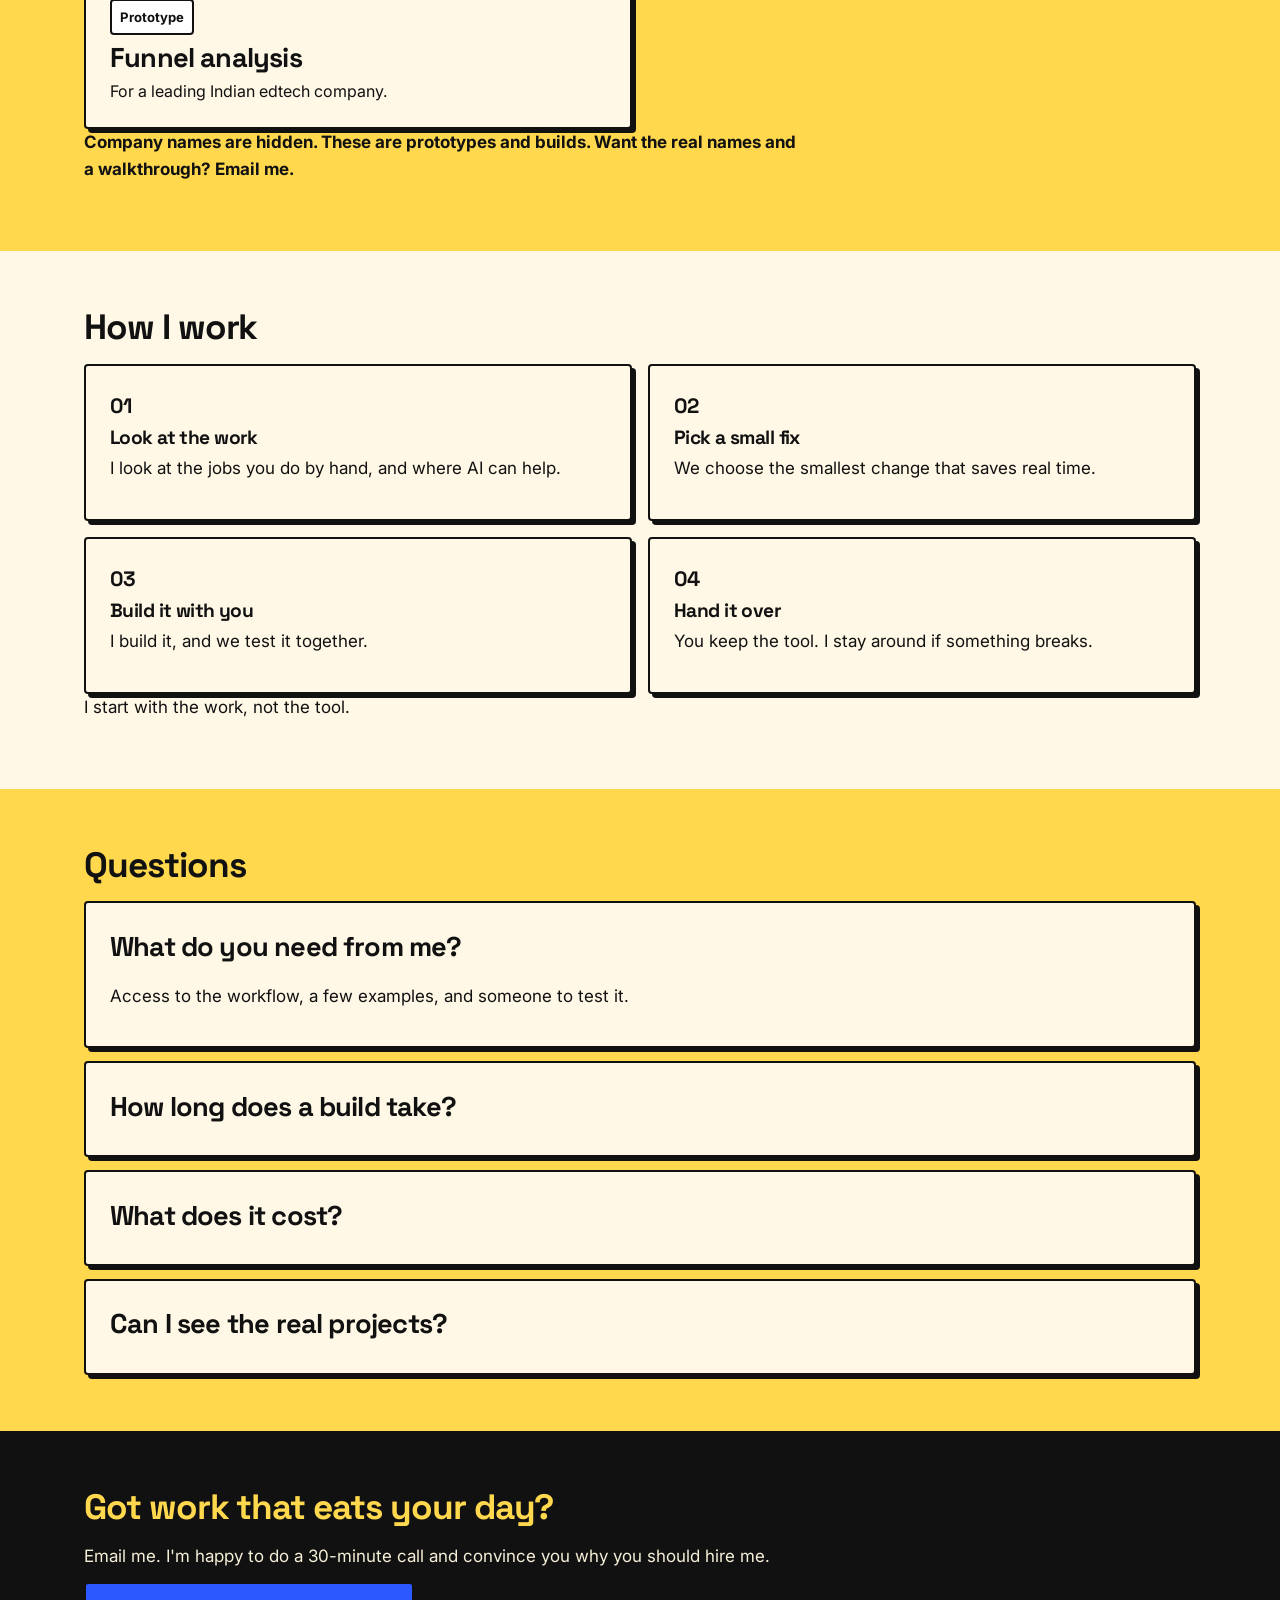
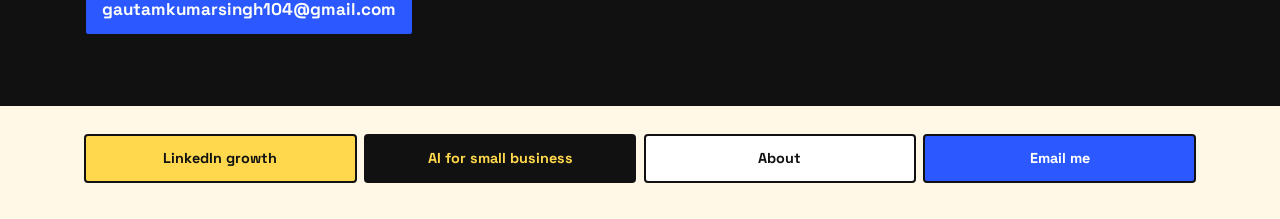
==== commit 7a404674: "Make the AI cards open on click and rewrite the stiff lines in plain English. Co-authored-by: Cursor" ====
--- a/build.html
+++ b/build.html
@@ -39,18 +39,19 @@
         <h1>AI agents and chatbots for small businesses.</h1>
         <p>For agencies, retail shops and local businesses. I find the repetitive work that eats your day and automate it. I'm a product manager first, so I build what actually helps.</p>
         <p>I've worked with YC-backed founders on AI product and growth.</p>
-        <p class="card">Good fit for: agencies of around 10 people, retail businesses, local service businesses.</p>
+        <p class="card">Best for a business that cannot pay a high agency fee, a team doing a lot of work by hand, or anyone who wants AI to help customers and cut costs.</p>
       </div>
     </section>
 
     <section class="band-cream">
       <div class="wrap">
         <h2>What I can build for you</h2>
+        <p>Click a card to read it. Only one stays open.</p>
         <div class="grid grid-3 exclusive">
           <article class="acc">
-            <button class="acc-btn is-open" type="button" aria-expanded="true">
+            <button class="acc-btn" type="button" aria-expanded="false">
               <span class="acc-title">AI agents</span>
-              <span>Multi-step work, done for you.</span>
+              <span>A helper that does a job with more than one step.</span>
             </button>
             <div class="acc-body">
               <p class="role"><strong>What it does.</strong> It handles a task that takes more than one step.</p>
@@ -62,7 +63,7 @@
           <article class="acc">
             <button class="acc-btn" type="button" aria-expanded="false">
               <span class="acc-title">Chatbots</span>
-              <span>Answers customers and captures leads.</span>
+              <span>Answers customers and saves the lead.</span>
             </button>
             <div class="acc-body">
               <p class="role"><strong>What it does.</strong> It replies to the questions you get every day.</p>
@@ -74,7 +75,7 @@
           <article class="acc">
             <button class="acc-btn" type="button" aria-expanded="false">
               <span class="acc-title">Automations</span>
-              <span>Connects your tools so work moves without you.</span>
+              <span>Joins your tools so the work moves on its own.</span>
             </button>
             <div class="acc-body">
               <p class="role"><strong>What it does.</strong> It moves a lead, order or reminder from one tool to the next.</p>
@@ -85,20 +86,20 @@
           </article>
           <article class="acc">
             <button class="acc-btn" type="button" aria-expanded="false">
-              <span class="acc-title">Workflow optimization</span>
-              <span>Finds where time leaks and fixes it with the smallest build.</span>
-            </button>
-            <div class="acc-body">
-              <p class="role"><strong>What it does.</strong> It removes a step your team repeats.</p>
-              <p class="role"><strong>Good fit if.</strong> Your team repeats the same task.</p>
-              <p class="role"><strong>What I need from you.</strong> A walk through one real day of the work.</p>
-              <p class="role"><strong>Small business example.</strong> Find where your team repeats the same task, and remove it.</p>
-            </div>
-          </article>
-          <article class="acc">
-            <button class="acc-btn" type="button" aria-expanded="false">
-              <span class="acc-title">Websites that convert</span>
-              <span>A site that turns a visit into an enquiry.</span>
+              <span class="acc-title">Fix repeated work</span>
+              <span>Finds the job your team does again and again, and removes it.</span>
+            </button>
+            <div class="acc-body">
+              <p class="role"><strong>What it does.</strong> It takes out a step your team keeps repeating.</p>
+              <p class="role"><strong>Good fit if.</strong> The same job happens every day.</p>
+              <p class="role"><strong>What I need from you.</strong> Show me one real day of the work.</p>
+              <p class="role"><strong>Small business example.</strong> Find the task the team repeats, and remove it.</p>
+            </div>
+          </article>
+          <article class="acc">
+            <button class="acc-btn" type="button" aria-expanded="false">
+              <span class="acc-title">Websites that get enquiries</span>
+              <span>A site that turns a visit into a message from a customer.</span>
             </button>
             <div class="acc-body">
               <p class="role"><strong>What it does.</strong> It says what you do, and gives people one clear next step.</p>
@@ -109,8 +110,8 @@
           </article>
           <article class="acc">
             <button class="acc-btn" type="button" aria-expanded="false">
-              <span class="acc-title">UGC and commercial ads that work</span>
-              <span>Ad videos for brands, made in batches.</span>
+              <span class="acc-title">Ad videos that work</span>
+              <span>Short ads made in batches, from one offer.</span>
             </button>
             <div class="acc-body">
               <p class="role"><strong>What it does.</strong> Short ads from one offer, ready to test.</p>
@@ -125,49 +126,73 @@
 
     <section class="band-yellow">
       <div class="wrap">
-        <h2>What I've built</h2>
+        <h2>AI systems I've built</h2>
+        <p>Click a card to see the problem, what I built, and a way to try it.</p>
         <div class="grid grid-2">
-          <article class="card">
-            <span class="tag">Prototype</span>
-            <h3>AI interior design agent</h3>
-            <p>For a leading proptech company.</p>
-            <p><strong>Problem.</strong> Planning an interior takes back-and-forth with a designer.</p>
-            <p><strong>What I built.</strong> An agent you can try and ask for design ideas.</p>
-            <p class="card-actions">
-              <a class="btn" href="https://ai-interior-design-agent.streamlit.app/">Live demo</a>
-              <a class="btn btn-ghost" href="https://github.com/gautamkumarsingh104-ui/ai-interior-design-agent">Code</a>
-            </p>
-          </article>
-          <article class="card">
-            <span class="tag">Prototype</span>
-            <h3>TAT Guardian: AI-native CRM feature</h3>
-            <p>For an AI-native SaaS company's healthcare vertical.</p>
-            <p><strong>Problem.</strong> Hospital insurance desks can miss the turnaround-time windows for cashless claims.</p>
-            <p><strong>What I built.</strong> An AI feature that tracks claims against those windows and flags them before they breach.</p>
-            <p class="card-actions"><a class="btn" href="https://tat-guardian.vercel.app/">Live demo</a></p>
-          </article>
-          <article class="card">
-            <span class="tag">Built for my own team</span>
-            <h3>Reel Mind: content pipeline</h3>
-            <p><strong>Problem.</strong> The growth team had to research, script and shoot every video.</p>
-            <p><strong>What I built.</strong> Type 3 or 4 keywords and get a video in about 20 seconds.</p>
-            <p class="card-actions"><a class="btn" href="https://reelmind-pdzf.vercel.app/">Live demo</a></p>
-          </article>
-          <article class="card">
-            <span class="tag">Prototype</span>
-            <h3>Intelligence OS</h3>
-            <p>A central data layer for founders.</p>
-            <p><strong>Problem.</strong> Company data sits in many tools.</p>
-            <p><strong>What I built.</strong> A central data intelligence layer.</p>
-            <p class="card-actions"><a class="btn" href="mailto:gautamkumarsingh104@gmail.com">Demo on request. Email me.</a></p>
-          </article>
-          <article class="card">
-            <span class="tag">Prototype</span>
-            <h3>Funnel analysis and prototype</h3>
-            <p>For a leading Indian edtech company.</p>
-            <p><strong>Problem.</strong> Where a lead funnel loses the most money.</p>
-            <p><strong>What I built.</strong> The analysis, plus a working prototype for one fix.</p>
-            <p class="card-actions"><a class="btn" href="mailto:gautamkumarsingh104@gmail.com">Demo on request. Email me.</a></p>
+          <article class="card case">
+            <button class="case-btn" type="button" aria-expanded="false">
+              <span class="tag">Prototype</span>
+              <span class="acc-title">AI interior design agent</span>
+              <span>For a leading proptech company.</span>
+            </button>
+            <div class="case-body">
+              <p><strong>Problem.</strong> Planning a room takes a lot of back and forth with a designer.</p>
+              <p><strong>What I built.</strong> An agent you can try and ask for design ideas.</p>
+              <p class="card-actions">
+                <a class="btn" href="https://ai-interior-design-agent.streamlit.app/">Live demo</a>
+                <a class="btn btn-ghost" href="https://github.com/gautamkumarsingh104-ui/ai-interior-design-agent">Code</a>
+              </p>
+            </div>
+          </article>
+          <article class="card case">
+            <button class="case-btn" type="button" aria-expanded="false">
+              <span class="tag">Prototype</span>
+              <span class="acc-title">TAT Guardian</span>
+              <span>For a healthcare team inside an AI software company.</span>
+            </button>
+            <div class="case-body">
+              <p><strong>Problem.</strong> Hospital insurance desks can miss the time window on a cashless claim.</p>
+              <p><strong>What I built.</strong> A feature that watches those claims and flags them before the window closes.</p>
+              <p class="card-actions"><a class="btn" href="https://tat-guardian.vercel.app/">Live demo</a></p>
+            </div>
+          </article>
+          <article class="card case">
+            <button class="case-btn" type="button" aria-expanded="false">
+              <span class="tag">Built for my own team</span>
+              <span class="acc-title">Reel Mind</span>
+              <span>A content pipeline for my own team.</span>
+            </button>
+            <div class="case-body">
+              <p><strong>Problem.</strong> The team had to research, write, and shoot every video.</p>
+              <p><strong>What I built.</strong> Type 3 or 4 words and get a video in about 20 seconds.</p>
+              <p class="card-actions"><a class="btn" href="https://reelmind-pdzf.vercel.app/">Live demo</a></p>
+            </div>
+          </article>
+          <article class="card case">
+            <button class="case-btn" type="button" aria-expanded="false">
+              <span class="tag">Prototype</span>
+              <span class="acc-title">Intelligence OS</span>
+              <span>One place for a founder's company data.</span>
+            </button>
+            <div class="case-body">
+              <p><strong>Problem.</strong> Company data sits in many tools.</p>
+              <p><strong>What I built.</strong> One layer that brings that data together.</p>
+              <p>I can show this on a call.</p>
+              <p class="card-actions"><a class="btn" href="mailto:gautamkumarsingh104@gmail.com">Email me</a></p>
+            </div>
+          </article>
+          <article class="card case">
+            <button class="case-btn" type="button" aria-expanded="false">
+              <span class="tag">Prototype</span>
+              <span class="acc-title">Funnel analysis</span>
+              <span>For a leading Indian edtech company.</span>
+            </button>
+            <div class="case-body">
+              <p><strong>Problem.</strong> Find where a lead path loses the most money.</p>
+              <p><strong>What I built.</strong> The analysis, plus a working try of one fix.</p>
+              <p>I can show this on a call.</p>
+              <p class="card-actions"><a class="btn" href="mailto:gautamkumarsingh104@gmail.com">Email me</a></p>
+            </div>
           </article>
         </div>
         <p><strong>Company names are hidden. These are prototypes and builds. Want the real names and a walkthrough? Email me.</strong></p>
@@ -180,26 +205,26 @@
         <div class="grid grid-2">
           <article class="card step">
             <b>01</b>
-            <h3>Find the waste</h3>
-            <p>Find the workflow that wastes your time.</p>
+            <h3>Look at the work</h3>
+            <p>I look at the jobs you do by hand, and where AI can help.</p>
           </article>
           <article class="card step">
             <b>02</b>
-            <h3>Pick the smallest build</h3>
-            <p>Map it and pick the smallest useful build.</p>
+            <h3>Pick a small fix</h3>
+            <p>We choose the smallest change that saves real time.</p>
           </article>
           <article class="card step">
             <b>03</b>
-            <h3>Build and test</h3>
-            <p>Build it and test it with you.</p>
+            <h3>Build it with you</h3>
+            <p>I build it, and we test it together.</p>
           </article>
           <article class="card step">
             <b>04</b>
             <h3>Hand it over</h3>
-            <p>Hand it over and stay available for fixes.</p>
-          </article>
-        </div>
-        <p>I'm a product manager first. I start with the problem, not the tool.</p>
+            <p>You keep the tool. I stay around if something breaks.</p>
+          </article>
+        </div>
+        <p>I start with the work, not the tool.</p>
       </div>
     </section>
 
@@ -229,7 +254,7 @@
 
     <section class="band-black" id="contact">
       <div class="wrap">
-        <h2>Got a workflow that wastes your time?</h2>
+        <h2>Got work that eats your day?</h2>
         <p>Email me. I'm happy to do a 30-minute call and convince you why you should hire me.</p>
         <p><a class="btn" href="mailto:gautamkumarsingh104@gmail.com">gautamkumarsingh104@gmail.com</a></p>
       </div>
--- a/style.css
+++ b/style.css
@@ -151,7 +151,7 @@
 .band-cream { background: var(--cream); color: var(--ink); }
 .band-black { background: var(--ink); }
 
-.grid { display: grid; gap: 1rem; align-items: stretch; }
+.grid { display: grid; gap: 1rem; align-items: start; }
 .grid > * { min-width: 0; }
 
 .card,
@@ -250,6 +250,7 @@
 .acc-body, .case-body { display: none; padding-top: 0.75rem; }
 .acc-btn.is-open + .acc-body,
 .case-btn.is-open + .case-body { display: block; }
+.case-btn .tag { margin-bottom: 0.45rem; }
 
 .acc-btn, .case-btn {
   width: 100%;
@@ -332,7 +333,13 @@
   box-shadow: none;
 }
 
-.card-actions { display: flex; flex-wrap: wrap; gap: 0.5rem; }
+.card-actions { display: flex; flex-wrap: wrap; gap: 0.5rem; align-items: center; }
+.card a.btn, .acc a.btn, .case a.btn {
+  width: auto;
+  max-width: 100%;
+  flex: 0 0 auto;
+  white-space: normal;
+}
 
 .site-footer {
   padding: 28px 0 36px;
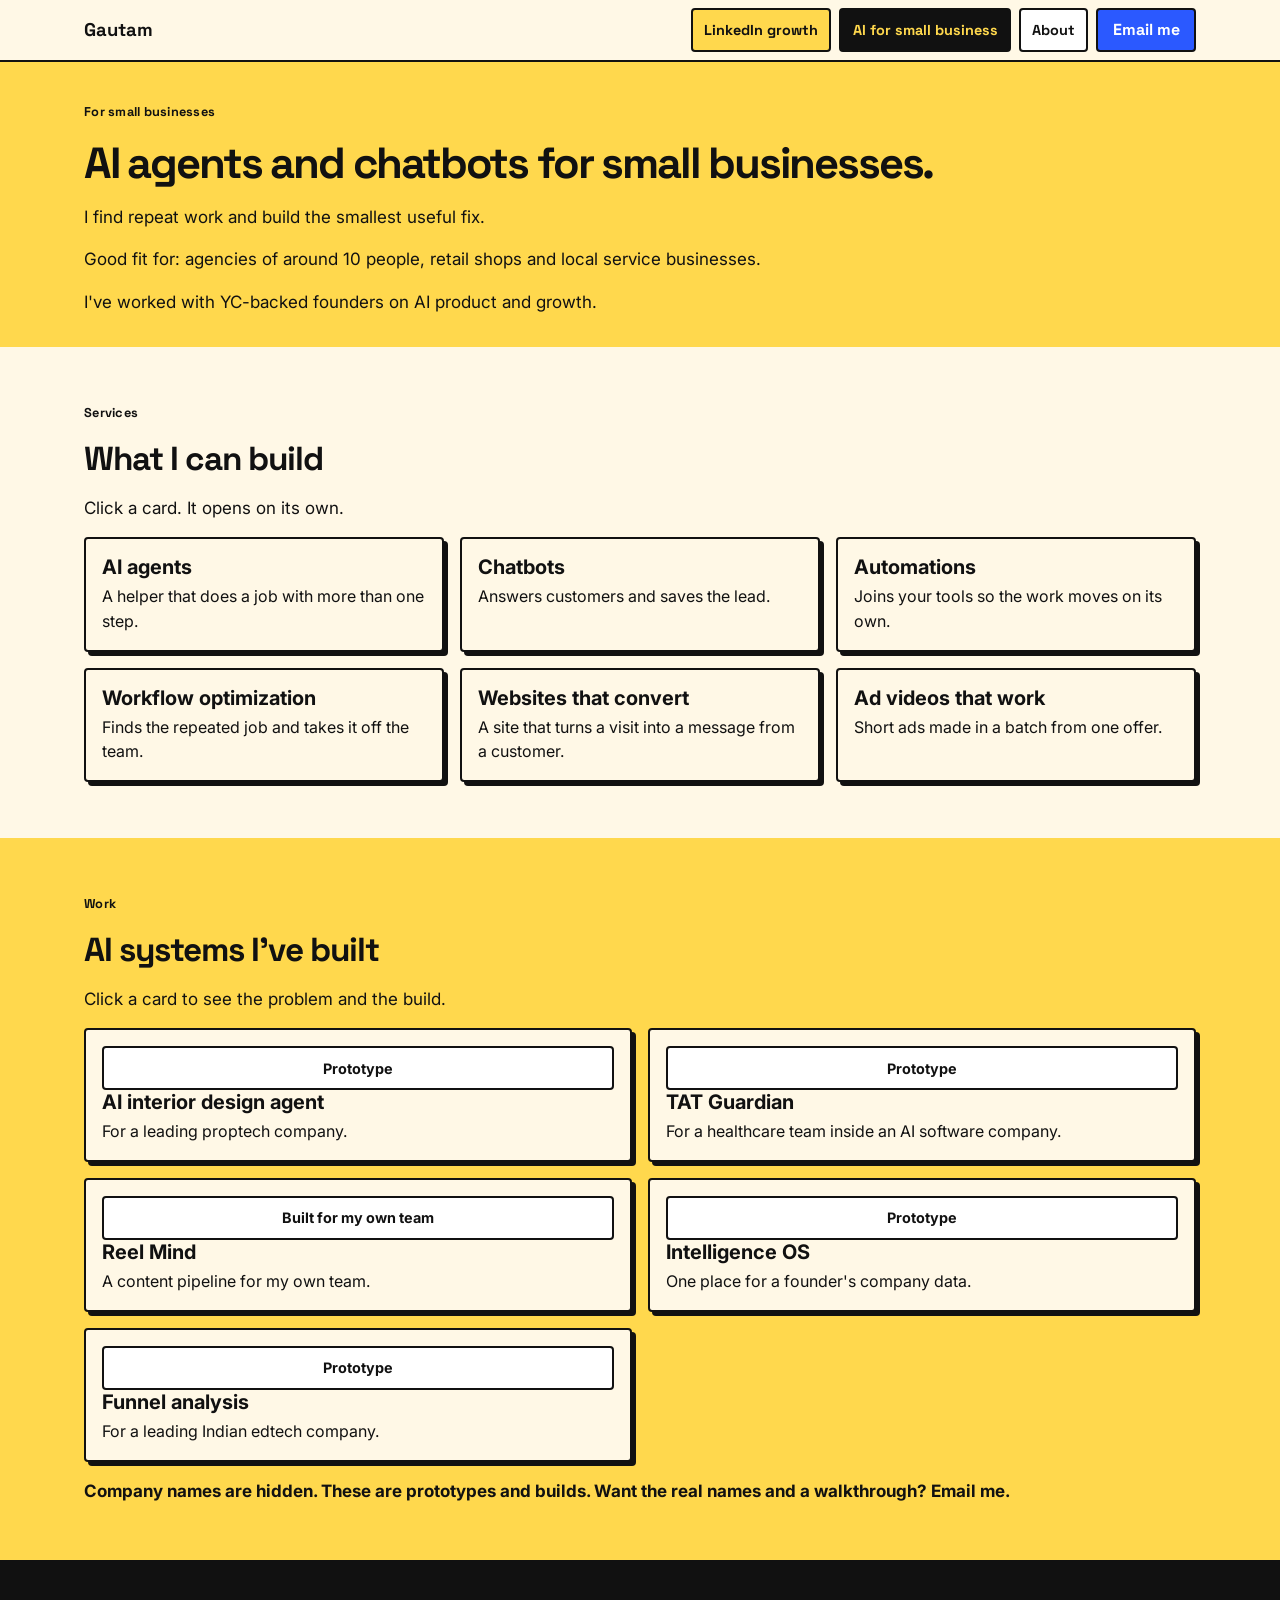
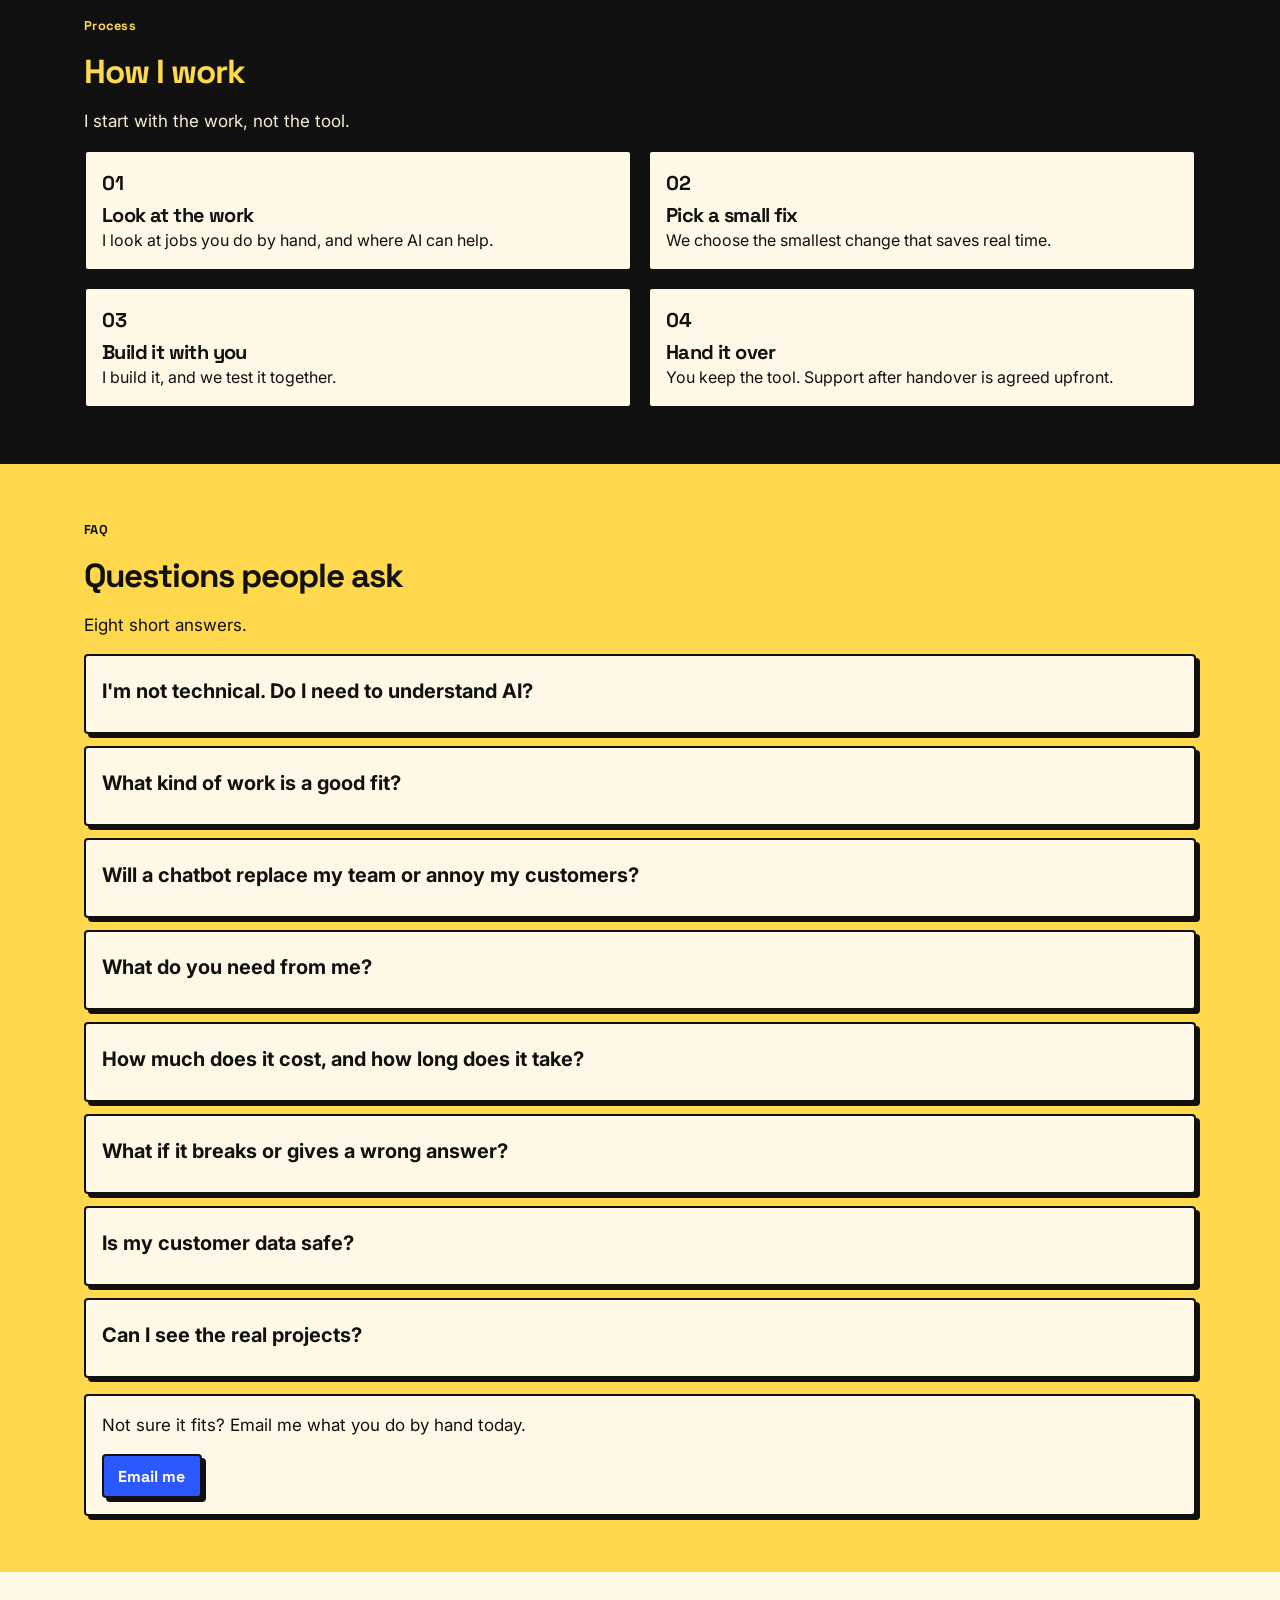
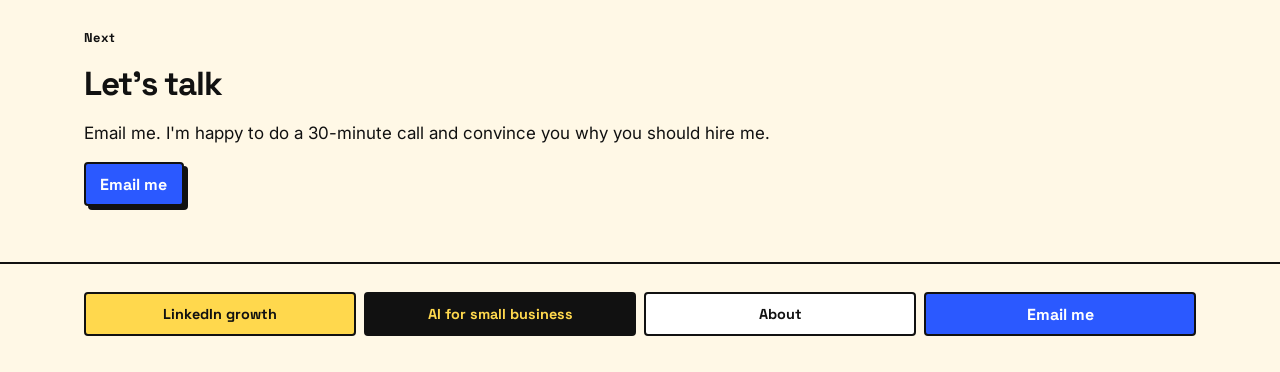
==== commit 6f0df6b3: "Rebuild all three pages to the plain-English spec and the shared layout rules. Co-authored-by: Curso" ====
--- a/build.html
+++ b/build.html
@@ -4,138 +4,134 @@
   <meta charset="utf-8">
   <meta name="viewport" content="width=device-width, initial-scale=1">
   <title>AI agents and chatbots for small businesses | Gautam Kumar</title>
-  <meta name="description" content="AI agents, chatbots and automations for small businesses, agencies and retail. Built by an AI product manager.">
+  <meta name="description" content="AI agents, chatbots and automations for small businesses. Built by an AI builder.">
   <link rel="canonical" href="https://pmwithgautam.github.io/build.html">
   <meta property="og:type" content="website">
   <meta property="og:title" content="AI agents and chatbots for small businesses | Gautam Kumar">
-  <meta property="og:description" content="AI agents, chatbots and automations for small businesses, agencies and retail. Built by an AI product manager.">
+  <meta property="og:description" content="AI agents, chatbots and automations for small businesses. Built by an AI builder.">
   <meta property="og:url" content="https://pmwithgautam.github.io/build.html">
-  <meta property="og:image" content="https://pmwithgautam.github.io/og.png">
-  <meta name="twitter:card" content="summary_large_image">
+  <meta name="twitter:card" content="summary">
   <meta name="twitter:title" content="AI agents and chatbots for small businesses | Gautam Kumar">
-  <meta name="twitter:description" content="AI agents, chatbots and automations for small businesses, agencies and retail. Built by an AI product manager.">
-  <meta name="twitter:image" content="https://pmwithgautam.github.io/og.png">
+  <meta name="twitter:description" content="AI agents, chatbots and automations for small businesses. Built by an AI builder.">
   <link rel="preconnect" href="https://fonts.googleapis.com">
   <link rel="preconnect" href="https://fonts.gstatic.com" crossorigin>
   <link href="https://fonts.googleapis.com/css2?family=Inter:wght@400;600;700&amp;family=Space+Grotesk:wght@500;700&amp;display=swap" rel="stylesheet">
   <link rel="stylesheet" href="style.css">
-  <script>document.documentElement.classList.add("js");</script>
 </head>
 <body>
   <a class="skip" href="#main">Skip to content</a>
   <div class="progress" aria-hidden="true"></div>
   <header class="topbar">
-    <a class="brand" href="index.html">Gautam</a>
-    <nav class="nav" aria-label="Primary">
-      <a class="nav-li" href="linkedin.html">LinkedIn growth</a>
-      <a class="nav-ai is-current" href="build.html" aria-current="page">AI for small business</a>
-      <a class="nav-about" href="index.html#about">About</a>
-      <a class="btn" href="mailto:gautamkumarsingh104@gmail.com">Email me</a>
-    </nav>
+    <div class="wrap bar">
+      <a class="brand" href="index.html">Gautam</a>
+      <nav class="nav" aria-label="Primary">
+        <a class="nav-li" href="linkedin.html">LinkedIn growth</a>
+        <a class="nav-ai is-current" href="build.html" aria-current="page">AI for small business</a>
+        <a class="nav-about" href="index.html#about">About</a>
+        <a class="btn" href="mailto:gautamkumarsingh104@gmail.com">Email me</a>
+      </nav>
+    </div>
   </header>
   <main id="main">
+    <section class="band-yellow hero">
+      <div class="wrap stack">
+        <p class="label">For small businesses</p>
+        <h1>AI agents and chatbots for small businesses.</h1>
+        <p>I find repeat work and build the smallest useful fix.</p>
+        <p>Good fit for: agencies of around 10 people, retail shops and local service businesses.</p>
+        <p>I've worked with YC-backed founders on AI product and growth.</p>
+      </div>
+    </section>
+
+    <section class="band-cream">
+      <div class="wrap stack">
+        <p class="label">Services</p>
+        <h2>What I can build</h2>
+        <p>Click a card. It opens on its own.</p>
+        <div class="grid grid-3 exclusive">
+          <article class="acc card">
+            <button class="acc-btn" type="button" aria-expanded="false">
+              <span class="acc-title">AI agents</span>
+              <span class="acc-line">A helper that does a job with more than one step.</span>
+            </button>
+            <div class="acc-body">
+              <p><strong>Good fit if.</strong> One person repeats the same steps each time.</p>
+              <p><strong>What I need from you.</strong> The steps, plus a few real examples.</p>
+              <p><strong>Small business example.</strong> A bot that reads new messages and sets the next step.</p>
+            </div>
+          </article>
+          <article class="acc card">
+            <button class="acc-btn" type="button" aria-expanded="false">
+              <span class="acc-title">Chatbots</span>
+              <span class="acc-line">Answers customers and saves the lead.</span>
+            </button>
+            <div class="acc-body">
+              <p><strong>Good fit if.</strong> People ask the same questions all day.</p>
+              <p><strong>What I need from you.</strong> Your common questions and the answers you want.</p>
+              <p><strong>Small business example.</strong> A WhatsApp or site bot that answers those questions all night.</p>
+            </div>
+          </article>
+          <article class="acc card">
+            <button class="acc-btn" type="button" aria-expanded="false">
+              <span class="acc-title">Automations</span>
+              <span class="acc-line">Joins your tools so the work moves on its own.</span>
+            </button>
+            <div class="acc-body">
+              <p><strong>Good fit if.</strong> Leads, orders, or reminders slip through.</p>
+              <p><strong>What I need from you.</strong> The tools you use and the handoff you want.</p>
+              <p><strong>Small business example.</strong> Follow-up on each lead, reminders, and order updates.</p>
+            </div>
+          </article>
+          <article class="acc card">
+            <button class="acc-btn" type="button" aria-expanded="false">
+              <span class="acc-title">Workflow optimization</span>
+              <span class="acc-line">Finds the repeated job and takes it off the team.</span>
+            </button>
+            <div class="acc-body">
+              <p><strong>Good fit if.</strong> The same task still needs a person every day.</p>
+              <p><strong>What I need from you.</strong> Show me one real day of the work.</p>
+              <p><strong>Small business example.</strong> Your team re-types orders into a sheet. I connect the form to the sheet.</p>
+            </div>
+          </article>
+          <article class="acc card">
+            <button class="acc-btn" type="button" aria-expanded="false">
+              <span class="acc-title">Websites that convert</span>
+              <span class="acc-line">A site that turns a visit into a message from a customer.</span>
+            </button>
+            <div class="acc-body">
+              <p><strong>Good fit if.</strong> People leave without a way to reach you.</p>
+              <p><strong>What I need from you.</strong> Your offer, and a few sites you like.</p>
+              <p><strong>Small business example.</strong> A one-page site that sends each message to you.</p>
+            </div>
+          </article>
+          <article class="acc card">
+            <button class="acc-btn" type="button" aria-expanded="false">
+              <span class="acc-title">Ad videos that work</span>
+              <span class="acc-line">Short ads made in a batch from one offer.</span>
+            </button>
+            <div class="acc-body">
+              <p><strong>Good fit if.</strong> You need many ads and don't want a new shoot.</p>
+              <p><strong>What I need from you.</strong> The offer, the audience, and ads you like.</p>
+              <p><strong>Small business example.</strong> A set of short ads you can test this week.</p>
+            </div>
+          </article>
+        </div>
+      </div>
+    </section>
+
     <section class="band-yellow">
-      <div class="wrap">
-        <h1>AI agents and chatbots for small businesses.</h1>
-        <p>For agencies, retail shops and local businesses. I find the repetitive work that eats your day and automate it. I'm a product manager first, so I build what actually helps.</p>
-        <p>I've worked with YC-backed founders on AI product and growth.</p>
-        <p class="card">Best for a business that cannot pay a high agency fee, a team doing a lot of work by hand, or anyone who wants AI to help customers and cut costs.</p>
-      </div>
-    </section>
-
-    <section class="band-cream">
-      <div class="wrap">
-        <h2>What I can build for you</h2>
-        <p>Click a card to read it. Only one stays open.</p>
-        <div class="grid grid-3 exclusive">
-          <article class="acc">
-            <button class="acc-btn" type="button" aria-expanded="false">
-              <span class="acc-title">AI agents</span>
-              <span>A helper that does a job with more than one step.</span>
-            </button>
-            <div class="acc-body">
-              <p class="role"><strong>What it does.</strong> It handles a task that takes more than one step.</p>
-              <p class="role"><strong>Good fit if.</strong> The same task has several steps a person repeats.</p>
-              <p class="role"><strong>What I need from you.</strong> The steps, and a few real examples.</p>
-              <p class="role"><strong>Small business example.</strong> A bot that qualifies new enquiries and sets the next step.</p>
-            </div>
-          </article>
-          <article class="acc">
-            <button class="acc-btn" type="button" aria-expanded="false">
-              <span class="acc-title">Chatbots</span>
-              <span>Answers customers and saves the lead.</span>
-            </button>
-            <div class="acc-body">
-              <p class="role"><strong>What it does.</strong> It replies to the questions you get every day.</p>
-              <p class="role"><strong>Good fit if.</strong> People ask the same questions all day.</p>
-              <p class="role"><strong>What I need from you.</strong> Your common questions, and the answers you want.</p>
-              <p class="role"><strong>Small business example.</strong> A WhatsApp or website chatbot that answers common questions 24/7.</p>
-            </div>
-          </article>
-          <article class="acc">
-            <button class="acc-btn" type="button" aria-expanded="false">
-              <span class="acc-title">Automations</span>
-              <span>Joins your tools so the work moves on its own.</span>
-            </button>
-            <div class="acc-body">
-              <p class="role"><strong>What it does.</strong> It moves a lead, order or reminder from one tool to the next.</p>
-              <p class="role"><strong>Good fit if.</strong> Leads, orders or appointments slip through.</p>
-              <p class="role"><strong>What I need from you.</strong> The tools you use, and the handoff you want.</p>
-              <p class="role"><strong>Small business example.</strong> Auto follow-up on every lead, appointment reminders, order updates.</p>
-            </div>
-          </article>
-          <article class="acc">
-            <button class="acc-btn" type="button" aria-expanded="false">
-              <span class="acc-title">Fix repeated work</span>
-              <span>Finds the job your team does again and again, and removes it.</span>
-            </button>
-            <div class="acc-body">
-              <p class="role"><strong>What it does.</strong> It takes out a step your team keeps repeating.</p>
-              <p class="role"><strong>Good fit if.</strong> The same job happens every day.</p>
-              <p class="role"><strong>What I need from you.</strong> Show me one real day of the work.</p>
-              <p class="role"><strong>Small business example.</strong> Find the task the team repeats, and remove it.</p>
-            </div>
-          </article>
-          <article class="acc">
-            <button class="acc-btn" type="button" aria-expanded="false">
-              <span class="acc-title">Websites that get enquiries</span>
-              <span>A site that turns a visit into a message from a customer.</span>
-            </button>
-            <div class="acc-body">
-              <p class="role"><strong>What it does.</strong> It says what you do, and gives people one clear next step.</p>
-              <p class="role"><strong>Good fit if.</strong> People leave your site without knowing how to reach you.</p>
-              <p class="role"><strong>What I need from you.</strong> Your offer, and a few sites you like.</p>
-              <p class="role"><strong>Small business example.</strong> A one-page site that takes the enquiry and sends it to you.</p>
-            </div>
-          </article>
-          <article class="acc">
-            <button class="acc-btn" type="button" aria-expanded="false">
-              <span class="acc-title">Ad videos that work</span>
-              <span>Short ads made in batches, from one offer.</span>
-            </button>
-            <div class="acc-body">
-              <p class="role"><strong>What it does.</strong> Short ads from one offer, ready to test.</p>
-              <p class="role"><strong>Good fit if.</strong> You need many ad videos and don't want a shoot each time.</p>
-              <p class="role"><strong>What I need from you.</strong> The offer, the audience, and examples you like.</p>
-              <p class="role"><strong>Small business example.</strong> A batch of short ads from one offer, ready to test.</p>
-            </div>
-          </article>
-        </div>
-      </div>
-    </section>
-
-    <section class="band-yellow">
-      <div class="wrap">
+      <div class="wrap stack">
+        <p class="label">Work</p>
         <h2>AI systems I've built</h2>
-        <p>Click a card to see the problem, what I built, and a way to try it.</p>
-        <div class="grid grid-2">
-          <article class="card case">
-            <button class="case-btn" type="button" aria-expanded="false">
+        <p>Click a card to see the problem and the build.</p>
+        <div class="grid grid-2 exclusive">
+          <article class="acc card">
+            <button class="acc-btn" type="button" aria-expanded="false">
               <span class="tag">Prototype</span>
               <span class="acc-title">AI interior design agent</span>
-              <span>For a leading proptech company.</span>
-            </button>
-            <div class="case-body">
+              <span class="acc-line">For a leading proptech company.</span>
+            </button>
+            <div class="acc-body">
               <p><strong>Problem.</strong> Planning a room takes a lot of back and forth with a designer.</p>
               <p><strong>What I built.</strong> An agent you can try and ask for design ideas.</p>
               <p class="card-actions">
@@ -144,53 +140,51 @@
               </p>
             </div>
           </article>
-          <article class="card case">
-            <button class="case-btn" type="button" aria-expanded="false">
+          <article class="acc card">
+            <button class="acc-btn" type="button" aria-expanded="false">
               <span class="tag">Prototype</span>
               <span class="acc-title">TAT Guardian</span>
-              <span>For a healthcare team inside an AI software company.</span>
-            </button>
-            <div class="case-body">
-              <p><strong>Problem.</strong> Hospital insurance desks can miss the time window on a cashless claim.</p>
-              <p><strong>What I built.</strong> A feature that watches those claims and flags them before the window closes.</p>
+              <span class="acc-line">For a healthcare team inside an AI software company.</span>
+            </button>
+            <div class="acc-body">
+              <p><strong>Problem.</strong> Hospital desks can miss the time window on a cashless claim.</p>
+              <p><strong>What I built.</strong> It watches claims and flags them before the window closes.</p>
               <p class="card-actions"><a class="btn" href="https://tat-guardian.vercel.app/">Live demo</a></p>
             </div>
           </article>
-          <article class="card case">
-            <button class="case-btn" type="button" aria-expanded="false">
+          <article class="acc card">
+            <button class="acc-btn" type="button" aria-expanded="false">
               <span class="tag">Built for my own team</span>
               <span class="acc-title">Reel Mind</span>
-              <span>A content pipeline for my own team.</span>
-            </button>
-            <div class="case-body">
+              <span class="acc-line">A content pipeline for my own team.</span>
+            </button>
+            <div class="acc-body">
               <p><strong>Problem.</strong> The team had to research, write, and shoot every video.</p>
               <p><strong>What I built.</strong> Type 3 or 4 words and get a video in about 20 seconds.</p>
               <p class="card-actions"><a class="btn" href="https://reelmind-pdzf.vercel.app/">Live demo</a></p>
             </div>
           </article>
-          <article class="card case">
-            <button class="case-btn" type="button" aria-expanded="false">
+          <article class="acc card">
+            <button class="acc-btn" type="button" aria-expanded="false">
               <span class="tag">Prototype</span>
               <span class="acc-title">Intelligence OS</span>
-              <span>One place for a founder's company data.</span>
-            </button>
-            <div class="case-body">
+              <span class="acc-line">One place for a founder's company data.</span>
+            </button>
+            <div class="acc-body">
               <p><strong>Problem.</strong> Company data sits in many tools.</p>
-              <p><strong>What I built.</strong> One layer that brings that data together.</p>
-              <p>I can show this on a call.</p>
+              <p><strong>What I built.</strong> It pulls those tools into one view you can open.</p>
               <p class="card-actions"><a class="btn" href="mailto:gautamkumarsingh104@gmail.com">Email me</a></p>
             </div>
           </article>
-          <article class="card case">
-            <button class="case-btn" type="button" aria-expanded="false">
+          <article class="acc card">
+            <button class="acc-btn" type="button" aria-expanded="false">
               <span class="tag">Prototype</span>
               <span class="acc-title">Funnel analysis</span>
-              <span>For a leading Indian edtech company.</span>
-            </button>
-            <div class="case-body">
-              <p><strong>Problem.</strong> Find where a lead path loses the most money.</p>
-              <p><strong>What I built.</strong> The analysis, plus a working try of one fix.</p>
-              <p>I can show this on a call.</p>
+              <span class="acc-line">For a leading Indian edtech company.</span>
+            </button>
+            <div class="acc-body">
+              <p><strong>Problem.</strong> A company didn't know where its sales funnel loses the most money.</p>
+              <p><strong>What I built.</strong> The analysis, plus a working prototype for one fix.</p>
               <p class="card-actions"><a class="btn" href="mailto:gautamkumarsingh104@gmail.com">Email me</a></p>
             </div>
           </article>
@@ -199,14 +193,16 @@
       </div>
     </section>
 
-    <section class="band-cream">
-      <div class="wrap">
+    <section class="band-black">
+      <div class="wrap stack">
+        <p class="label">Process</p>
         <h2>How I work</h2>
+        <p>I start with the work, not the tool.</p>
         <div class="grid grid-2">
           <article class="card step">
             <b>01</b>
             <h3>Look at the work</h3>
-            <p>I look at the jobs you do by hand, and where AI can help.</p>
+            <p>I look at jobs you do by hand, and where AI can help.</p>
           </article>
           <article class="card step">
             <b>02</b>
@@ -221,42 +217,64 @@
           <article class="card step">
             <b>04</b>
             <h3>Hand it over</h3>
-            <p>You keep the tool. I stay around if something breaks.</p>
-          </article>
-        </div>
-        <p>I start with the work, not the tool.</p>
+            <p>You keep the tool. Support after handover is agreed upfront.</p>
+          </article>
+        </div>
       </div>
     </section>
 
     <section class="band-yellow">
-      <div class="wrap">
-        <h2>Questions</h2>
+      <div class="wrap stack">
+        <p class="label">FAQ</p>
+        <h2>Questions people ask</h2>
+        <p>Eight short answers.</p>
         <div class="exclusive">
           <div class="acc">
-            <button class="acc-btn is-open" type="button" aria-expanded="true"><span class="acc-title">What do you need from me?</span></button>
-            <div class="acc-body"><p>Access to the workflow, a few examples, and someone to test it.</p></div>
-          </div>
-          <div class="acc">
-            <button class="acc-btn" type="button" aria-expanded="false"><span class="acc-title">How long does a build take?</span></button>
-            <div class="acc-body"><p>It depends on scope. Small automations are quick. Email me what you have in mind.</p></div>
-          </div>
-          <div class="acc">
-            <button class="acc-btn" type="button" aria-expanded="false"><span class="acc-title">What does it cost?</span></button>
-            <div class="acc-body"><p>It depends on scope. Email me.</p></div>
+            <button class="acc-btn" type="button" aria-expanded="false"><span class="acc-title">I'm not technical. Do I need to understand AI?</span></button>
+            <div class="acc-body"><p>No. You show me the work you do by hand. I handle the technical side and explain it in plain words.</p></div>
+          </div>
+          <div class="acc">
+            <button class="acc-btn" type="button" aria-expanded="false"><span class="acc-title">What kind of work is a good fit?</span></button>
+            <div class="acc-body"><p>Work you repeat: answering the same questions, following up on leads, entering orders, sending reminders. If every case needs a person's judgment, it's probably not a fit.</p></div>
+          </div>
+          <div class="acc">
+            <button class="acc-btn" type="button" aria-expanded="false"><span class="acc-title">Will a chatbot replace my team or annoy my customers?</span></button>
+            <div class="acc-body"><p>It handles the repeat questions. I design it to pass anything it's unsure about to you, so customers aren't stuck with a bot.</p></div>
+          </div>
+          <div class="acc">
+            <button class="acc-btn" type="button" aria-expanded="false"><span class="acc-title">What do you need from me?</span></button>
+            <div class="acc-body"><p>Access to the work as it runs today, a few real examples, and someone on your side to test it.</p></div>
+          </div>
+          <div class="acc">
+            <button class="acc-btn" type="button" aria-expanded="false"><span class="acc-title">How much does it cost, and how long does it take?</span></button>
+            <div class="acc-body"><p>Both depend on what we build. After one conversation, I give you the price and a timeline before any work starts.</p></div>
+          </div>
+          <div class="acc">
+            <button class="acc-btn" type="button" aria-expanded="false"><span class="acc-title">What if it breaks or gives a wrong answer?</span></button>
+            <div class="acc-body"><p>We agree on support after handover before we start. I'll tell you plainly what's included.</p></div>
+          </div>
+          <div class="acc">
+            <button class="acc-btn" type="button" aria-expanded="false"><span class="acc-title">Is my customer data safe?</span></button>
+            <div class="acc-body"><p>I ask only for the access the build needs. I tell you where your data goes before we begin. The details depend on the tools we use.</p></div>
           </div>
           <div class="acc">
             <button class="acc-btn" type="button" aria-expanded="false"><span class="acc-title">Can I see the real projects?</span></button>
-            <div class="acc-body"><p>Yes, on a call.</p></div>
-          </div>
-        </div>
-      </div>
-    </section>
-
-    <section class="band-black" id="contact">
-      <div class="wrap">
-        <h2>Got work that eats your day?</h2>
+            <div class="acc-body"><p>Yes. Email me and I'll walk you through them on a call.</p></div>
+          </div>
+        </div>
+        <div class="panel">
+          <p>Not sure it fits? Email me what you do by hand today.</p>
+          <a class="btn" href="mailto:gautamkumarsingh104@gmail.com">Email me</a>
+        </div>
+      </div>
+    </section>
+
+    <section class="band-cream" id="contact">
+      <div class="wrap stack">
+        <p class="label">Next</p>
+        <h2>Let's talk</h2>
         <p>Email me. I'm happy to do a 30-minute call and convince you why you should hire me.</p>
-        <p><a class="btn" href="mailto:gautamkumarsingh104@gmail.com">gautamkumarsingh104@gmail.com</a></p>
+        <p><a class="btn" href="mailto:gautamkumarsingh104@gmail.com">Email me</a></p>
       </div>
     </section>
   </main>
@@ -270,7 +288,6 @@
       </nav>
     </div>
   </footer>
-  <button class="to-top" type="button" hidden aria-label="Back to top">↑</button>
   <script src="script.js"></script>
 </body>
 </html>
--- a/style.css
+++ b/style.css
@@ -4,7 +4,7 @@
   --cream: #FFF8E6;
   --blue: #2B59FF;
   --white: #FFFFFF;
-  --muted: #4a4a4a;
+  --soft: #f6efd8;
   --grotesk: "Space Grotesk", Inter, sans-serif;
   --sans: Inter, "Segoe UI", sans-serif;
 }
@@ -21,7 +21,7 @@
   color: var(--ink);
   font-family: var(--sans);
   font-size: 1.0625rem;
-  line-height: 1.6;
+  line-height: 1.55;
 }
 
 img { max-width: 100%; display: block; }
@@ -30,32 +30,58 @@
   font-family: var(--grotesk);
   font-weight: 700;
   letter-spacing: -0.03em;
+  color: var(--ink);
+  margin: 0;
+}
+
+h1 { letter-spacing: -0.05em; }
+
+h1 {
+  font-size: clamp(1.75rem, 3.4vw, 2.75rem);
   line-height: 1.15;
-  text-wrap: balance;
-  color: var(--ink);
-}
-
-h1 { margin: 0 0 0.8rem; font-size: clamp(2.05rem, 5.4vw, 3.35rem); }
-h2 { margin: 0 0 1rem; font-size: clamp(1.6rem, 3.4vw, 2.2rem); }
-h3 { margin: 0 0 0.4rem; font-size: 1.2rem; color: var(--ink); }
-p { margin: 0 0 0.75rem; max-width: 65ch; }
+  max-width: 22em;
+}
+
+h2 {
+  font-size: clamp(1.5rem, 2.6vw, 2.25rem);
+  line-height: 1.2;
+}
+
+h3,
+.acc-title,
+.door strong {
+  font-size: 1.25rem;
+  line-height: 1.25;
+  font-weight: 700;
+}
+
+p { margin: 0; }
 
 a { color: var(--ink); }
-a:hover { color: var(--ink); }
 
 .band-black,
 .band-black h1,
 .band-black h2,
-.band-black h3 { color: var(--yellow); }
-.band-black p { color: #f6efd8; }
+.band-black .label { color: var(--yellow); }
+
+.band-black p { color: var(--soft); }
+
 .band-black .card,
 .band-black .card h3,
 .band-black .card p,
+.band-black .card b,
 .band-black .acc,
 .band-black .acc h3,
-.band-black .acc p { color: var(--ink); }
-
-:focus-visible { outline: 3px solid var(--blue); outline-offset: 3px; }
+.band-black .acc p,
+.band-black .panel,
+.band-black .panel p { color: var(--ink); }
+
+:focus-visible {
+  outline: 3px solid var(--ink);
+  outline-offset: 3px;
+}
+
+.band-black :focus-visible { outline-color: var(--yellow); }
 
 .skip {
   position: absolute;
@@ -66,6 +92,7 @@
   padding: 0.4rem 0.7rem;
   z-index: 50;
 }
+
 .skip:focus { top: 0.6rem; }
 
 .progress {
@@ -82,13 +109,26 @@
   position: sticky;
   top: 0;
   z-index: 30;
+  background: var(--cream);
+  border-bottom: 2px solid var(--ink);
+}
+
+.wrap {
+  width: 100%;
+  max-width: 1160px;
+  margin-left: auto;
+  margin-right: auto;
+  padding-left: 24px;
+  padding-right: 24px;
+}
+
+.bar {
   display: flex;
   flex-direction: column;
   align-items: stretch;
-  gap: 0.6rem;
-  padding: 0.7rem 24px;
-  background: var(--cream);
-  border-bottom: 2px solid var(--ink);
+  gap: 10px;
+  padding-top: 8px;
+  padding-bottom: 8px;
 }
 
 .brand {
@@ -103,7 +143,7 @@
   display: flex;
   flex-wrap: wrap;
   align-items: stretch;
-  gap: 0.45rem;
+  gap: 8px;
 }
 
 .nav a,
@@ -112,7 +152,7 @@
   align-items: center;
   justify-content: center;
   min-height: 42px;
-  padding: 0.4rem 0.7rem;
+  padding: 0.35rem 0.7rem;
   border: 2px solid var(--ink);
   border-radius: 4px;
   background: var(--white);
@@ -125,8 +165,10 @@
 }
 
 .nav a { flex: 1 1 100%; }
+
 .nav a.nav-li,
 .foot-nav a.nav-li { background: var(--yellow); color: var(--ink); }
+
 .nav a.nav-ai,
 .foot-nav a.nav-ai,
 .nav a.nav-about,
@@ -138,81 +180,109 @@
   color: var(--yellow);
 }
 
-.wrap {
-  width: 100%;
-  max-width: 1160px;
-  margin-inline: auto;
-  padding-inline: 24px;
-}
-
-section { padding: 40px 0; scroll-margin-top: 6.5rem; }
+section { padding-top: 40px; padding-bottom: 40px; }
+
+.hero { padding-top: 40px; padding-bottom: 32px; }
 
 .band-yellow { background: var(--yellow); color: var(--ink); }
 .band-cream { background: var(--cream); color: var(--ink); }
 .band-black { background: var(--ink); }
 
-.grid { display: grid; gap: 1rem; align-items: start; }
+.stack {
+  display: flex;
+  flex-direction: column;
+  gap: 16px;
+}
+
+.stack > * { margin: 0; }
+
+.label {
+  margin: 0;
+  font-family: var(--grotesk);
+  font-size: 0.8rem;
+  font-weight: 700;
+  letter-spacing: 0.02em;
+}
+
+.sub { font-size: 1.125rem; line-height: 1.55; }
+
+.ask { font-size: 1rem; font-weight: 700; }
+
+.grid {
+  display: grid;
+  gap: 16px;
+  align-items: stretch;
+}
+
 .grid > * { min-width: 0; }
+
+.grid:has(.is-open) { align-items: start; }
 
 .card,
 .door,
 .acc,
-.case {
+.panel {
   background: var(--cream);
   color: var(--ink);
   border: 2px solid var(--ink);
   border-radius: 4px;
   box-shadow: 4px 4px 0 var(--ink);
-  padding: 24px;
+  padding: 16px;
 }
 
 .door {
   display: flex;
   flex-direction: column;
-  gap: 0.6rem;
+  gap: 8px;
   height: 100%;
   color: var(--ink);
   text-decoration: none;
 }
 
-.door strong,
-.acc-title {
-  display: block;
-  color: var(--ink);
-  font-family: var(--grotesk);
-  font-size: clamp(1.35rem, 2.4vw, 1.7rem);
-  letter-spacing: -0.03em;
-  line-height: 1.2;
-}
+.door .tags { margin-top: auto; }
+
+.door > span,
+.acc-line,
+.card p { font-size: 1rem; line-height: 1.55; }
 
 .tags {
   display: grid;
-  grid-template-columns: 1fr;
-  gap: 0.4rem;
-}
-
-.tag, .mini {
-  display: inline-flex;
+  grid-template-columns: 1fr 1fr 1fr;
+  gap: 8px;
+  align-items: stretch;
+}
+
+.tag,
+.mini {
+  display: flex;
   align-items: center;
   justify-content: center;
-  min-height: 36px;
-  padding: 0.35rem 0.5rem;
+  min-height: 44px;
+  padding: 0.25rem 0.4rem;
   border: 2px solid var(--ink);
   border-radius: 4px;
   background: var(--white);
   color: var(--ink);
-  font-size: 0.82rem;
-  font-weight: 700;
+  font-size: 0.9rem;
+  font-weight: 700;
+  line-height: 1.2;
   text-align: center;
-  line-height: 1.3;
-}
-
-.mini { width: fit-content; background: var(--yellow); }
+  white-space: normal;
+}
+
+.mini {
+  width: fit-content;
+  min-height: 32px;
+  padding: 0.2rem 0.5rem;
+  background: var(--yellow);
+  font-size: 0.8rem;
+}
+
 .hero-side .mini { background: var(--white); }
 
 .arrow {
   display: inline-block;
-  margin-left: 0.3rem;
+  margin-left: 0.25rem;
   animation: nudge 1.6s ease-in-out infinite;
 }
 
@@ -221,18 +291,26 @@
   50% { transform: translateX(6px); }
 }
 
-.stats { display: grid; gap: 1.2rem; }
-
-.stat {
-  color: var(--yellow);
-  text-decoration: none;
-}
+.panel {
+  display: flex;
+  flex-direction: column;
+  align-items: flex-start;
+  gap: 16px;
+}
+
+.links {
+  display: flex;
+  flex-wrap: wrap;
+  gap: 16px;
+  font-weight: 700;
+}
+
+.stats { display: grid; gap: 16px; }
 
 .stat b {
   display: block;
   font-family: var(--grotesk);
-  font-size: clamp(2.3rem, 6vw, 3.2rem);
-  letter-spacing: -0.04em;
+  font-size: clamp(2rem, 4vw, 2.75rem);
   line-height: 1;
   color: var(--yellow);
 }
@@ -240,19 +318,16 @@
 .stat span {
   display: block;
   margin-top: 0.35rem;
-  color: #f6efd8;
-  font-size: 0.98rem;
+  color: var(--soft);
+  font-size: 1rem;
   line-height: 1.4;
 }
 
-.note { color: var(--muted); }
-
-.acc-body, .case-body { display: none; padding-top: 0.75rem; }
-.acc-btn.is-open + .acc-body,
-.case-btn.is-open + .case-body { display: block; }
-.case-btn .tag { margin-bottom: 0.45rem; }
-
-.acc-btn, .case-btn {
+.acc-body { display: none; padding-top: 12px; }
+
+.acc-btn.is-open + .acc-body { display: block; }
+
+.acc-btn {
   width: 100%;
   display: block;
   margin: 0;
@@ -264,21 +339,26 @@
   font-family: var(--sans);
   font-size: 1rem;
   font-weight: 400;
-  line-height: 1.5;
+  line-height: 1.55;
   text-align: left;
   cursor: pointer;
 }
 
-.acc-title { font-weight: 700; margin-bottom: 0.25rem; }
-.acc + .acc, .case + .case { margin-top: 0.8rem; }
-.role { margin: 0 0 0.45rem; }
-.role strong, .card strong, .acc strong { color: var(--ink); }
+.acc-title { display: block; margin-bottom: 4px; }
+
+.acc-line { display: block; }
+
+.acc + .acc { margin-top: 12px; }
+
+.grid .acc + .acc { margin-top: 0; }
+
+.acc-body p + p { margin-top: 8px; }
 
 .step b {
   display: block;
-  margin-bottom: 0.25rem;
-  font-family: var(--grotesk);
-  font-size: 1.3rem;
+  margin-bottom: 4px;
+  font-family: var(--grotesk);
+  font-size: 1.25rem;
   color: var(--ink);
 }
 
@@ -299,24 +379,29 @@
 }
 
 .shot figcaption {
-  padding-top: 0.45rem;
-  color: var(--ink);
-  font-size: 0.85rem;
-}
-
-a.btn, button.btn {
+  padding-top: 8px;
+  color: var(--ink);
+  font-size: 0.9rem;
+}
+
+a.btn,
+button.btn {
   display: inline-flex;
   align-items: center;
   justify-content: center;
-  min-height: 48px;
-  padding: 0.7rem 1rem;
+  width: auto;
+  max-width: 100%;
+  min-height: 44px;
+  padding: 0.5rem 0.9rem;
   border: 2px solid var(--ink);
   border-radius: 4px;
   background: var(--blue);
   color: var(--white);
   box-shadow: 4px 4px 0 var(--ink);
   font-family: var(--grotesk);
-  font-weight: 700;
+  font-size: 1rem;
+  font-weight: 700;
+  line-height: 1.2;
   text-decoration: none;
   cursor: pointer;
 }
@@ -333,26 +418,27 @@
   box-shadow: none;
 }
 
-.card-actions { display: flex; flex-wrap: wrap; gap: 0.5rem; align-items: center; }
-.card a.btn, .acc a.btn, .case a.btn {
-  width: auto;
-  max-width: 100%;
-  flex: 0 0 auto;
-  white-space: normal;
+.card-actions {
+  display: flex;
+  flex-wrap: wrap;
+  gap: 8px;
+  align-items: center;
+  margin-top: 12px;
 }
 
 .site-footer {
-  padding: 28px 0 36px;
+  padding-top: 28px;
+  padding-bottom: 36px;
   background: var(--cream);
   border-top: 2px solid var(--ink);
 }
 
-.foot-nav { display: grid; gap: 0.45rem; }
+.foot-nav { display: grid; gap: 8px; }
 
 .to-top {
   position: fixed;
-  right: 1rem;
-  bottom: 1rem;
+  right: 16px;
+  bottom: 16px;
   z-index: 30;
   width: 44px;
   height: 44px;
@@ -364,49 +450,69 @@
   cursor: pointer;
 }
 
-.js .reveal { opacity: 0; transform: translateY(8px); }
-.js .reveal.in { opacity: 1; transform: none; transition: opacity 0.45s ease, transform 0.45s ease; }
-
 @media (hover: hover) {
-  .card, .door, .acc, .nav a, .foot-nav a, a.btn {
+  .card,
+  .door,
+  .acc,
+  .nav a,
+  .foot-nav a,
+  a.btn {
     transition: transform 0.16s ease, box-shadow 0.16s ease;
   }
-  .card:hover, .door:hover, .acc:hover, .nav a:hover, .foot-nav a:hover, a.btn:hover {
+
+  .card:hover,
+  .door:hover,
+  .acc:hover,
+  .nav a:hover,
+  .foot-nav a:hover,
+  a.btn:hover {
     transform: translate(-2px, -2px);
-    box-shadow: 4px 4px 0 var(--ink);
+    box-shadow: 6px 6px 0 var(--ink);
   }
+
   .nav a.is-current:hover,
   .foot-nav a.is-current:hover { color: var(--yellow); }
+
   .nav a.btn:hover,
   .foot-nav a.btn:hover,
   a.btn:hover { color: var(--white); }
+
   a.btn-ghost:hover { color: var(--ink); }
+
   .door:hover .arrow { animation: none; transform: translateX(8px); }
 }
 
 @media (min-width: 40rem) {
-  .nav a { flex: 1 1 calc(50% - 0.45rem); }
-  .tags { grid-template-columns: 1fr 1fr; }
+  .nav a { flex: 1 1 calc(50% - 8px); }
   .foot-nav { grid-template-columns: 1fr 1fr; }
 }
 
 @media (min-width: 52rem) {
-  section { padding: 56px 0; }
-  .topbar { flex-direction: row; align-items: center; }
+  section { padding-top: 56px; padding-bottom: 56px; }
+  .hero { padding-top: 40px; padding-bottom: 32px; }
+  .bar { flex-direction: row; align-items: center; }
   .nav { margin-left: auto; flex-wrap: nowrap; }
   .nav a { flex: 0 0 auto; }
+  .sub { white-space: nowrap; }
   .grid-2 { grid-template-columns: 1fr 1fr; }
   .grid-3 { grid-template-columns: 1fr 1fr 1fr; }
   .hero-split { grid-template-columns: 1.45fr 0.85fr; }
-  .stats { grid-template-columns: 1fr; }
-  .proof-layout { display: grid; grid-template-columns: 1.1fr 0.9fr; gap: 1.5rem; align-items: center; }
-  .tags { grid-template-columns: 1fr 1fr 1fr; }
+  .proof-layout {
+    display: grid;
+    grid-template-columns: 1.1fr 0.9fr;
+    gap: 16px;
+    align-items: center;
+  }
+  .tag { white-space: nowrap; }
   .foot-nav { grid-template-columns: repeat(4, 1fr); }
 }
 
 @media (prefers-reduced-motion: reduce) {
   html { scroll-behavior: auto; }
   .arrow { animation: none; }
-  .js .reveal, .js .reveal.in { opacity: 1; transform: none; transition: none; }
-  .card, .door, .acc, .nav a, a.btn { transition: none; }
-}
+  .card,
+  .door,
+  .acc,
+  .nav a,
+  a.btn { transition: none; }
+}
